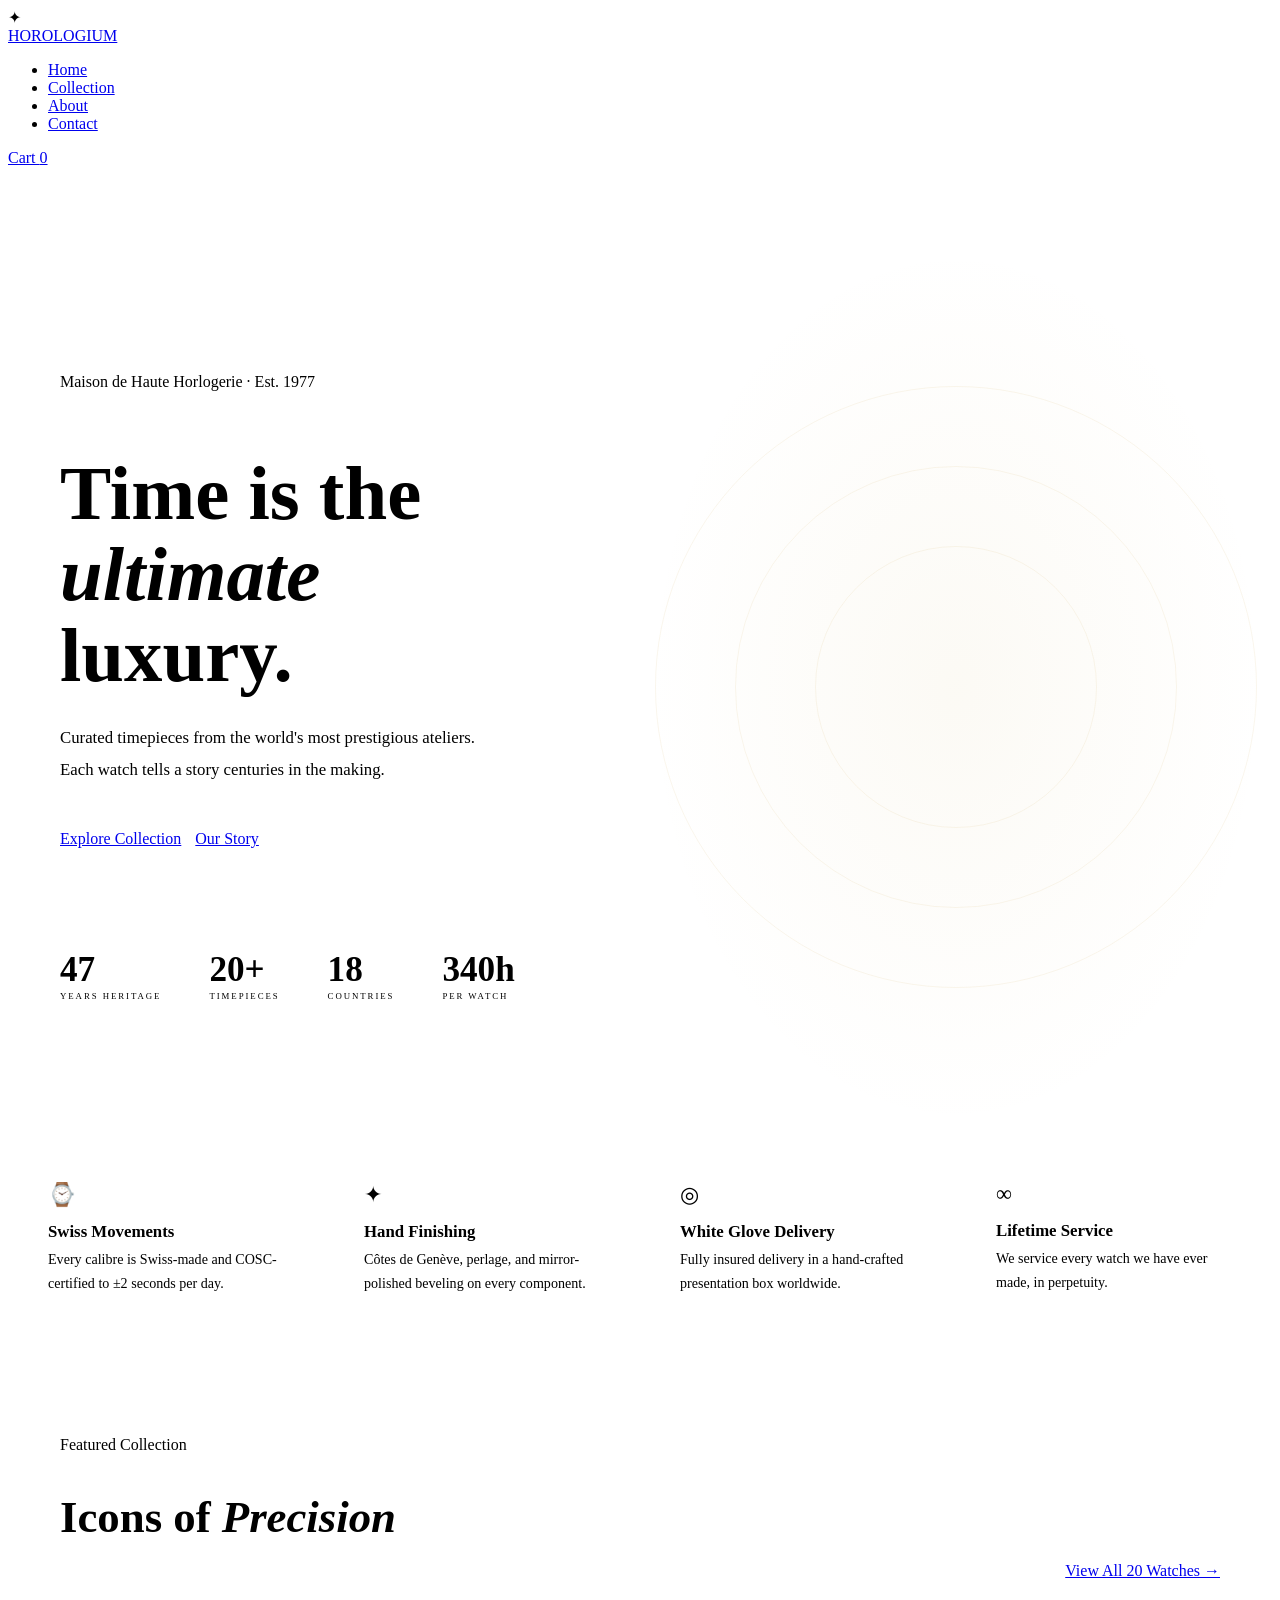
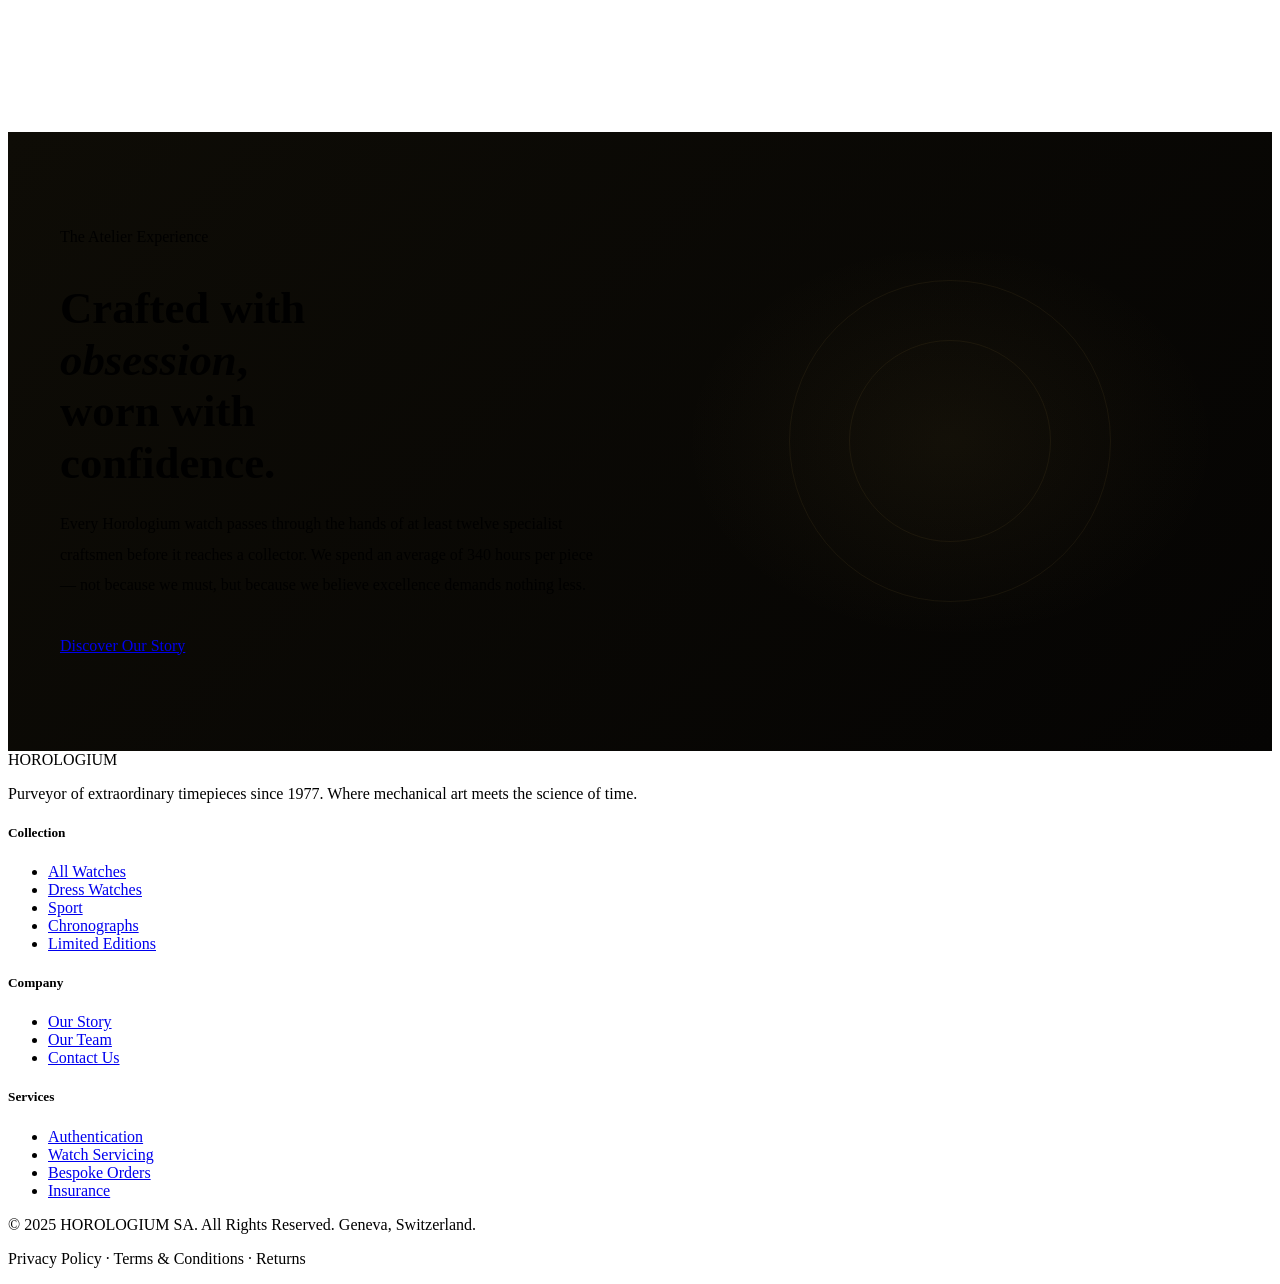
==== index.html @ d7bd70a5 "Add initial HTML structure for homepage" ====
<!DOCTYPE html>
<html lang="en">
<head>
  <meta charset="UTF-8"/>
  <meta name="viewport" content="width=device-width, initial-scale=1.0"/>
  <title>HOROLOGIUM — Fine Timepieces</title>
  <link rel="stylesheet" href="style.css"/>
  <!-- GTM (replace GTM-XXXXXXX with your container ID) -->
  <script>(function(w,d,s,l,i){w[l]=w[l]||[];w[l].push({'gtm.start':new Date().getTime(),event:'gtm.js'});var f=d.getElementsByTagName(s)[0],j=d.createElement(s),dl=l!='dataLayer'?'&l='+l:'';j.async=true;j.src='https://www.googletagmanager.com/gtm.js?id='+i+dl;f.parentNode.insertBefore(j,f);})(window,document,'script','dataLayer','GTM-XXXXXXX');</script>
  <style>
    /* ---- HOMEPAGE SPECIFIC ---- */
    .hero {
      min-height: 100vh;
      display: grid;
      grid-template-columns: 1fr 1fr;
      align-items: center;
      position: relative;
      overflow: hidden;
      padding: 70px 0 0;
    }
    .hero-left {
      padding: 80px 52px 80px;
      position: relative; z-index: 2;
    }
    .hero-eyebrow { margin-bottom: 22px; }
    .hero-title {
      font-family: var(--font-display);
      font-size: clamp(3.2rem, 6vw, 5.2rem);
      font-weight: 700;
      color: var(--cream);
      line-height: 1.05;
      margin-bottom: 26px;
    }
    .hero-title em { font-style: italic; color: var(--gold); }
    .hero-subtitle {
      font-size: 1.05rem;
      font-weight: 300;
      color: var(--muted);
      max-width: 420px;
      line-height: 1.9;
      margin-bottom: 44px;
    }
    .hero-actions { display: flex; gap: 14px; flex-wrap: wrap; }
    .hero-stats {
      display: flex; gap: 48px;
      margin-top: 64px;
      padding-top: 40px;
      border-top: 1px solid var(--border);
    }
    .stat-num {
      font-family: var(--font-display);
      font-size: 2.2rem;
      font-weight: 700;
      color: var(--gold);
      line-height: 1;
    }
    .stat-label {
      font-family: var(--font-ui);
      font-size: 0.55rem;
      letter-spacing: 0.22em;
      text-transform: uppercase;
      color: var(--muted);
      margin-top: 4px;
    }

    .hero-right {
      position: relative;
      height: 100vh;
      display: flex; align-items: center; justify-content: center;
      background: radial-gradient(ellipse 70% 70% at 50% 50%, rgba(201,168,76,0.06) 0%, transparent 70%);
      overflow: hidden;
    }
    .hero-ring {
      position: absolute;
      border-radius: 50%;
      border: 1px solid rgba(201,168,76,0.1);
    }
    .ring1 { width: 600px; height: 600px; top: 50%; left: 50%; transform: translate(-50%,-50%); animation: spinRing 40s linear infinite; }
    .ring2 { width: 440px; height: 440px; top: 50%; left: 50%; transform: translate(-50%,-50%); animation: spinRing 28s linear infinite reverse; }
    .ring3 { width: 280px; height: 280px; top: 50%; left: 50%; transform: translate(-50%,-50%); animation: spinRing 18s linear infinite; }
    @keyframes spinRing { from { transform: translate(-50%,-50%) rotate(0deg); } to { transform: translate(-50%,-50%) rotate(360deg); } }

    .hero-watch-wrap {
      position: relative; z-index: 2;
      animation: heroFloat 7s ease-in-out infinite;
    }
    @keyframes heroFloat {
      0%,100% { transform: translateY(0) rotate(-2deg); }
      50% { transform: translateY(-18px) rotate(1deg); }
    }

    /* Feature strip */
    .feature-strip {
      display: grid;
      grid-template-columns: repeat(4, 1fr);
      border-top: 1px solid var(--border);
      border-bottom: 1px solid var(--border);
    }
    .feature-item {
      padding: 44px 40px;
      border-right: 1px solid var(--border);
      position: relative;
      transition: background var(--transition);
    }
    .feature-item:last-child { border-right: none; }
    .feature-item:hover { background: var(--surface); }
    .feature-icon { font-size: 1.4rem; margin-bottom: 14px; }
    .feature-title {
      font-family: var(--font-display);
      font-size: 1.05rem;
      font-weight: 600;
      color: var(--cream);
      margin-bottom: 6px;
    }
    .feature-desc { font-size: 0.88rem; color: var(--muted); font-weight: 300; line-height: 1.7; }

    /* Featured watches */
    .featured-section { padding: 96px 52px; }
    .featured-header {
      display: flex; align-items: flex-end; justify-content: space-between;
      margin-bottom: 56px;
    }

    /* Full-width banner */
    .banner {
      padding: 96px 52px;
      background: linear-gradient(135deg, #0e0c06 0%, #050403 100%);
      border-top: 1px solid var(--border);
      border-bottom: 1px solid var(--border);
      display: grid;
      grid-template-columns: 1fr 1fr;
      gap: 80px;
      align-items: center;
    }
    .banner-text {}
    .banner-title {
      font-family: var(--font-display);
      font-size: clamp(2rem, 3.5vw, 3rem);
      font-weight: 600;
      color: var(--cream);
      line-height: 1.15;
      margin-bottom: 20px;
    }
    .banner-title em { font-style: italic; color: var(--gold); }
    .banner-body { font-size: 1rem; color: var(--muted); font-weight: 300; line-height: 1.9; margin-bottom: 36px; }
    .banner-visual {
      position: relative;
      height: 400px;
      border: 1px solid var(--border);
      display: flex; align-items: center; justify-content: center;
      background: radial-gradient(ellipse at center, rgba(201,168,76,0.06) 0%, transparent 70%);
      overflow: hidden;
    }
    .banner-visual::before, .banner-visual::after {
      content: '';
      position: absolute;
      border: 1px solid rgba(201,168,76,0.08);
      border-radius: 50%;
    }
    .banner-visual::before { width: 320px; height: 320px; top: 50%; left: 50%; transform: translate(-50%,-50%); }
    .banner-visual::after  { width: 200px; height: 200px; top: 50%; left: 50%; transform: translate(-50%,-50%); }

    @media (max-width: 1024px) {
      .hero { grid-template-columns: 1fr; }
      .hero-right { display: none; }
      .hero-left { padding: 100px 32px 60px; }
      .feature-strip { grid-template-columns: 1fr 1fr; }
      .banner { grid-template-columns: 1fr; }
      .featured-section { padding: 64px 32px; }
    }
    @media (max-width: 768px) {
      .feature-strip { grid-template-columns: 1fr; }
      .featured-header { flex-direction: column; align-items: flex-start; gap: 20px; }
      .hero-stats { gap: 28px; }
    }
  </style>
</head>
<body>
<!-- GTM noscript -->
<noscript><iframe src="https://www.googletagmanager.com/ns.html?id=GTM-XXXXXXX" height="0" width="0" style="display:none;visibility:hidden"></iframe></noscript>

<!-- TOAST -->
<div id="toast-global"><span class="toast-icon">✦</span><span class="toast-msg"></span></div>

<!-- NAV -->
<nav class="nav">
  <a href="index.html" class="nav-logo">HOROLOGIUM</a>
  <ul class="nav-links">
    <li><a href="index.html" class="active">Home</a></li>
    <li><a href="watches.html">Collection</a></li>
    <li><a href="aboutus.html">About</a></li>
    <li><a href="contactus.html">Contact</a></li>
  </ul>
  <div class="nav-right">
    <a href="cart.html" class="nav-cart-btn btn">
      Cart <span class="cart-count">0</span>
    </a>
  </div>
</nav>

<!-- HERO -->
<section class="hero">
  <div class="hero-left">
    <div class="eyebrow hero-eyebrow">Maison de Haute Horlogerie · Est. 1977</div>
    <h1 class="hero-title">Time is the<br/><em>ultimate</em><br/>luxury.</h1>
    <p class="hero-subtitle">Curated timepieces from the world's most prestigious ateliers. Each watch tells a story centuries in the making.</p>
    <div class="hero-actions">
      <a href="watches.html" class="btn btn-gold">Explore Collection</a>
      <a href="aboutus.html" class="btn btn-outline">Our Story</a>
    </div>
    <div class="hero-stats">
      <div>
        <div class="stat-num">47</div>
        <div class="stat-label">Years Heritage</div>
      </div>
      <div>
        <div class="stat-num">20+</div>
        <div class="stat-label">Timepieces</div>
      </div>
      <div>
        <div class="stat-num">18</div>
        <div class="stat-label">Countries</div>
      </div>
      <div>
        <div class="stat-num">340h</div>
        <div class="stat-label">Per Watch</div>
      </div>
    </div>
  </div>
  <div class="hero-right">
    <div class="hero-ring ring1"></div>
    <div class="hero-ring ring2"></div>
    <div class="hero-ring ring3"></div>
    <div class="hero-watch-wrap" id="heroWatch"></div>
  </div>
</section>

<!-- MARQUEE -->
<div class="marquee-strip">
  <div class="marquee-inner" id="marqueeInner"></div>
</div>

<!-- FEATURE STRIP -->
<div class="feature-strip">
  <div class="feature-item">
    <div class="feature-icon">⌚</div>
    <div class="feature-title">Swiss Movements</div>
    <div class="feature-desc">Every calibre is Swiss-made and COSC-certified to ±2 seconds per day.</div>
  </div>
  <div class="feature-item">
    <div class="feature-icon">✦</div>
    <div class="feature-title">Hand Finishing</div>
    <div class="feature-desc">Côtes de Genève, perlage, and mirror-polished beveling on every component.</div>
  </div>
  <div class="feature-item">
    <div class="feature-icon">◎</div>
    <div class="feature-title">White Glove Delivery</div>
    <div class="feature-desc">Fully insured delivery in a hand-crafted presentation box worldwide.</div>
  </div>
  <div class="feature-item">
    <div class="feature-icon">∞</div>
    <div class="feature-title">Lifetime Service</div>
    <div class="feature-desc">We service every watch we have ever made, in perpetuity.</div>
  </div>
</div>

<!-- FEATURED WATCHES -->
<section class="featured-section">
  <div class="featured-header">
    <div>
      <div class="eyebrow" style="margin-bottom:12px;">Featured Collection</div>
      <h2 class="display-title" style="font-size:clamp(2rem,3.5vw,2.8rem);">Icons of <em>Precision</em></h2>
    </div>
    <a href="watches.html" class="btn btn-outline">View All 20 Watches →</a>
  </div>
  <div class="watches-grid" id="featuredGrid"></div>
</section>

<!-- MARQUEE 2 (reversed) -->
<div class="marquee-strip">
  <div class="marquee-inner" id="marqueeInner2" style="animation-direction:reverse;animation-duration:22s;"></div>
</div>

<!-- BANNER -->
<section class="banner">
  <div class="banner-text">
    <div class="eyebrow" style="margin-bottom:18px;">The Atelier Experience</div>
    <h2 class="banner-title">Crafted with<br/><em>obsession</em>,<br/>worn with<br/>confidence.</h2>
    <p class="banner-body">Every Horologium watch passes through the hands of at least twelve specialist craftsmen before it reaches a collector. We spend an average of 340 hours per piece — not because we must, but because we believe excellence demands nothing less.</p>
    <a href="aboutus.html" class="btn btn-gold">Discover Our Story</a>
  </div>
  <div class="banner-visual" id="bannerWatch"></div>
</section>

<!-- FOOTER -->
<footer class="footer">
  <div class="footer-grid">
    <div>
      <div class="footer-logo">HOROLOGIUM</div>
      <p class="footer-tagline">Purveyor of extraordinary timepieces since 1977. Where mechanical art meets the science of time.</p>
    </div>
    <div class="footer-col">
      <h5>Collection</h5>
      <ul>
        <li><a href="watches.html">All Watches</a></li>
        <li><a href="watches.html?cat=dress">Dress Watches</a></li>
        <li><a href="watches.html?cat=sport">Sport</a></li>
        <li><a href="watches.html?cat=chronograph">Chronographs</a></li>
        <li><a href="watches.html?cat=limited">Limited Editions</a></li>
      </ul>
    </div>
    <div class="footer-col">
      <h5>Company</h5>
      <ul>
        <li><a href="aboutus.html">Our Story</a></li>
        <li><a href="aboutus.html#team">Our Team</a></li>
        <li><a href="contactus.html">Contact Us</a></li>
      </ul>
    </div>
    <div class="footer-col">
      <h5>Services</h5>
      <ul>
        <li><a href="#">Authentication</a></li>
        <li><a href="#">Watch Servicing</a></li>
        <li><a href="#">Bespoke Orders</a></li>
        <li><a href="#">Insurance</a></li>
      </ul>
    </div>
  </div>
  <div class="footer-bottom">
    <p>© 2025 HOROLOGIUM SA. All Rights Reserved. Geneva, Switzerland.</p>
    <p>Privacy Policy · Terms &amp; Conditions · Returns</p>
  </div>
</footer>

<script src="watches-data.js"></script>
<script>
  /* ---- HERO WATCH ---- */
  document.getElementById('heroWatch').innerHTML = generateWatchSVG(WATCHES[3], 340);

  /* ---- BANNER WATCH ---- */
  document.getElementById('bannerWatch').innerHTML = generateWatchSVG(WATCHES[0], 260);

  /* ---- MARQUEE ---- */
  var MARQUEE_ITEMS = ['Swiss Movement','Sapphire Crystal','COSC Certified','Handcrafted Dials',
    '18k Gold Cases','Limited Editions','White Glove Delivery','Lifetime Service',
    'Geneva Hallmark','Water Resistance','In-House Calibres','Bespoke Straps'];
  function buildMarquee(id) {
    var doubled = MARQUEE_ITEMS.concat(MARQUEE_ITEMS);
    document.getElementById(id).innerHTML = doubled.map(function(t){
      return '<div class="marquee-item"><span>◆</span>'+t+'</div>';
    }).join('');
  }
  buildMarquee('marqueeInner');
  buildMarquee('marqueeInner2');

  /* ---- FEATURED GRID (first 4) ---- */
  function buildCard(w) {
    return '<div class="watch-card">'+
      '<div class="watch-card-img" style="background:radial-gradient(ellipse at center,'+w.bg+' 0%,#040302 100%);">'+
        generateWatchSVG(w, 155)+
        (w.badge ? '<div class="watch-badge badge-'+w.badge+'">'+w.badge.toUpperCase()+'</div>' : '')+
      '</div>'+
      '<div class="watch-card-body">'+
        '<div class="watch-card-brand">'+w.brand+'</div>'+
        '<div class="watch-card-name">'+w.name+'</div>'+
        '<div class="watch-card-ref">Ref. '+w.ref+'</div>'+
        '<div class="watch-card-desc">'+w.desc+'</div>'+
        '<div class="watch-card-footer">'+
          '<div class="watch-price-block">'+
            '<div class="watch-price-label">Price</div>'+
            '<div class="watch-price">'+fmtPrice(w.price)+'</div>'+
          '</div>'+
          '<button class="btn-add-cart" data-watch-id="'+w.id+'" onclick="addToCart(\''+w.id+'\')">Add to Cart</button>'+
        '</div>'+
      '</div>'+
    '</div>';
  }

  document.getElementById('featuredGrid').innerHTML = WATCHES.slice(0,4).map(buildCard).join('');
  refreshAddBtns();

  /* ---- PAGE VIEW ---- */
  trackPageView('Home', '/index.html');
</script>
</body>
</html>
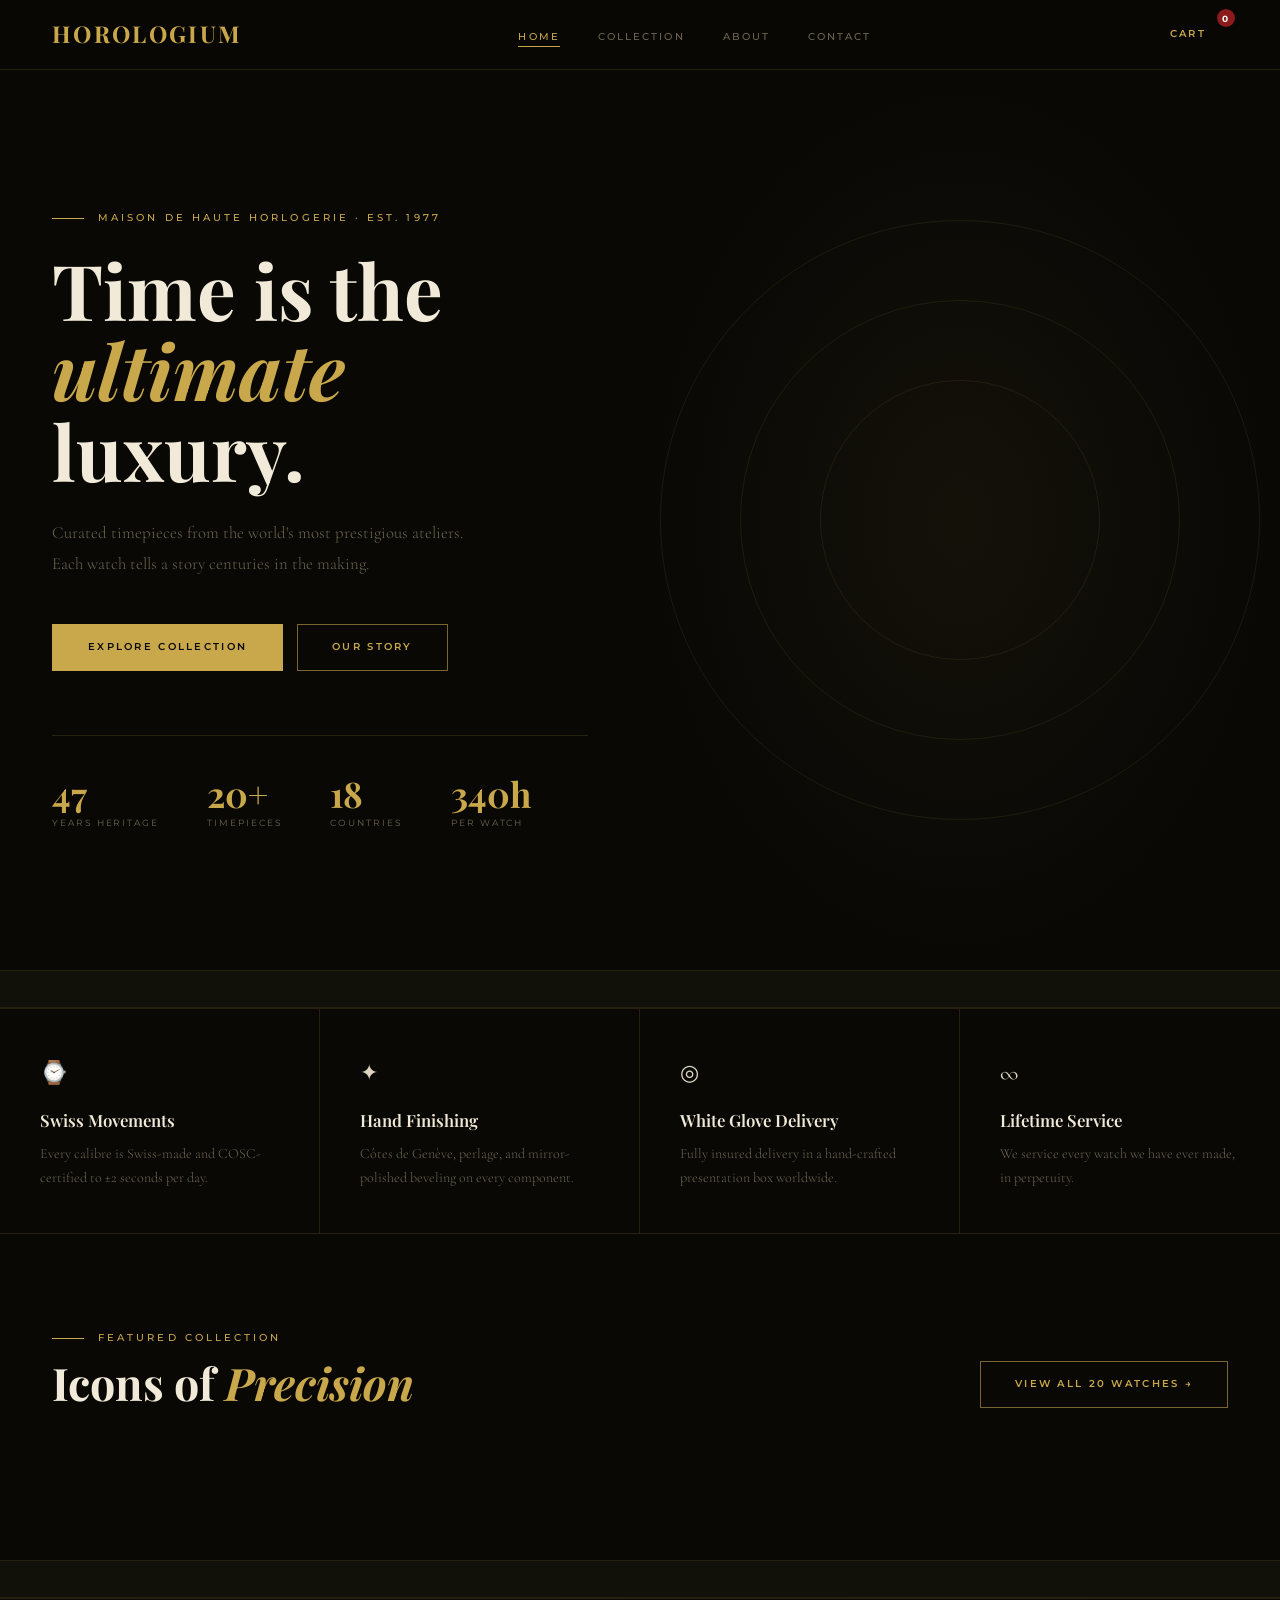
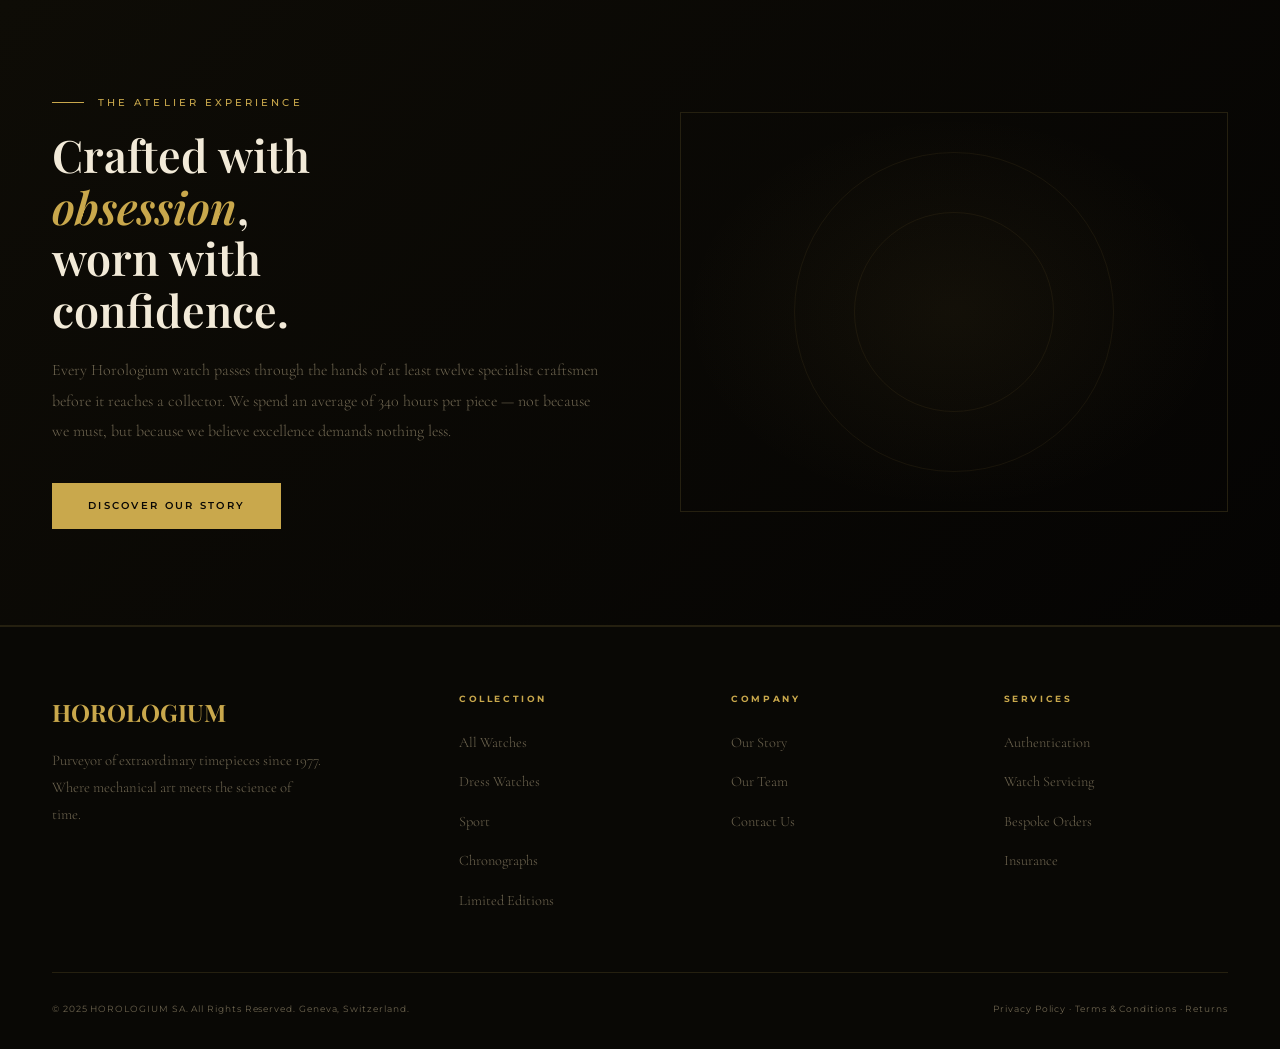
==== commit 7eed7635: "Integrate Google Tag Manager and Analytics scripts Added Google Tag Manager and Google Analytics scr" ====
--- a/index.html
+++ b/index.html
@@ -1,6 +1,22 @@
 <!DOCTYPE html>
 <html lang="en">
 <head>
+  <!-- Google tag (gtag.js) -->
+<script async src="https://www.googletagmanager.com/gtag/js?id=G-4HZL4SSSK9"></script>
+<script>
+  window.dataLayer = window.dataLayer || [];
+  function gtag(){dataLayer.push(arguments);}
+  gtag('js', new Date());
+
+  gtag('config', 'G-4HZL4SSSK9');
+</script>
+<!-- Google Tag Manager -->
+<script>(function(w,d,s,l,i){w[l]=w[l]||[];w[l].push({'gtm.start':
+new Date().getTime(),event:'gtm.js'});var f=d.getElementsByTagName(s)[0],
+j=d.createElement(s),dl=l!='dataLayer'?'&l='+l:'';j.async=true;j.src=
+'https://www.googletagmanager.com/gtm.js?id='+i+dl;f.parentNode.insertBefore(j,f);
+})(window,document,'script','dataLayer','GTM-5T9J9LD3');</script>
+<!-- End Google Tag Manager -->
   <meta charset="UTF-8"/>
   <meta name="viewport" content="width=device-width, initial-scale=1.0"/>
   <title>HOROLOGIUM — Fine Timepieces</title>
@@ -176,6 +192,10 @@
   </style>
 </head>
 <body>
+  <!-- Google Tag Manager (noscript) -->
+<noscript><iframe src="https://www.googletagmanager.com/ns.html?id=GTM-5T9J9LD3"
+height="0" width="0" style="display:none;visibility:hidden"></iframe></noscript>
+<!-- End Google Tag Manager (noscript) -->
 <!-- GTM noscript -->
 <noscript><iframe src="https://www.googletagmanager.com/ns.html?id=GTM-XXXXXXX" height="0" width="0" style="display:none;visibility:hidden"></iframe></noscript>
 
--- a/style.css
+++ b/style.css
@@ -0,0 +1,585 @@
+/* ============================================================
+   HOROLOGIUM — Shared Stylesheet
+   ============================================================ */
+
+@import url('https://fonts.googleapis.com/css2?family=Playfair+Display:ital,wght@0,400;0,600;0,700;1,400;1,600&family=Cormorant+Garamond:ital,wght@0,300;0,400;0,500;1,300;1,400&family=Montserrat:wght@300;400;500;600;700&display=swap');
+
+/* ---- VARIABLES ---- */
+:root {
+  --bg:          #090805;
+  --surface:     #111009;
+  --card:        #16140d;
+  --card-hover:  #1c1a11;
+  --gold:        #c9a84c;
+  --gold-light:  #e8c96a;
+  --gold-dim:    #7a6530;
+  --gold-glow:   rgba(201,168,76,0.12);
+  --cream:       #f2ead8;
+  --text:        #ddd5c0;
+  --muted:       #6e6550;
+  --border:      #252010;
+  --border-gold: #3a2e10;
+  --accent:      #8b1a1a;
+  --white:       #ffffff;
+
+  --font-display: 'Playfair Display', Georgia, serif;
+  --font-body:    'Cormorant Garamond', Georgia, serif;
+  --font-ui:      'Montserrat', sans-serif;
+
+  --radius:       2px;
+  --transition:   0.28s cubic-bezier(0.4,0,0.2,1);
+}
+
+/* ---- RESET ---- */
+*, *::before, *::after { box-sizing: border-box; margin: 0; padding: 0; }
+html { scroll-behavior: smooth; font-size: 16px; }
+body {
+  background: var(--bg);
+  color: var(--text);
+  font-family: var(--font-body);
+  font-size: 1.05rem;
+  line-height: 1.75;
+  overflow-x: hidden;
+  -webkit-font-smoothing: antialiased;
+}
+img { display: block; max-width: 100%; }
+a { text-decoration: none; color: inherit; }
+button { cursor: pointer; }
+input, select, textarea { font-family: inherit; }
+
+::-webkit-scrollbar { width: 5px; }
+::-webkit-scrollbar-track { background: var(--bg); }
+::-webkit-scrollbar-thumb { background: var(--gold-dim); border-radius: 10px; }
+
+/* ============================================================
+   NAVIGATION
+   ============================================================ */
+.nav {
+  position: fixed; top: 0; left: 0; right: 0; z-index: 1000;
+  height: 70px;
+  display: flex; align-items: center; justify-content: space-between;
+  padding: 0 52px;
+  background: rgba(9,8,5,0.94);
+  backdrop-filter: blur(14px);
+  border-bottom: 1px solid var(--border);
+}
+
+.nav-logo {
+  font-family: var(--font-display);
+  font-size: 1.45rem;
+  font-weight: 700;
+  color: var(--gold);
+  letter-spacing: 0.1em;
+  transition: color var(--transition);
+}
+.nav-logo:hover { color: var(--gold-light); }
+
+.nav-links {
+  display: flex; align-items: center; gap: 38px;
+  list-style: none;
+}
+.nav-links a {
+  font-family: var(--font-ui);
+  font-size: 0.65rem;
+  font-weight: 500;
+  letter-spacing: 0.2em;
+  text-transform: uppercase;
+  color: var(--muted);
+  transition: color var(--transition);
+  position: relative;
+  padding-bottom: 2px;
+}
+.nav-links a::after {
+  content: '';
+  position: absolute; bottom: -2px; left: 0; right: 0;
+  height: 1px; background: var(--gold);
+  transform: scaleX(0); transform-origin: left;
+  transition: transform var(--transition);
+}
+.nav-links a:hover, .nav-links a.active { color: var(--gold); }
+.nav-links a:hover::after, .nav-links a.active::after { transform: scaleX(1); }
+
+.nav-right { display: flex; align-items: center; gap: 16px; }
+
+.nav-cart-btn {
+  position: relative;
+  display: flex; align-items: center; gap: 8px;
+  padding: 9px 22px;
+  background: transparent;
+  border: 1px solid var(--gold-dim);
+  color: var(--gold);
+  font-family: var(--font-ui);
+  font-size: 0.62rem;
+  font-weight: 600;
+  letter-spacing: 0.18em;
+  text-transform: uppercase;
+  transition: all var(--transition);
+}
+.nav-cart-btn:hover { background: var(--gold); color: var(--bg); border-color: var(--gold); }
+
+.cart-count {
+  position: absolute; top: -7px; right: -7px;
+  width: 18px; height: 18px;
+  background: var(--accent);
+  color: #fff;
+  border-radius: 50%;
+  font-size: 0.55rem;
+  font-weight: 700;
+  display: flex; align-items: center; justify-content: center;
+  font-family: var(--font-ui);
+}
+
+/* ============================================================
+   BUTTONS
+   ============================================================ */
+.btn {
+  display: inline-flex; align-items: center; justify-content: center;
+  gap: 10px;
+  font-family: var(--font-ui);
+  font-size: 0.65rem;
+  font-weight: 600;
+  letter-spacing: 0.22em;
+  text-transform: uppercase;
+  border: none;
+  transition: all var(--transition);
+  white-space: nowrap;
+}
+
+.btn-gold {
+  padding: 14px 36px;
+  background: var(--gold);
+  color: var(--bg);
+}
+.btn-gold:hover { background: var(--gold-light); transform: translateY(-2px); box-shadow: 0 8px 24px rgba(201,168,76,0.25); }
+
+.btn-outline {
+  padding: 13px 34px;
+  background: transparent;
+  color: var(--gold);
+  border: 1px solid var(--gold-dim);
+}
+.btn-outline:hover { background: var(--gold-glow); border-color: var(--gold); }
+
+.btn-dark {
+  padding: 12px 28px;
+  background: var(--card);
+  color: var(--text);
+  border: 1px solid var(--border);
+}
+.btn-dark:hover { border-color: var(--gold-dim); color: var(--gold); }
+
+.btn-sm {
+  padding: 9px 18px;
+  font-size: 0.58rem;
+  letter-spacing: 0.16em;
+}
+
+.btn-full { width: 100%; }
+
+/* Add to Cart specific */
+.btn-add-cart {
+  padding: 10px 20px;
+  background: transparent;
+  color: var(--gold);
+  border: 1px solid var(--gold-dim);
+  font-family: var(--font-ui);
+  font-size: 0.6rem;
+  font-weight: 600;
+  letter-spacing: 0.15em;
+  text-transform: uppercase;
+  transition: all var(--transition);
+  cursor: pointer;
+}
+.btn-add-cart:hover { background: var(--gold); color: var(--bg); }
+.btn-add-cart.in-cart { background: var(--gold-dim); color: var(--bg); opacity: 0.75; pointer-events: none; }
+
+/* ============================================================
+   TYPOGRAPHY HELPERS
+   ============================================================ */
+.eyebrow {
+  font-family: var(--font-ui);
+  font-size: 0.6rem;
+  font-weight: 500;
+  letter-spacing: 0.32em;
+  text-transform: uppercase;
+  color: var(--gold);
+  display: flex; align-items: center; gap: 14px;
+}
+.eyebrow::before {
+  content: '';
+  display: inline-block;
+  width: 32px; height: 1px;
+  background: var(--gold);
+  flex-shrink: 0;
+}
+
+.display-title {
+  font-family: var(--font-display);
+  color: var(--cream);
+  line-height: 1.08;
+}
+.display-title em { font-style: italic; color: var(--gold); }
+
+.body-text {
+  font-size: 1rem;
+  font-weight: 300;
+  color: var(--muted);
+  line-height: 1.9;
+}
+
+/* ============================================================
+   LAYOUT
+   ============================================================ */
+.pt-nav { padding-top: 70px; }
+
+.container {
+  max-width: 1320px;
+  margin: 0 auto;
+  padding: 0 48px;
+}
+
+.section { padding: 96px 0; }
+
+.section-header {
+  margin-bottom: 64px;
+}
+.section-header .eyebrow { margin-bottom: 14px; }
+.section-header .display-title { font-size: clamp(2rem,3.5vw,2.8rem); }
+
+.divider {
+  height: 1px;
+  background: var(--border);
+  margin: 0;
+}
+
+/* ============================================================
+   WATCH CARD
+   ============================================================ */
+.watches-grid {
+  display: grid;
+  grid-template-columns: repeat(auto-fill, minmax(290px, 1fr));
+  gap: 2px;
+}
+
+.watch-card {
+  background: var(--card);
+  border: 1px solid var(--border);
+  overflow: hidden;
+  position: relative;
+  transition: border-color var(--transition), transform var(--transition), box-shadow var(--transition);
+}
+.watch-card:hover {
+  border-color: var(--border-gold);
+  transform: translateY(-5px);
+  box-shadow: 0 24px 60px rgba(0,0,0,0.55);
+}
+
+.watch-card-img {
+  height: 270px;
+  display: flex; align-items: center; justify-content: center;
+  position: relative;
+  overflow: hidden;
+}
+.watch-card-img svg {
+  transition: transform 0.55s cubic-bezier(0.34,1.56,0.64,1);
+}
+.watch-card:hover .watch-card-img svg { transform: scale(1.09) rotate(4deg); }
+
+.watch-badge {
+  position: absolute; top: 14px; left: 14px;
+  padding: 4px 10px;
+  font-family: var(--font-ui);
+  font-size: 0.52rem;
+  font-weight: 700;
+  letter-spacing: 0.15em;
+  text-transform: uppercase;
+}
+.badge-new   { background: var(--gold); color: var(--bg); }
+.badge-ltd   { background: var(--accent); color: #fff; }
+.badge-rare  { background: #1a2a1a; color: #6fcf97; border: 1px solid #2a4a2a; }
+.badge-sale  { background: #2a1a1a; color: #f06060; border: 1px solid #4a1a1a; }
+
+.watch-card-body { padding: 22px 24px 26px; }
+
+.watch-card-brand {
+  font-family: var(--font-ui);
+  font-size: 0.55rem;
+  font-weight: 600;
+  letter-spacing: 0.22em;
+  text-transform: uppercase;
+  color: var(--gold);
+  margin-bottom: 6px;
+}
+.watch-card-name {
+  font-family: var(--font-display);
+  font-size: 1.2rem;
+  font-weight: 600;
+  color: var(--cream);
+  line-height: 1.25;
+  margin-bottom: 6px;
+}
+.watch-card-ref {
+  font-family: var(--font-ui);
+  font-size: 0.58rem;
+  color: var(--muted);
+  letter-spacing: 0.08em;
+  margin-bottom: 10px;
+}
+.watch-card-desc {
+  font-size: 0.88rem;
+  color: var(--muted);
+  font-weight: 300;
+  line-height: 1.65;
+  margin-bottom: 18px;
+}
+
+.watch-card-footer {
+  display: flex; align-items: center; justify-content: space-between;
+  padding-top: 18px;
+  border-top: 1px solid var(--border);
+  gap: 12px;
+}
+.watch-price-block {}
+.watch-price-label {
+  font-family: var(--font-ui);
+  font-size: 0.52rem;
+  color: var(--muted);
+  letter-spacing: 0.1em;
+  text-transform: uppercase;
+  margin-bottom: 2px;
+}
+.watch-price {
+  font-family: var(--font-display);
+  font-size: 1.4rem;
+  font-weight: 600;
+  color: var(--gold);
+  line-height: 1;
+}
+
+/* ============================================================
+   FORMS (GTM-Friendly — no AJAX, native submit)
+   ============================================================ */
+.form-group { margin-bottom: 22px; }
+
+.form-label {
+  display: block;
+  font-family: var(--font-ui);
+  font-size: 0.58rem;
+  font-weight: 600;
+  letter-spacing: 0.22em;
+  text-transform: uppercase;
+  color: var(--gold);
+  margin-bottom: 8px;
+}
+
+.form-input,
+.form-select,
+.form-textarea {
+  width: 100%;
+  background: var(--surface);
+  border: 1px solid var(--border);
+  color: var(--text);
+  padding: 13px 16px;
+  font-family: var(--font-body);
+  font-size: 1rem;
+  outline: none;
+  border-radius: var(--radius);
+  transition: border-color var(--transition), background var(--transition);
+  appearance: none;
+  -webkit-appearance: none;
+}
+.form-input:focus,
+.form-select:focus,
+.form-textarea:focus {
+  border-color: var(--gold-dim);
+  background: var(--card);
+}
+.form-input::placeholder,
+.form-textarea::placeholder { color: var(--muted); opacity: 0.6; }
+
+.form-textarea { min-height: 130px; resize: vertical; }
+
+.form-select-wrap { position: relative; }
+.form-select-wrap::after {
+  content: '▾';
+  position: absolute; right: 16px; top: 50%; transform: translateY(-50%);
+  color: var(--gold);
+  pointer-events: none;
+  font-size: 0.8rem;
+}
+
+.form-row-2 {
+  display: grid;
+  grid-template-columns: 1fr 1fr;
+  gap: 16px;
+}
+.form-row-3 {
+  display: grid;
+  grid-template-columns: 1fr 1fr 1fr;
+  gap: 16px;
+}
+
+.form-error {
+  color: #f06060;
+  font-family: var(--font-ui);
+  font-size: 0.58rem;
+  letter-spacing: 0.1em;
+  margin-top: 5px;
+  display: none;
+}
+.form-error.show { display: block; }
+
+.form-check {
+  display: flex; align-items: flex-start; gap: 10px;
+  margin-bottom: 20px;
+  cursor: pointer;
+}
+.form-check input[type="checkbox"] { width: 16px; height: 16px; margin-top: 3px; accent-color: var(--gold); flex-shrink: 0; }
+.form-check-label { font-size: 0.85rem; color: var(--muted); line-height: 1.6; font-family: var(--font-ui); font-size: 0.6rem; letter-spacing: 0.05em; }
+
+/* ============================================================
+   PAGE HERO STRIP
+   ============================================================ */
+.page-hero {
+  padding: 80px 52px 64px;
+  background: linear-gradient(170deg, rgba(201,168,76,0.04) 0%, transparent 60%);
+  border-bottom: 1px solid var(--border);
+  position: relative;
+  overflow: hidden;
+}
+.page-hero::before {
+  content: '';
+  position: absolute; right: -80px; top: -80px;
+  width: 480px; height: 480px;
+  border-radius: 50%;
+  background: radial-gradient(circle, rgba(201,168,76,0.04) 0%, transparent 70%);
+}
+.page-hero .eyebrow { margin-bottom: 18px; }
+.page-hero .display-title { font-size: clamp(2.8rem,5.5vw,4.5rem); }
+
+/* ============================================================
+   MARQUEE
+   ============================================================ */
+.marquee-strip {
+  border-top: 1px solid var(--border);
+  border-bottom: 1px solid var(--border);
+  padding: 18px 0;
+  overflow: hidden;
+  background: var(--surface);
+}
+.marquee-inner {
+  display: flex; gap: 0;
+  width: max-content;
+  animation: marqueeRun 28s linear infinite;
+}
+.marquee-item {
+  display: flex; align-items: center; gap: 0;
+  padding: 0 40px;
+  font-family: var(--font-ui);
+  font-size: 0.58rem;
+  font-weight: 500;
+  letter-spacing: 0.28em;
+  text-transform: uppercase;
+  color: var(--muted);
+  white-space: nowrap;
+  border-right: 1px solid var(--border);
+}
+.marquee-item span { color: var(--gold); margin-right: 10px; font-size: 0.5rem; }
+@keyframes marqueeRun { from { transform: translateX(0); } to { transform: translateX(-50%); } }
+
+/* ============================================================
+   TOAST
+   ============================================================ */
+#toast-global {
+  position: fixed; bottom: 28px; right: 28px; z-index: 9999;
+  min-width: 260px;
+  background: var(--card);
+  border: 1px solid var(--gold-dim);
+  padding: 14px 22px;
+  display: flex; align-items: center; gap: 10px;
+  font-family: var(--font-ui);
+  font-size: 0.65rem;
+  font-weight: 500;
+  letter-spacing: 0.1em;
+  color: var(--gold);
+  transform: translateY(90px);
+  opacity: 0;
+  transition: all 0.4s cubic-bezier(0.34, 1.56, 0.64, 1);
+  pointer-events: none;
+}
+#toast-global.visible { transform: translateY(0); opacity: 1; }
+#toast-global .toast-icon { font-size: 0.75rem; }
+
+/* ============================================================
+   FOOTER
+   ============================================================ */
+.footer {
+  border-top: 1px solid var(--border);
+  padding: 64px 52px 32px;
+}
+.footer-grid {
+  display: grid;
+  grid-template-columns: 1.6fr 1fr 1fr 1fr;
+  gap: 48px;
+  margin-bottom: 48px;
+}
+.footer-logo {
+  font-family: var(--font-display);
+  font-size: 1.5rem;
+  font-weight: 700;
+  color: var(--gold);
+  margin-bottom: 14px;
+}
+.footer-tagline { font-size: 0.92rem; color: var(--muted); font-weight: 300; line-height: 1.85; max-width: 270px; }
+.footer-col h5 {
+  font-family: var(--font-ui);
+  font-size: 0.58rem;
+  font-weight: 700;
+  letter-spacing: 0.28em;
+  text-transform: uppercase;
+  color: var(--gold);
+  margin-bottom: 20px;
+}
+.footer-col ul { list-style: none; }
+.footer-col ul li { margin-bottom: 10px; }
+.footer-col ul li a {
+  font-size: 0.9rem;
+  color: var(--muted);
+  font-weight: 300;
+  transition: color var(--transition);
+}
+.footer-col ul li a:hover { color: var(--gold); }
+.footer-bottom {
+  padding-top: 28px;
+  border-top: 1px solid var(--border);
+  display: flex; justify-content: space-between; align-items: center;
+  flex-wrap: wrap; gap: 12px;
+}
+.footer-bottom p {
+  font-family: var(--font-ui);
+  font-size: 0.58rem;
+  letter-spacing: 0.1em;
+  color: var(--muted);
+}
+
+/* ============================================================
+   RESPONSIVE
+   ============================================================ */
+@media (max-width: 1024px) {
+  .container { padding: 0 32px; }
+  .nav { padding: 0 32px; }
+  .footer { padding: 48px 32px 24px; }
+  .footer-grid { grid-template-columns: 1fr 1fr; gap: 36px; }
+  .page-hero { padding: 60px 32px 48px; }
+}
+
+@media (max-width: 768px) {
+  .nav-links { display: none; }
+  .container { padding: 0 20px; }
+  .nav { padding: 0 20px; }
+  .section { padding: 64px 0; }
+  .footer { padding: 40px 20px 20px; }
+  .footer-grid { grid-template-columns: 1fr; gap: 28px; }
+  .form-row-2, .form-row-3 { grid-template-columns: 1fr; }
+  .page-hero { padding: 48px 20px 36px; }
+}
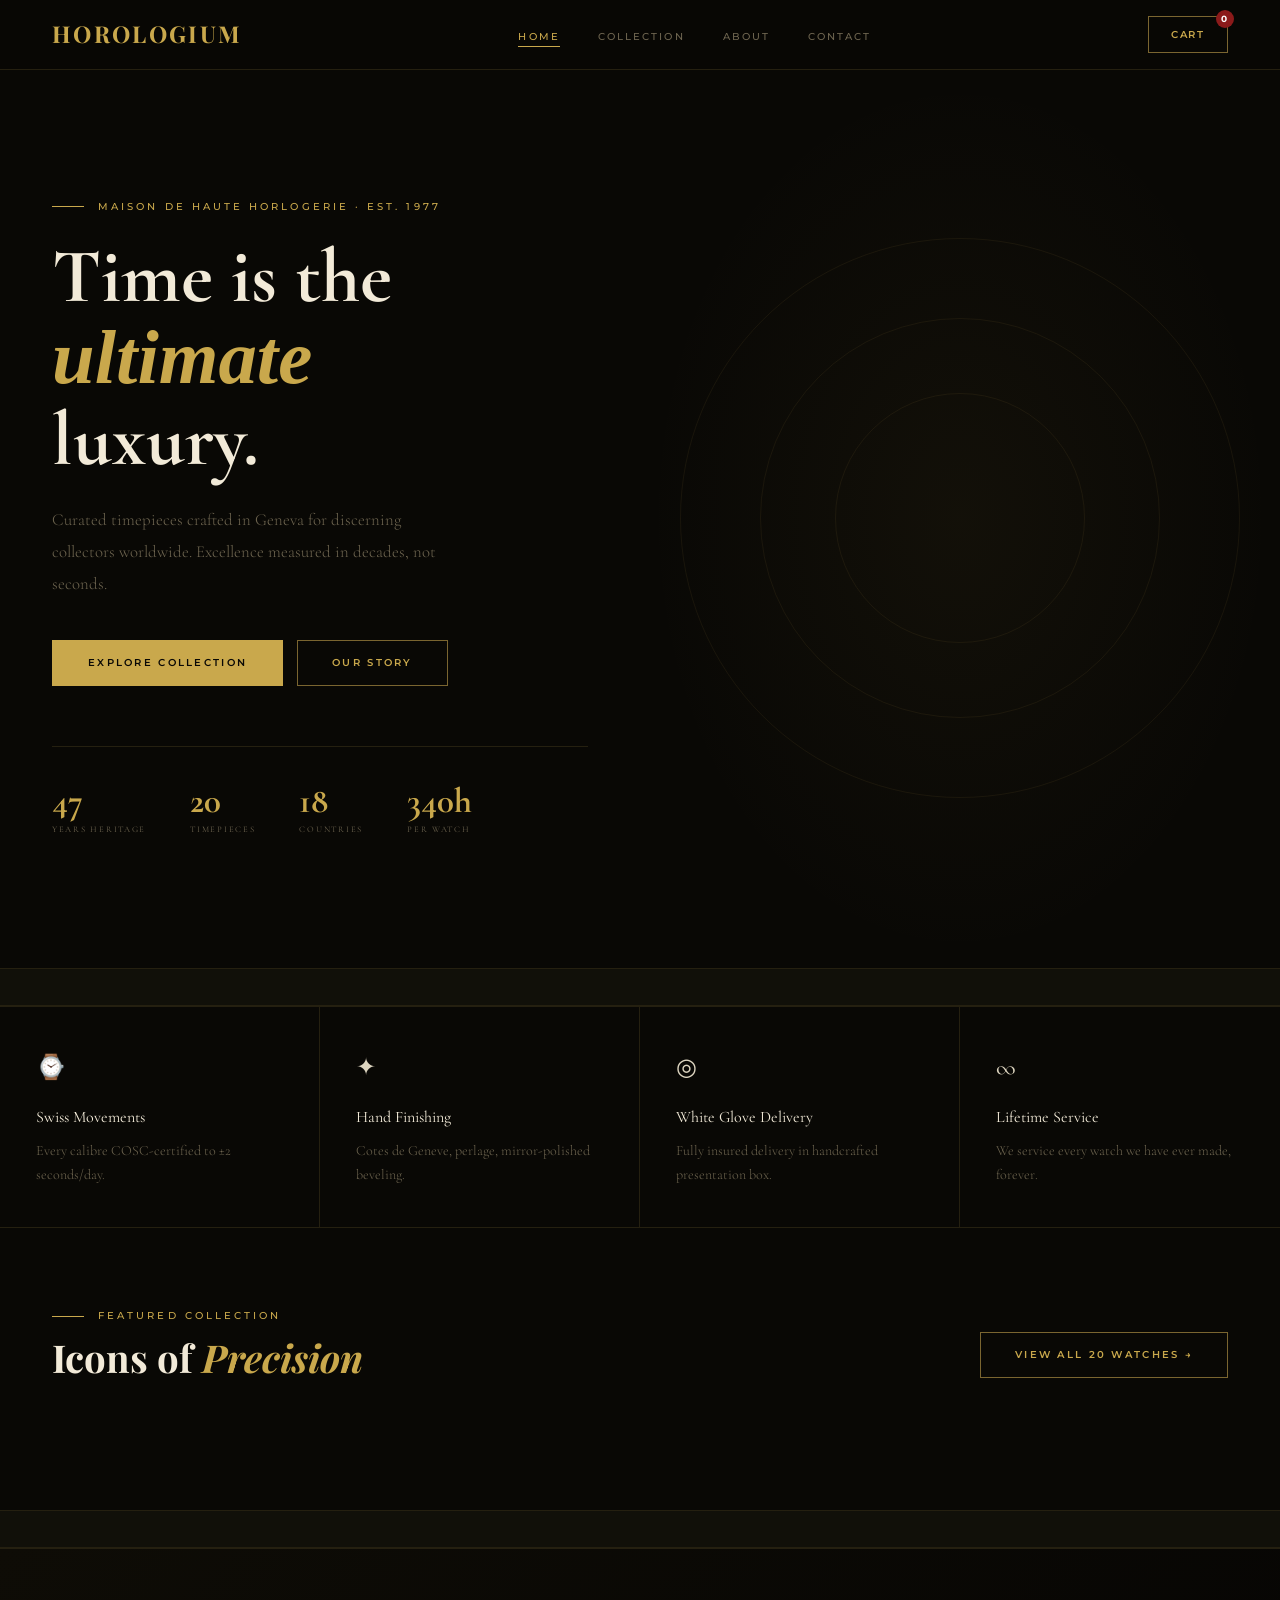
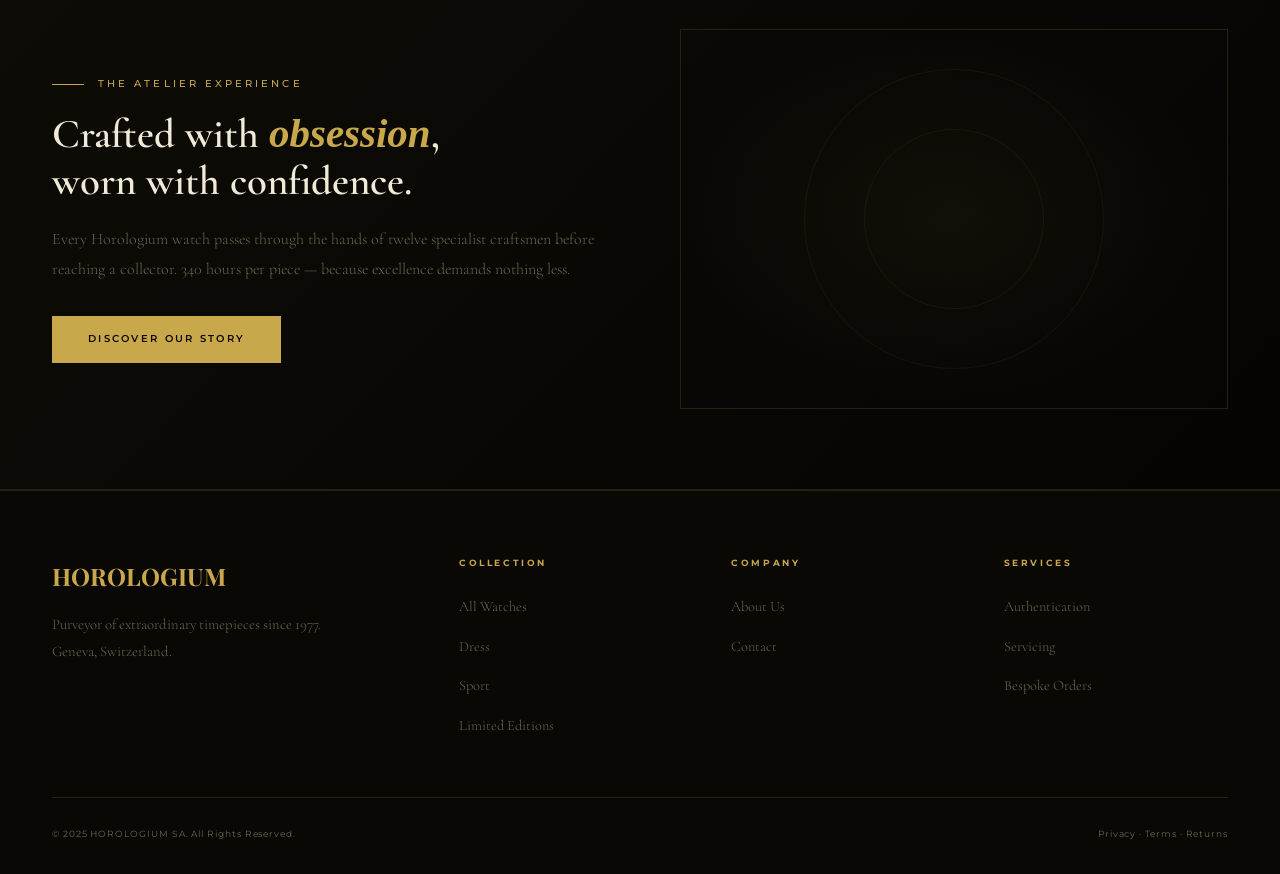
==== commit 1e26ae2b: "Refactor index.html for improved layout and styles Updated HTML structure and styles for better pres" ====
--- a/index.html
+++ b/index.html
@@ -17,190 +17,63 @@
 'https://www.googletagmanager.com/gtm.js?id='+i+dl;f.parentNode.insertBefore(j,f);
 })(window,document,'script','dataLayer','GTM-5T9J9LD3');</script>
 <!-- End Google Tag Manager -->
-  <meta charset="UTF-8"/>
-  <meta name="viewport" content="width=device-width, initial-scale=1.0"/>
-  <title>HOROLOGIUM — Fine Timepieces</title>
-  <link rel="stylesheet" href="style.css"/>
-  <!-- GTM (replace GTM-XXXXXXX with your container ID) -->
-  <script>(function(w,d,s,l,i){w[l]=w[l]||[];w[l].push({'gtm.start':new Date().getTime(),event:'gtm.js'});var f=d.getElementsByTagName(s)[0],j=d.createElement(s),dl=l!='dataLayer'?'&l='+l:'';j.async=true;j.src='https://www.googletagmanager.com/gtm.js?id='+i+dl;f.parentNode.insertBefore(j,f);})(window,document,'script','dataLayer','GTM-XXXXXXX');</script>
-  <style>
-    /* ---- HOMEPAGE SPECIFIC ---- */
-    .hero {
-      min-height: 100vh;
-      display: grid;
-      grid-template-columns: 1fr 1fr;
-      align-items: center;
-      position: relative;
-      overflow: hidden;
-      padding: 70px 0 0;
-    }
-    .hero-left {
-      padding: 80px 52px 80px;
-      position: relative; z-index: 2;
-    }
-    .hero-eyebrow { margin-bottom: 22px; }
-    .hero-title {
-      font-family: var(--font-display);
-      font-size: clamp(3.2rem, 6vw, 5.2rem);
-      font-weight: 700;
-      color: var(--cream);
-      line-height: 1.05;
-      margin-bottom: 26px;
-    }
-    .hero-title em { font-style: italic; color: var(--gold); }
-    .hero-subtitle {
-      font-size: 1.05rem;
-      font-weight: 300;
-      color: var(--muted);
-      max-width: 420px;
-      line-height: 1.9;
-      margin-bottom: 44px;
-    }
-    .hero-actions { display: flex; gap: 14px; flex-wrap: wrap; }
-    .hero-stats {
-      display: flex; gap: 48px;
-      margin-top: 64px;
-      padding-top: 40px;
-      border-top: 1px solid var(--border);
-    }
-    .stat-num {
-      font-family: var(--font-display);
-      font-size: 2.2rem;
-      font-weight: 700;
-      color: var(--gold);
-      line-height: 1;
-    }
-    .stat-label {
-      font-family: var(--font-ui);
-      font-size: 0.55rem;
-      letter-spacing: 0.22em;
-      text-transform: uppercase;
-      color: var(--muted);
-      margin-top: 4px;
-    }
-
-    .hero-right {
-      position: relative;
-      height: 100vh;
-      display: flex; align-items: center; justify-content: center;
-      background: radial-gradient(ellipse 70% 70% at 50% 50%, rgba(201,168,76,0.06) 0%, transparent 70%);
-      overflow: hidden;
-    }
-    .hero-ring {
-      position: absolute;
-      border-radius: 50%;
-      border: 1px solid rgba(201,168,76,0.1);
-    }
-    .ring1 { width: 600px; height: 600px; top: 50%; left: 50%; transform: translate(-50%,-50%); animation: spinRing 40s linear infinite; }
-    .ring2 { width: 440px; height: 440px; top: 50%; left: 50%; transform: translate(-50%,-50%); animation: spinRing 28s linear infinite reverse; }
-    .ring3 { width: 280px; height: 280px; top: 50%; left: 50%; transform: translate(-50%,-50%); animation: spinRing 18s linear infinite; }
-    @keyframes spinRing { from { transform: translate(-50%,-50%) rotate(0deg); } to { transform: translate(-50%,-50%) rotate(360deg); } }
-
-    .hero-watch-wrap {
-      position: relative; z-index: 2;
-      animation: heroFloat 7s ease-in-out infinite;
-    }
-    @keyframes heroFloat {
-      0%,100% { transform: translateY(0) rotate(-2deg); }
-      50% { transform: translateY(-18px) rotate(1deg); }
-    }
-
-    /* Feature strip */
-    .feature-strip {
-      display: grid;
-      grid-template-columns: repeat(4, 1fr);
-      border-top: 1px solid var(--border);
-      border-bottom: 1px solid var(--border);
-    }
-    .feature-item {
-      padding: 44px 40px;
-      border-right: 1px solid var(--border);
-      position: relative;
-      transition: background var(--transition);
-    }
-    .feature-item:last-child { border-right: none; }
-    .feature-item:hover { background: var(--surface); }
-    .feature-icon { font-size: 1.4rem; margin-bottom: 14px; }
-    .feature-title {
-      font-family: var(--font-display);
-      font-size: 1.05rem;
-      font-weight: 600;
-      color: var(--cream);
-      margin-bottom: 6px;
-    }
-    .feature-desc { font-size: 0.88rem; color: var(--muted); font-weight: 300; line-height: 1.7; }
-
-    /* Featured watches */
-    .featured-section { padding: 96px 52px; }
-    .featured-header {
-      display: flex; align-items: flex-end; justify-content: space-between;
-      margin-bottom: 56px;
-    }
-
-    /* Full-width banner */
-    .banner {
-      padding: 96px 52px;
-      background: linear-gradient(135deg, #0e0c06 0%, #050403 100%);
-      border-top: 1px solid var(--border);
-      border-bottom: 1px solid var(--border);
-      display: grid;
-      grid-template-columns: 1fr 1fr;
-      gap: 80px;
-      align-items: center;
-    }
-    .banner-text {}
-    .banner-title {
-      font-family: var(--font-display);
-      font-size: clamp(2rem, 3.5vw, 3rem);
-      font-weight: 600;
-      color: var(--cream);
-      line-height: 1.15;
-      margin-bottom: 20px;
-    }
-    .banner-title em { font-style: italic; color: var(--gold); }
-    .banner-body { font-size: 1rem; color: var(--muted); font-weight: 300; line-height: 1.9; margin-bottom: 36px; }
-    .banner-visual {
-      position: relative;
-      height: 400px;
-      border: 1px solid var(--border);
-      display: flex; align-items: center; justify-content: center;
-      background: radial-gradient(ellipse at center, rgba(201,168,76,0.06) 0%, transparent 70%);
-      overflow: hidden;
-    }
-    .banner-visual::before, .banner-visual::after {
-      content: '';
-      position: absolute;
-      border: 1px solid rgba(201,168,76,0.08);
-      border-radius: 50%;
-    }
-    .banner-visual::before { width: 320px; height: 320px; top: 50%; left: 50%; transform: translate(-50%,-50%); }
-    .banner-visual::after  { width: 200px; height: 200px; top: 50%; left: 50%; transform: translate(-50%,-50%); }
-
-    @media (max-width: 1024px) {
-      .hero { grid-template-columns: 1fr; }
-      .hero-right { display: none; }
-      .hero-left { padding: 100px 32px 60px; }
-      .feature-strip { grid-template-columns: 1fr 1fr; }
-      .banner { grid-template-columns: 1fr; }
-      .featured-section { padding: 64px 32px; }
-    }
-    @media (max-width: 768px) {
-      .feature-strip { grid-template-columns: 1fr; }
-      .featured-header { flex-direction: column; align-items: flex-start; gap: 20px; }
-      .hero-stats { gap: 28px; }
-    }
-  </style>
+<meta charset="UTF-8"/>
+<meta name="viewport" content="width=device-width, initial-scale=1.0"/>
+<title>HOROLOGIUM — Fine Timepieces</title>
+<link rel="stylesheet" href="style.css"/>
+<!-- GTM: Replace GTM-XXXXXXX with your container ID -->
+<script>(function(w,d,s,l,i){w[l]=w[l]||[];w[l].push({'gtm.start':new Date().getTime(),event:'gtm.js'});var f=d.getElementsByTagName(s)[0],j=d.createElement(s),dl=l!='dataLayer'?'&l='+l:'';j.async=true;j.src='https://www.googletagmanager.com/gtm.js?id='+i+dl;f.parentNode.insertBefore(j,f);})(window,document,'script','dataLayer','GTM-XXXXXXX');</script>
+<style>
+.hero{min-height:100vh;display:grid;grid-template-columns:1fr 1fr;align-items:center;position:relative;overflow:hidden;padding-top:68px}
+.hero-left{padding:80px 52px}
+.hero-eyebrow{margin-bottom:22px}
+.hero-title{font-family:var(--fd);font-size:clamp(3rem,6vw,5rem);font-weight:700;color:var(--cream);line-height:1.05;margin-bottom:24px}
+.hero-title em{font-style:italic;color:var(--gold)}
+.hero-sub{font-size:1.05rem;font-weight:300;color:var(--muted);max-width:400px;line-height:1.9;margin-bottom:40px}
+.hero-actions{display:flex;gap:14px;flex-wrap:wrap}
+.hero-stats{display:flex;gap:44px;margin-top:60px;padding-top:36px;border-top:1px solid var(--border)}
+.stat-n{font-family:var(--fd);font-size:2.2rem;font-weight:700;color:var(--gold);line-height:1}
+.stat-l{font-family:var(--fu);font-size:.54rem;letter-spacing:.2em;text-transform:uppercase;color:var(--muted);margin-top:4px}
+.hero-right{position:relative;height:100vh;display:flex;align-items:center;justify-content:center;background:radial-gradient(ellipse 70% 70% at 50% 50%,rgba(201,168,76,.05) 0%,transparent 70%);overflow:hidden}
+.ring{position:absolute;border-radius:50%;border:1px solid rgba(201,168,76,.08)}
+.r1{width:560px;height:560px;top:50%;left:50%;transform:translate(-50%,-50%);animation:spin 44s linear infinite}
+.r2{width:400px;height:400px;top:50%;left:50%;transform:translate(-50%,-50%);animation:spin 30s linear infinite reverse}
+.r3{width:250px;height:250px;top:50%;left:50%;transform:translate(-50%,-50%);animation:spin 18s linear infinite}
+@keyframes spin{to{transform:translate(-50%,-50%) rotate(360deg)}}
+.hero-svg-wrap{position:relative;z-index:2;animation:floatw 7s ease-in-out infinite}
+@keyframes floatw{0%,100%{transform:translateY(0) rotate(-2deg)}50%{transform:translateY(-18px) rotate(2deg)}}
+
+.feat-section{padding:80px 52px}
+.feat-header{display:flex;align-items:flex-end;justify-content:space-between;margin-bottom:52px;flex-wrap:wrap;gap:20px}
+
+.feature-strip{display:grid;grid-template-columns:repeat(4,1fr);border-top:1px solid var(--border);border-bottom:1px solid var(--border)}
+.feature-item{padding:40px 36px;border-right:1px solid var(--border);transition:background .25s}
+.feature-item:last-child{border-right:none}
+.feature-item:hover{background:var(--surface)}
+.fi-icon{font-size:1.5rem;margin-bottom:14px}
+.fi-title{font-family:var(--fd);font-size:1rem;color:var(--cream);margin-bottom:8px}
+.fi-desc{font-size:.88rem;color:var(--muted);font-weight:300;line-height:1.7}
+
+.banner{padding:80px 52px;background:linear-gradient(135deg,#0e0c06 0%,#050403 100%);border-top:1px solid var(--border);border-bottom:1px solid var(--border);display:grid;grid-template-columns:1fr 1fr;gap:80px;align-items:center}
+.banner-title{font-family:var(--fd);font-size:clamp(1.8rem,3.2vw,2.8rem);font-weight:600;color:var(--cream);line-height:1.15;margin-bottom:18px}
+.banner-title em{font-style:italic;color:var(--gold)}
+.banner-body{font-size:1rem;color:var(--muted);font-weight:300;line-height:1.9;margin-bottom:32px}
+.banner-visual{height:380px;border:1px solid var(--border);display:flex;align-items:center;justify-content:center;background:radial-gradient(ellipse at center,rgba(201,168,76,.05) 0%,transparent 70%);position:relative;overflow:hidden}
+.banner-visual::before,.banner-visual::after{content:'';position:absolute;border:1px solid rgba(201,168,76,.07);border-radius:50%}
+.banner-visual::before{width:300px;height:300px;top:50%;left:50%;transform:translate(-50%,-50%)}
+.banner-visual::after{width:180px;height:180px;top:50%;left:50%;transform:translate(-50%,-50%)}
+
+@media(max-width:1024px){.hero{grid-template-columns:1fr}.hero-right{display:none}.hero-left{padding:100px 28px 60px}.feature-strip{grid-template-columns:1fr 1fr}.banner{grid-template-columns:1fr}.feat-section{padding:60px 28px}}
+@media(max-width:768px){.feature-strip{grid-template-columns:1fr}.hero-stats{gap:28px}}
+</style>
 </head>
 <body>
   <!-- Google Tag Manager (noscript) -->
 <noscript><iframe src="https://www.googletagmanager.com/ns.html?id=GTM-5T9J9LD3"
 height="0" width="0" style="display:none;visibility:hidden"></iframe></noscript>
 <!-- End Google Tag Manager (noscript) -->
-<!-- GTM noscript -->
 <noscript><iframe src="https://www.googletagmanager.com/ns.html?id=GTM-XXXXXXX" height="0" width="0" style="display:none;visibility:hidden"></iframe></noscript>
-
-<!-- TOAST -->
-<div id="toast-global"><span class="toast-icon">✦</span><span class="toast-msg"></span></div>
+<div id="toast-global"><span>✦</span><span class="toast-msg"></span></div>
 
 <!-- NAV -->
 <nav class="nav">
@@ -212,9 +85,7 @@
     <li><a href="contactus.html">Contact</a></li>
   </ul>
   <div class="nav-right">
-    <a href="cart.html" class="nav-cart-btn btn">
-      Cart <span class="cart-count">0</span>
-    </a>
+    <a href="cart.html" class="nav-cart-btn">Cart <span class="cart-count">0</span></a>
   </div>
 </nav>
 
@@ -223,90 +94,56 @@
   <div class="hero-left">
     <div class="eyebrow hero-eyebrow">Maison de Haute Horlogerie · Est. 1977</div>
     <h1 class="hero-title">Time is the<br/><em>ultimate</em><br/>luxury.</h1>
-    <p class="hero-subtitle">Curated timepieces from the world's most prestigious ateliers. Each watch tells a story centuries in the making.</p>
+    <p class="hero-sub">Curated timepieces crafted in Geneva for discerning collectors worldwide. Excellence measured in decades, not seconds.</p>
     <div class="hero-actions">
       <a href="watches.html" class="btn btn-gold">Explore Collection</a>
       <a href="aboutus.html" class="btn btn-outline">Our Story</a>
     </div>
     <div class="hero-stats">
-      <div>
-        <div class="stat-num">47</div>
-        <div class="stat-label">Years Heritage</div>
-      </div>
-      <div>
-        <div class="stat-num">20+</div>
-        <div class="stat-label">Timepieces</div>
-      </div>
-      <div>
-        <div class="stat-num">18</div>
-        <div class="stat-label">Countries</div>
-      </div>
-      <div>
-        <div class="stat-num">340h</div>
-        <div class="stat-label">Per Watch</div>
-      </div>
+      <div><div class="stat-n">47</div><div class="stat-l">Years Heritage</div></div>
+      <div><div class="stat-n">20</div><div class="stat-l">Timepieces</div></div>
+      <div><div class="stat-n">18</div><div class="stat-l">Countries</div></div>
+      <div><div class="stat-n">340h</div><div class="stat-l">Per Watch</div></div>
     </div>
   </div>
   <div class="hero-right">
-    <div class="hero-ring ring1"></div>
-    <div class="hero-ring ring2"></div>
-    <div class="hero-ring ring3"></div>
-    <div class="hero-watch-wrap" id="heroWatch"></div>
+    <div class="ring r1"></div><div class="ring r2"></div><div class="ring r3"></div>
+    <div class="hero-svg-wrap" id="heroWatch"></div>
   </div>
 </section>
 
 <!-- MARQUEE -->
-<div class="marquee-strip">
-  <div class="marquee-inner" id="marqueeInner"></div>
+<div class="marquee-strip"><div class="marquee-inner" id="mq1"></div></div>
+
+<!-- FEATURES -->
+<div class="feature-strip">
+  <div class="feature-item"><div class="fi-icon">⌚</div><div class="fi-title">Swiss Movements</div><div class="fi-desc">Every calibre COSC-certified to ±2 seconds/day.</div></div>
+  <div class="feature-item"><div class="fi-icon">✦</div><div class="fi-title">Hand Finishing</div><div class="fi-desc">Cotes de Geneve, perlage, mirror-polished beveling.</div></div>
+  <div class="feature-item"><div class="fi-icon">◎</div><div class="fi-title">White Glove Delivery</div><div class="fi-desc">Fully insured delivery in handcrafted presentation box.</div></div>
+  <div class="feature-item"><div class="fi-icon">∞</div><div class="fi-title">Lifetime Service</div><div class="fi-desc">We service every watch we have ever made, forever.</div></div>
 </div>
 
-<!-- FEATURE STRIP -->
-<div class="feature-strip">
-  <div class="feature-item">
-    <div class="feature-icon">⌚</div>
-    <div class="feature-title">Swiss Movements</div>
-    <div class="feature-desc">Every calibre is Swiss-made and COSC-certified to ±2 seconds per day.</div>
-  </div>
-  <div class="feature-item">
-    <div class="feature-icon">✦</div>
-    <div class="feature-title">Hand Finishing</div>
-    <div class="feature-desc">Côtes de Genève, perlage, and mirror-polished beveling on every component.</div>
-  </div>
-  <div class="feature-item">
-    <div class="feature-icon">◎</div>
-    <div class="feature-title">White Glove Delivery</div>
-    <div class="feature-desc">Fully insured delivery in a hand-crafted presentation box worldwide.</div>
-  </div>
-  <div class="feature-item">
-    <div class="feature-icon">∞</div>
-    <div class="feature-title">Lifetime Service</div>
-    <div class="feature-desc">We service every watch we have ever made, in perpetuity.</div>
-  </div>
-</div>
-
 <!-- FEATURED WATCHES -->
-<section class="featured-section">
-  <div class="featured-header">
+<section class="feat-section">
+  <div class="feat-header">
     <div>
       <div class="eyebrow" style="margin-bottom:12px;">Featured Collection</div>
-      <h2 class="display-title" style="font-size:clamp(2rem,3.5vw,2.8rem);">Icons of <em>Precision</em></h2>
+      <h2 class="display-title" style="font-size:clamp(1.8rem,3vw,2.6rem);">Icons of <em>Precision</em></h2>
     </div>
     <a href="watches.html" class="btn btn-outline">View All 20 Watches →</a>
   </div>
-  <div class="watches-grid" id="featuredGrid"></div>
+  <div class="watches-grid" id="featGrid"></div>
 </section>
 
-<!-- MARQUEE 2 (reversed) -->
-<div class="marquee-strip">
-  <div class="marquee-inner" id="marqueeInner2" style="animation-direction:reverse;animation-duration:22s;"></div>
-</div>
+<!-- MARQUEE 2 -->
+<div class="marquee-strip"><div class="marquee-inner" id="mq2" style="animation-direction:reverse;animation-duration:22s"></div></div>
 
 <!-- BANNER -->
 <section class="banner">
-  <div class="banner-text">
+  <div>
     <div class="eyebrow" style="margin-bottom:18px;">The Atelier Experience</div>
-    <h2 class="banner-title">Crafted with<br/><em>obsession</em>,<br/>worn with<br/>confidence.</h2>
-    <p class="banner-body">Every Horologium watch passes through the hands of at least twelve specialist craftsmen before it reaches a collector. We spend an average of 340 hours per piece — not because we must, but because we believe excellence demands nothing less.</p>
+    <h2 class="banner-title">Crafted with <em>obsession</em>,<br/>worn with confidence.</h2>
+    <p class="banner-body">Every Horologium watch passes through the hands of twelve specialist craftsmen before reaching a collector. 340 hours per piece — because excellence demands nothing less.</p>
     <a href="aboutus.html" class="btn btn-gold">Discover Our Story</a>
   </div>
   <div class="banner-visual" id="bannerWatch"></div>
@@ -315,93 +152,57 @@
 <!-- FOOTER -->
 <footer class="footer">
   <div class="footer-grid">
-    <div>
-      <div class="footer-logo">HOROLOGIUM</div>
-      <p class="footer-tagline">Purveyor of extraordinary timepieces since 1977. Where mechanical art meets the science of time.</p>
-    </div>
-    <div class="footer-col">
-      <h5>Collection</h5>
-      <ul>
-        <li><a href="watches.html">All Watches</a></li>
-        <li><a href="watches.html?cat=dress">Dress Watches</a></li>
-        <li><a href="watches.html?cat=sport">Sport</a></li>
-        <li><a href="watches.html?cat=chronograph">Chronographs</a></li>
-        <li><a href="watches.html?cat=limited">Limited Editions</a></li>
-      </ul>
-    </div>
-    <div class="footer-col">
-      <h5>Company</h5>
-      <ul>
-        <li><a href="aboutus.html">Our Story</a></li>
-        <li><a href="aboutus.html#team">Our Team</a></li>
-        <li><a href="contactus.html">Contact Us</a></li>
-      </ul>
-    </div>
-    <div class="footer-col">
-      <h5>Services</h5>
-      <ul>
-        <li><a href="#">Authentication</a></li>
-        <li><a href="#">Watch Servicing</a></li>
-        <li><a href="#">Bespoke Orders</a></li>
-        <li><a href="#">Insurance</a></li>
-      </ul>
-    </div>
-  </div>
-  <div class="footer-bottom">
-    <p>© 2025 HOROLOGIUM SA. All Rights Reserved. Geneva, Switzerland.</p>
-    <p>Privacy Policy · Terms &amp; Conditions · Returns</p>
-  </div>
+    <div><div class="footer-logo">HOROLOGIUM</div><p class="footer-tagline">Purveyor of extraordinary timepieces since 1977. Geneva, Switzerland.</p></div>
+    <div class="footer-col"><h5>Collection</h5><ul><li><a href="watches.html">All Watches</a></li><li><a href="watches.html?cat=dress">Dress</a></li><li><a href="watches.html?cat=sport">Sport</a></li><li><a href="watches.html?cat=limited">Limited Editions</a></li></ul></div>
+    <div class="footer-col"><h5>Company</h5><ul><li><a href="aboutus.html">About Us</a></li><li><a href="contactus.html">Contact</a></li></ul></div>
+    <div class="footer-col"><h5>Services</h5><ul><li><a href="#">Authentication</a></li><li><a href="#">Servicing</a></li><li><a href="#">Bespoke Orders</a></li></ul></div>
+  </div>
+  <div class="footer-bottom"><p>© 2025 HOROLOGIUM SA. All Rights Reserved.</p><p>Privacy · Terms · Returns</p></div>
 </footer>
 
 <script src="watches-data.js"></script>
 <script>
-  /* ---- HERO WATCH ---- */
-  document.getElementById('heroWatch').innerHTML = generateWatchSVG(WATCHES[3], 340);
-
-  /* ---- BANNER WATCH ---- */
-  document.getElementById('bannerWatch').innerHTML = generateWatchSVG(WATCHES[0], 260);
-
-  /* ---- MARQUEE ---- */
-  var MARQUEE_ITEMS = ['Swiss Movement','Sapphire Crystal','COSC Certified','Handcrafted Dials',
-    '18k Gold Cases','Limited Editions','White Glove Delivery','Lifetime Service',
-    'Geneva Hallmark','Water Resistance','In-House Calibres','Bespoke Straps'];
-  function buildMarquee(id) {
-    var doubled = MARQUEE_ITEMS.concat(MARQUEE_ITEMS);
-    document.getElementById(id).innerHTML = doubled.map(function(t){
-      return '<div class="marquee-item"><span>◆</span>'+t+'</div>';
-    }).join('');
-  }
-  buildMarquee('marqueeInner');
-  buildMarquee('marqueeInner2');
-
-  /* ---- FEATURED GRID (first 4) ---- */
-  function buildCard(w) {
-    return '<div class="watch-card">'+
-      '<div class="watch-card-img" style="background:radial-gradient(ellipse at center,'+w.bg+' 0%,#040302 100%);">'+
-        generateWatchSVG(w, 155)+
-        (w.badge ? '<div class="watch-badge badge-'+w.badge+'">'+w.badge.toUpperCase()+'</div>' : '')+
+// Hero watch
+document.getElementById('heroWatch').innerHTML = generateWatchSVG(WATCHES[3], 300);
+// Banner watch
+document.getElementById('bannerWatch').innerHTML = generateWatchSVG(WATCHES[0], 240);
+
+// Marquee
+var MQ = ['Swiss Movement','Sapphire Crystal','COSC Certified','Hand Finishing','18k Gold Cases','Limited Editions','White Glove Delivery','Lifetime Service','Geneva Hallmark','Water Resistance'];
+function buildMQ(id, rev) {
+  var items = MQ.concat(MQ);
+  document.getElementById(id).innerHTML = items.map(function(t){
+    return '<div class="marquee-item"><span>◆</span>'+t+'</div>';
+  }).join('');
+}
+buildMQ('mq1'); buildMQ('mq2');
+
+// Featured cards (first 4 watches)
+function buildCard(w) {
+  var inCart = getCart().find(function(c){ return c.id === w.id; });
+  return '<div class="watch-card">'+
+    '<div class="watch-card-img" style="background:radial-gradient(ellipse at center,'+w.bg+' 0%,#030201 100%);">'+
+      generateWatchSVG(w, 140)+
+      (w.badge ? '<div class="watch-badge badge-'+w.badge+'">'+w.badge.toUpperCase()+'</div>' : '')+
+    '</div>'+
+    '<div class="watch-card-body">'+
+      '<div class="watch-card-brand">'+w.brand+'</div>'+
+      '<div class="watch-card-name">'+w.name+'</div>'+
+      '<div class="watch-card-ref">Ref. '+w.ref+'</div>'+
+      '<div class="watch-card-desc">'+w.info+'</div>'+
+      '<div class="watch-card-footer">'+
+        '<div><div class="price-label">Price (incl. GST)</div><div class="price-val">'+fmtINR(w.price)+'</div></div>'+
+        '<button class="btn-add-cart'+(inCart?' in-cart':'')+'" data-watch-id="'+w.id+'" onclick="addToCart(\''+w.id+'\')">'+
+          (inCart ? 'In Cart \u2713' : 'Add to Cart')+
+        '</button>'+
       '</div>'+
-      '<div class="watch-card-body">'+
-        '<div class="watch-card-brand">'+w.brand+'</div>'+
-        '<div class="watch-card-name">'+w.name+'</div>'+
-        '<div class="watch-card-ref">Ref. '+w.ref+'</div>'+
-        '<div class="watch-card-desc">'+w.desc+'</div>'+
-        '<div class="watch-card-footer">'+
-          '<div class="watch-price-block">'+
-            '<div class="watch-price-label">Price</div>'+
-            '<div class="watch-price">'+fmtPrice(w.price)+'</div>'+
-          '</div>'+
-          '<button class="btn-add-cart" data-watch-id="'+w.id+'" onclick="addToCart(\''+w.id+'\')">Add to Cart</button>'+
-        '</div>'+
-      '</div>'+
-    '</div>';
-  }
-
-  document.getElementById('featuredGrid').innerHTML = WATCHES.slice(0,4).map(buildCard).join('');
-  refreshAddBtns();
-
-  /* ---- PAGE VIEW ---- */
-  trackPageView('Home', '/index.html');
+    '</div>'+
+  '</div>';
+}
+
+document.getElementById('featGrid').innerHTML = WATCHES.slice(0,4).map(buildCard).join('');
+
+trackPageView('Home','/index.html');
 </script>
 </body>
 </html>
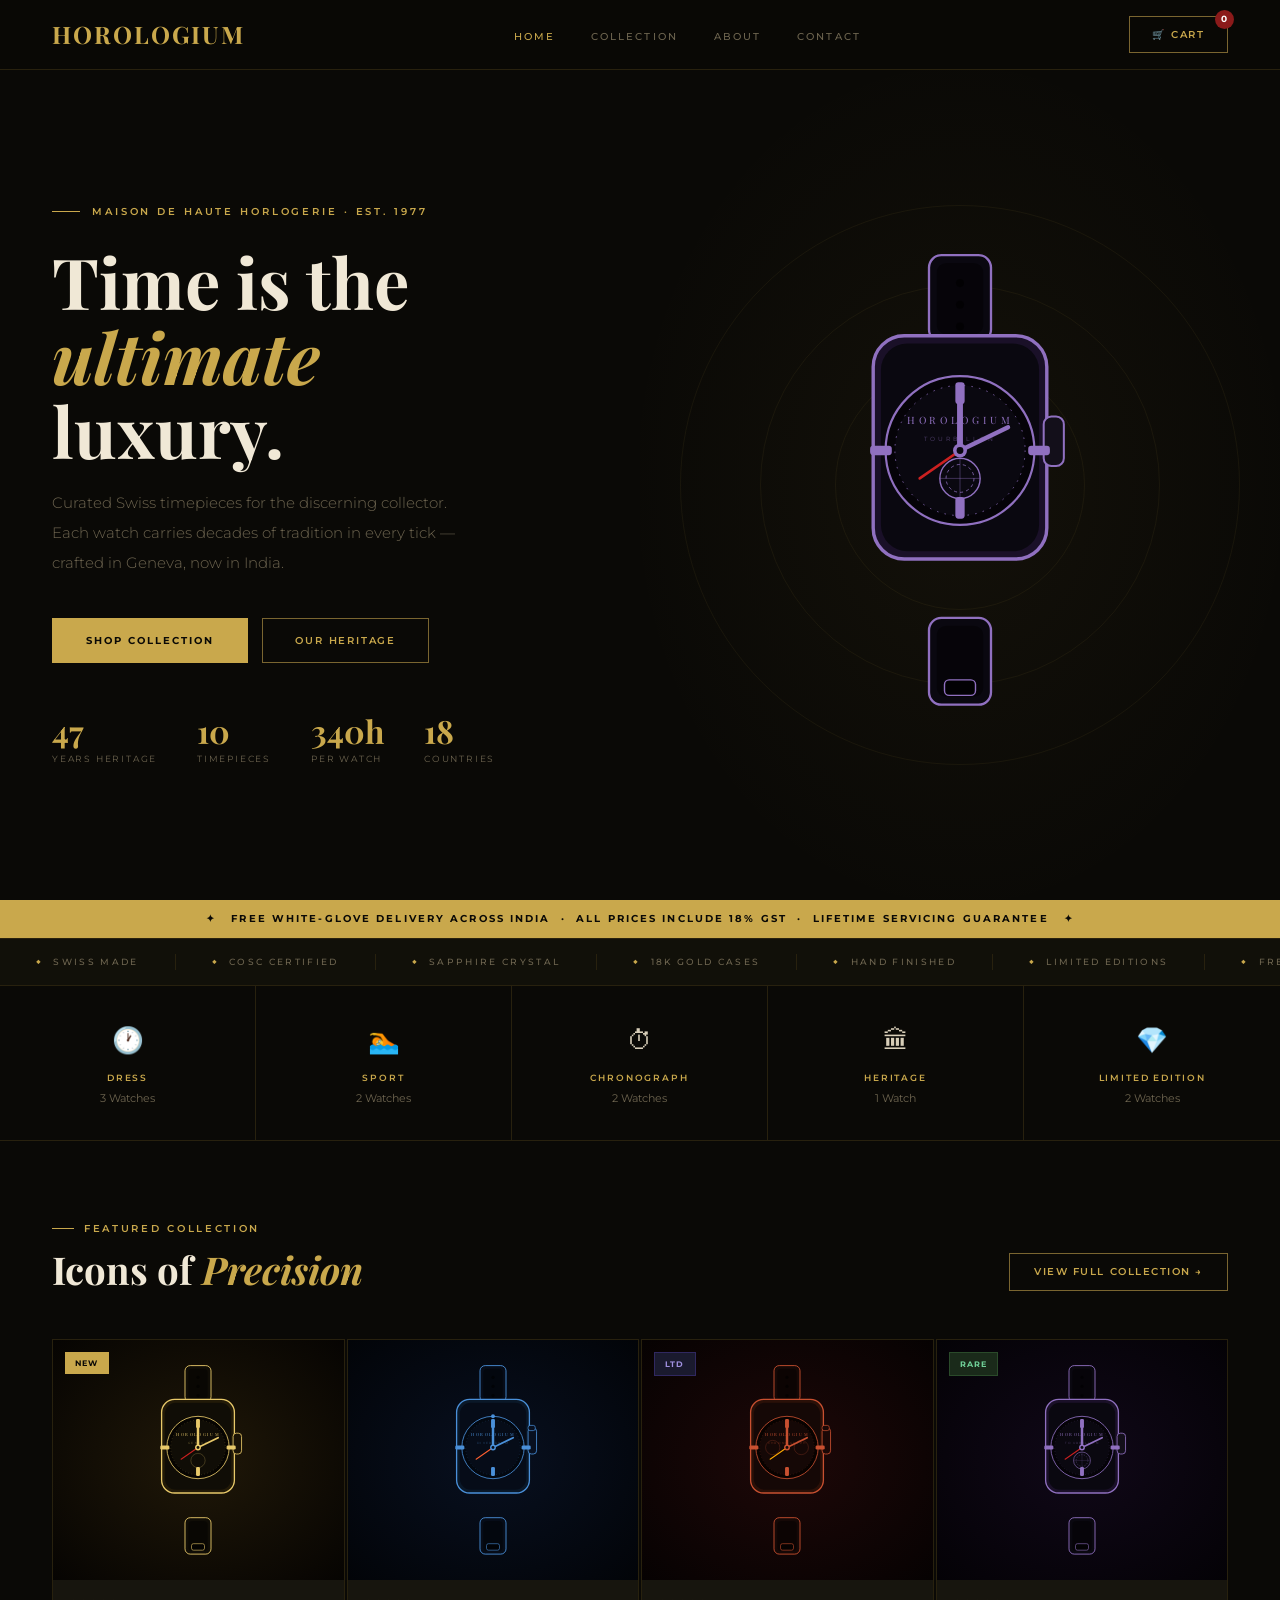
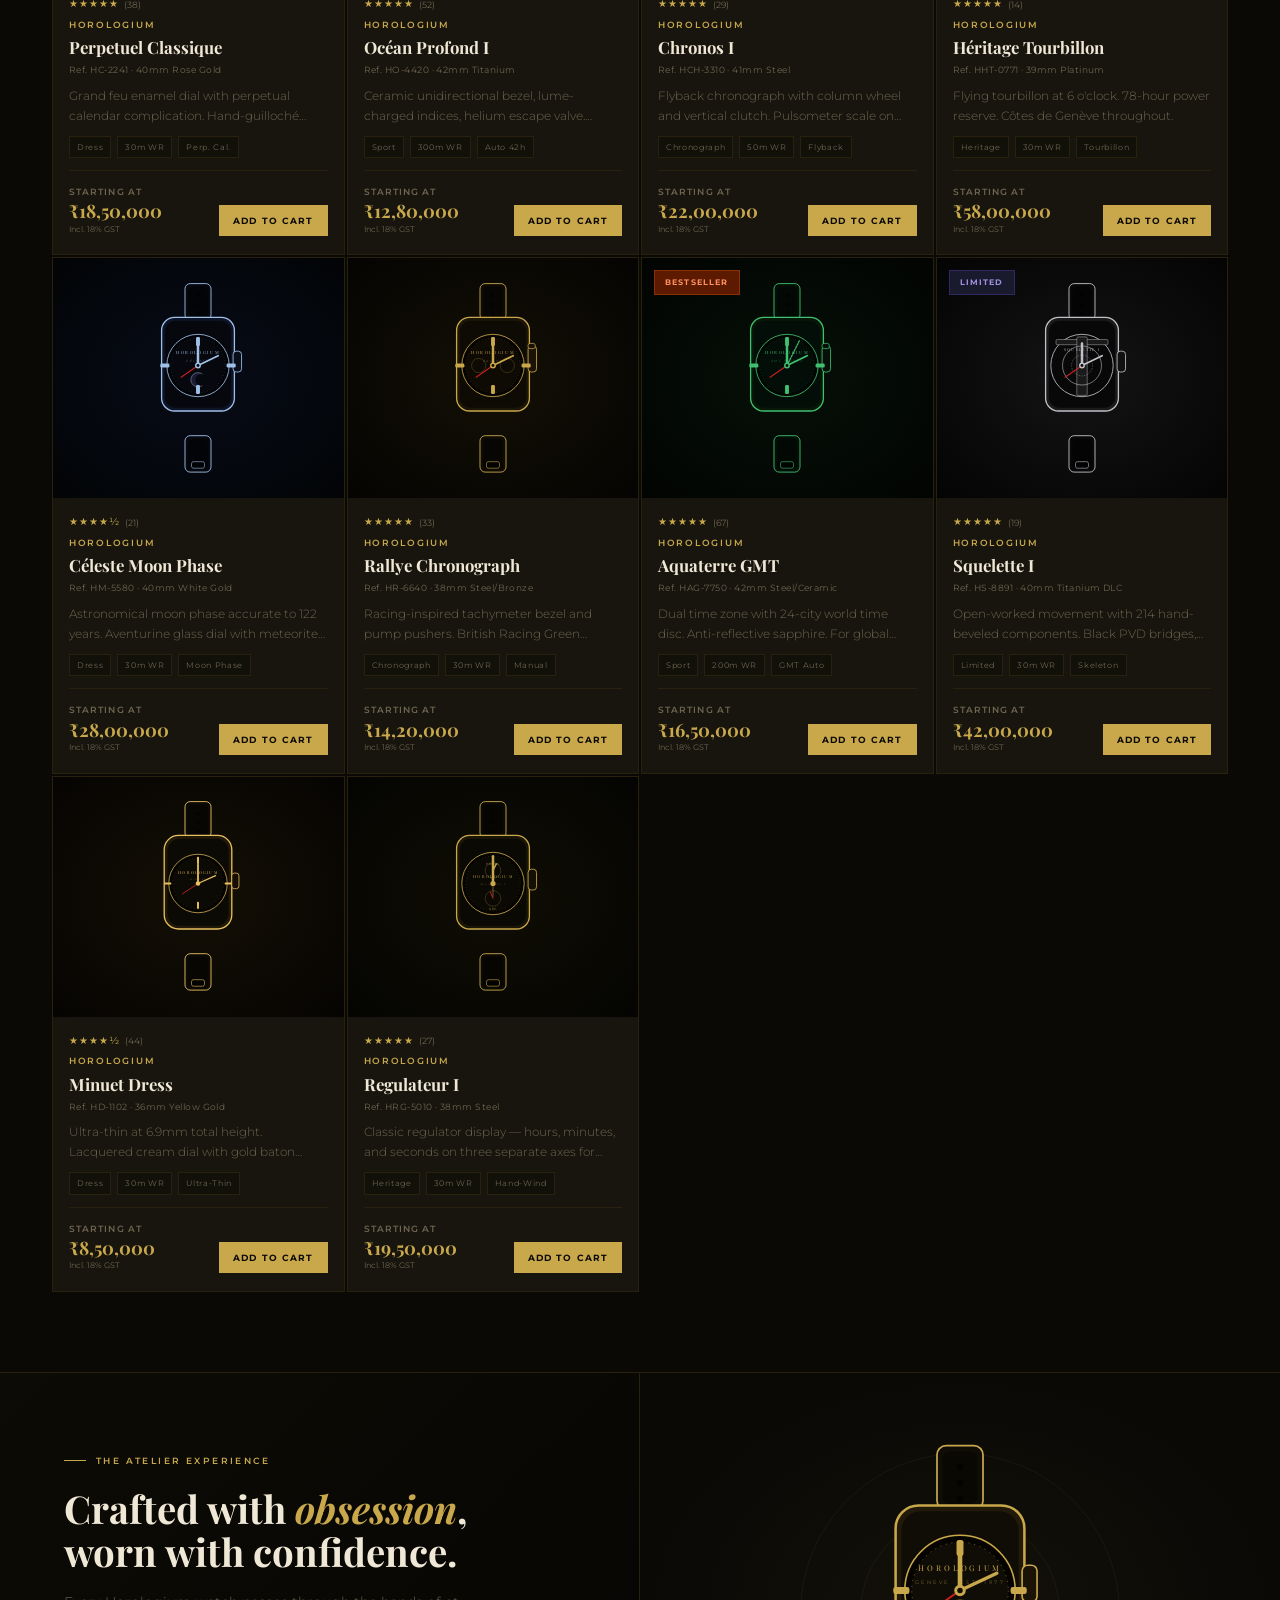
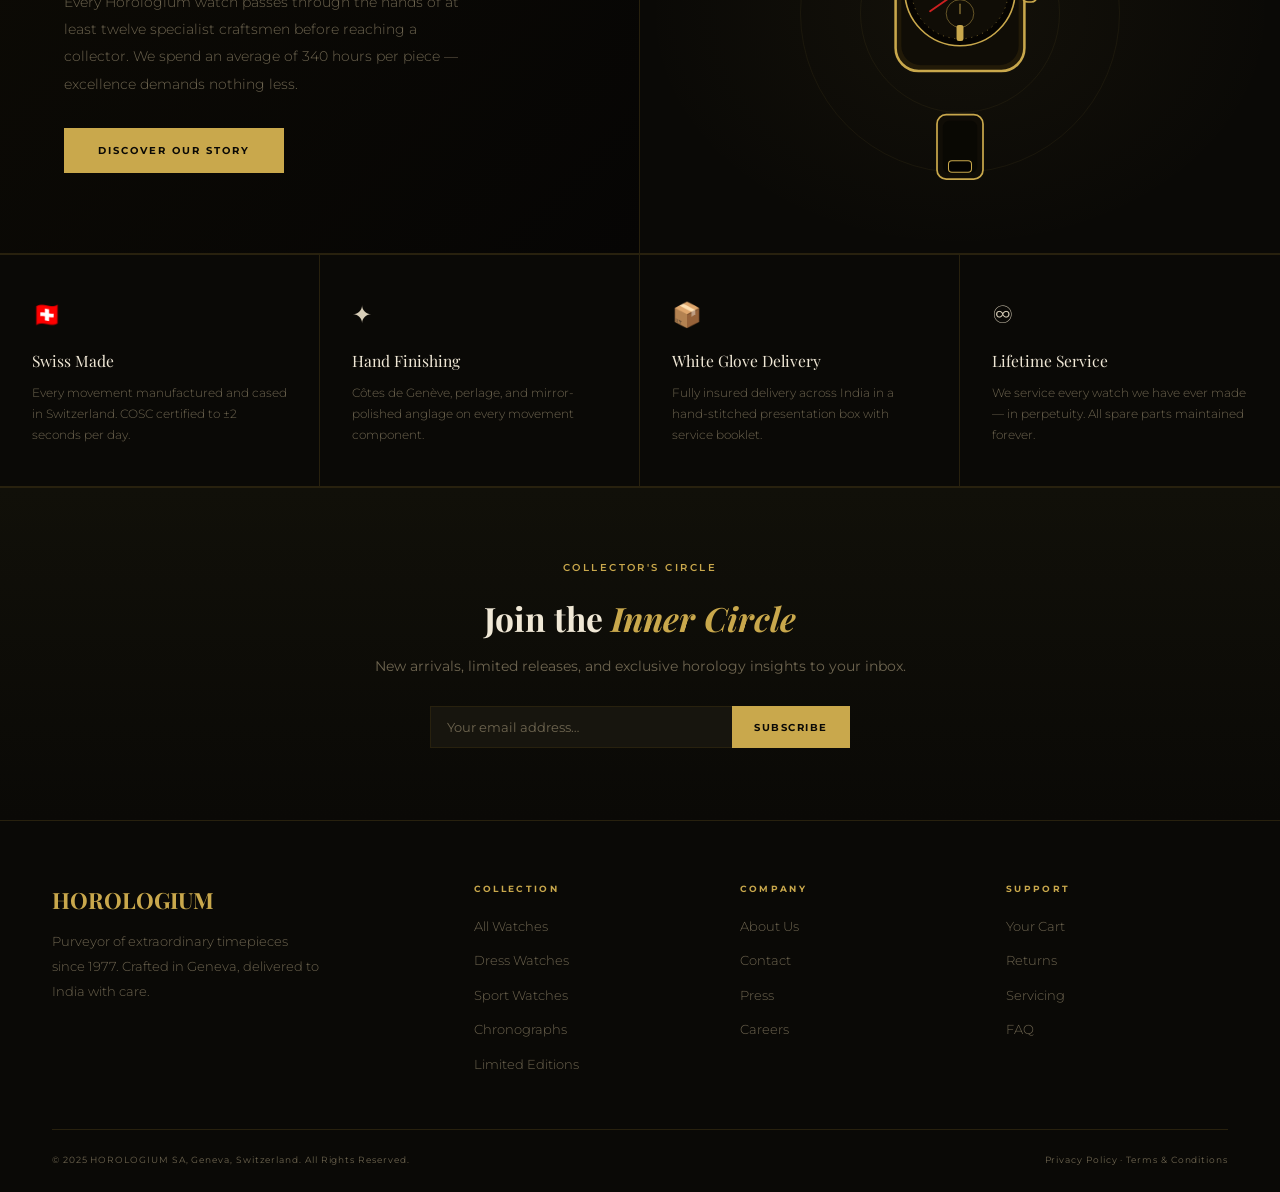
==== commit 251b013e: "Update print statement from 'Hello' to 'Goodbye'" ====
--- a/index.html
+++ b/index.html
@@ -18,53 +18,304 @@
 })(window,document,'script','dataLayer','GTM-5T9J9LD3');</script>
 <!-- End Google Tag Manager -->
 <meta charset="UTF-8"/>
-<meta name="viewport" content="width=device-width, initial-scale=1.0"/>
+<meta name="viewport" content="width=device-width,initial-scale=1"/>
 <title>HOROLOGIUM — Fine Timepieces</title>
-<link rel="stylesheet" href="style.css"/>
-<!-- GTM: Replace GTM-XXXXXXX with your container ID -->
-<script>(function(w,d,s,l,i){w[l]=w[l]||[];w[l].push({'gtm.start':new Date().getTime(),event:'gtm.js'});var f=d.getElementsByTagName(s)[0],j=d.createElement(s),dl=l!='dataLayer'?'&l='+l:'';j.async=true;j.src='https://www.googletagmanager.com/gtm.js?id='+i+dl;f.parentNode.insertBefore(j,f);})(window,document,'script','dataLayer','GTM-XXXXXXX');</script>
+<link href="https://fonts.googleapis.com/css2?family=Playfair+Display:ital,wght@0,600;0,700;1,600&family=Montserrat:wght@300;400;500;600&display=swap" rel="stylesheet"/>
 <style>
-.hero{min-height:100vh;display:grid;grid-template-columns:1fr 1fr;align-items:center;position:relative;overflow:hidden;padding-top:68px}
-.hero-left{padding:80px 52px}
-.hero-eyebrow{margin-bottom:22px}
-.hero-title{font-family:var(--fd);font-size:clamp(3rem,6vw,5rem);font-weight:700;color:var(--cream);line-height:1.05;margin-bottom:24px}
-.hero-title em{font-style:italic;color:var(--gold)}
-.hero-sub{font-size:1.05rem;font-weight:300;color:var(--muted);max-width:400px;line-height:1.9;margin-bottom:40px}
-.hero-actions{display:flex;gap:14px;flex-wrap:wrap}
-.hero-stats{display:flex;gap:44px;margin-top:60px;padding-top:36px;border-top:1px solid var(--border)}
-.stat-n{font-family:var(--fd);font-size:2.2rem;font-weight:700;color:var(--gold);line-height:1}
-.stat-l{font-family:var(--fu);font-size:.54rem;letter-spacing:.2em;text-transform:uppercase;color:var(--muted);margin-top:4px}
-.hero-right{position:relative;height:100vh;display:flex;align-items:center;justify-content:center;background:radial-gradient(ellipse 70% 70% at 50% 50%,rgba(201,168,76,.05) 0%,transparent 70%);overflow:hidden}
-.ring{position:absolute;border-radius:50%;border:1px solid rgba(201,168,76,.08)}
-.r1{width:560px;height:560px;top:50%;left:50%;transform:translate(-50%,-50%);animation:spin 44s linear infinite}
-.r2{width:400px;height:400px;top:50%;left:50%;transform:translate(-50%,-50%);animation:spin 30s linear infinite reverse}
-.r3{width:250px;height:250px;top:50%;left:50%;transform:translate(-50%,-50%);animation:spin 18s linear infinite}
-@keyframes spin{to{transform:translate(-50%,-50%) rotate(360deg)}}
-.hero-svg-wrap{position:relative;z-index:2;animation:floatw 7s ease-in-out infinite}
-@keyframes floatw{0%,100%{transform:translateY(0) rotate(-2deg)}50%{transform:translateY(-18px) rotate(2deg)}}
-
-.feat-section{padding:80px 52px}
-.feat-header{display:flex;align-items:flex-end;justify-content:space-between;margin-bottom:52px;flex-wrap:wrap;gap:20px}
-
-.feature-strip{display:grid;grid-template-columns:repeat(4,1fr);border-top:1px solid var(--border);border-bottom:1px solid var(--border)}
-.feature-item{padding:40px 36px;border-right:1px solid var(--border);transition:background .25s}
-.feature-item:last-child{border-right:none}
-.feature-item:hover{background:var(--surface)}
-.fi-icon{font-size:1.5rem;margin-bottom:14px}
-.fi-title{font-family:var(--fd);font-size:1rem;color:var(--cream);margin-bottom:8px}
-.fi-desc{font-size:.88rem;color:var(--muted);font-weight:300;line-height:1.7}
-
-.banner{padding:80px 52px;background:linear-gradient(135deg,#0e0c06 0%,#050403 100%);border-top:1px solid var(--border);border-bottom:1px solid var(--border);display:grid;grid-template-columns:1fr 1fr;gap:80px;align-items:center}
-.banner-title{font-family:var(--fd);font-size:clamp(1.8rem,3.2vw,2.8rem);font-weight:600;color:var(--cream);line-height:1.15;margin-bottom:18px}
-.banner-title em{font-style:italic;color:var(--gold)}
-.banner-body{font-size:1rem;color:var(--muted);font-weight:300;line-height:1.9;margin-bottom:32px}
-.banner-visual{height:380px;border:1px solid var(--border);display:flex;align-items:center;justify-content:center;background:radial-gradient(ellipse at center,rgba(201,168,76,.05) 0%,transparent 70%);position:relative;overflow:hidden}
-.banner-visual::before,.banner-visual::after{content:'';position:absolute;border:1px solid rgba(201,168,76,.07);border-radius:50%}
-.banner-visual::before{width:300px;height:300px;top:50%;left:50%;transform:translate(-50%,-50%)}
-.banner-visual::after{width:180px;height:180px;top:50%;left:50%;transform:translate(-50%,-50%)}
-
-@media(max-width:1024px){.hero{grid-template-columns:1fr}.hero-right{display:none}.hero-left{padding:100px 28px 60px}.feature-strip{grid-template-columns:1fr 1fr}.banner{grid-template-columns:1fr}.feat-section{padding:60px 28px}}
-@media(max-width:768px){.feature-strip{grid-template-columns:1fr}.hero-stats{gap:28px}}
+/* ── RESET ── */
+*,*::before,*::after{box-sizing:border-box;margin:0;padding:0}
+html{scroll-behavior:smooth}
+body{background:#0a0906;color:#d8ceb8;font-family:'Montserrat',sans-serif;font-size:15px;line-height:1.7;overflow-x:hidden}
+a{text-decoration:none;color:inherit}
+button{cursor:pointer;font-family:'Montserrat',sans-serif}
+img{display:block;max-width:100%}
+::-webkit-scrollbar{width:5px}
+::-webkit-scrollbar-track{background:#0a0906}
+::-webkit-scrollbar-thumb{background:#7a6530;border-radius:3px}
+
+/* ── NAV ── */
+nav{
+  position:fixed;top:0;left:0;right:0;z-index:999;
+  height:70px;display:flex;align-items:center;justify-content:space-between;
+  padding:0 52px;
+  background:rgba(10,9,6,0.95);
+  backdrop-filter:blur(14px);
+  border-bottom:1px solid #28210e;
+}
+.logo{
+  font-family:'Playfair Display',serif;
+  font-size:1.5rem;font-weight:700;
+  color:#c9a84c;letter-spacing:0.08em;
+}
+.nav-links{display:flex;gap:36px;list-style:none}
+.nav-links a{
+  font-size:0.65rem;font-weight:500;
+  letter-spacing:0.2em;text-transform:uppercase;
+  color:#6e6550;transition:color 0.2s;
+}
+.nav-links a:hover,.nav-links a.active{color:#c9a84c}
+.cart-pill{
+  position:relative;
+  display:inline-flex;align-items:center;gap:8px;
+  padding:9px 22px;
+  border:1px solid #7a6530;color:#c9a84c;background:transparent;
+  font-size:0.62rem;font-weight:600;letter-spacing:0.18em;text-transform:uppercase;
+  transition:all 0.22s;
+}
+.cart-pill:hover{background:#c9a84c;color:#0a0906}
+.cart-pill a{color:inherit;display:flex;align-items:center;gap:8px}
+#badge{
+  position:absolute;top:-7px;right:-7px;
+  width:19px;height:19px;border-radius:50%;
+  background:#8b1a1a;color:#fff;
+  font-size:0.55rem;font-weight:700;
+  display:flex;align-items:center;justify-content:center;
+}
+
+/* ── HERO ── */
+.hero{
+  min-height:100vh;padding-top:70px;
+  display:grid;grid-template-columns:1fr 1fr;
+  position:relative;overflow:hidden;
+}
+.hero-left{
+  display:flex;flex-direction:column;justify-content:center;
+  padding:80px 56px 80px 52px;
+}
+.hero-tag{
+  display:inline-flex;align-items:center;gap:12px;
+  font-size:0.6rem;font-weight:600;letter-spacing:0.3em;text-transform:uppercase;
+  color:#c9a84c;margin-bottom:24px;
+}
+.hero-tag::before{content:'';width:28px;height:1px;background:#c9a84c}
+.hero-h1{
+  font-family:'Playfair Display',serif;
+  font-size:clamp(2.6rem,5.5vw,4.8rem);
+  font-weight:700;color:#f0e8d6;
+  line-height:1.06;margin-bottom:20px;
+}
+.hero-h1 em{font-style:italic;color:#c9a84c}
+.hero-p{
+  font-size:0.96rem;font-weight:300;color:#6e6550;
+  max-width:420px;line-height:1.95;margin-bottom:40px;
+}
+.hero-btns{display:flex;gap:14px;flex-wrap:wrap;margin-bottom:52px}
+.btn-gold{
+  padding:14px 34px;background:#c9a84c;color:#0a0906;
+  border:none;font-size:0.63rem;font-weight:700;
+  letter-spacing:0.2em;text-transform:uppercase;
+  transition:all 0.22s;display:inline-block;
+}
+.btn-gold:hover{background:#e8c96a;transform:translateY(-2px)}
+.btn-ghost{
+  padding:13px 32px;background:transparent;
+  color:#c9a84c;border:1px solid #7a6530;
+  font-size:0.63rem;font-weight:600;
+  letter-spacing:0.18em;text-transform:uppercase;
+  transition:all 0.22s;display:inline-block;
+}
+.btn-ghost:hover{background:rgba(201,168,76,0.09);border-color:#c9a84c}
+.hero-stats{display:flex;gap:40px}
+.stat-n{font-family:'Playfair Display',serif;font-size:2rem;font-weight:700;color:#c9a84c;line-height:1}
+.stat-l{font-size:0.56rem;letter-spacing:0.2em;text-transform:uppercase;color:#6e6550;margin-top:4px}
+
+.hero-right{
+  position:relative;display:flex;align-items:center;justify-content:center;overflow:hidden;
+  background:radial-gradient(ellipse 75% 75% at 50% 50%,rgba(201,168,76,0.05) 0%,transparent 70%);
+}
+.ring{position:absolute;border-radius:50%;border:1px solid rgba(201,168,76,0.07)}
+.r1{width:560px;height:560px;animation:rspin 48s linear infinite}
+.r2{width:400px;height:400px;animation:rspin 32s linear infinite reverse}
+.r3{width:250px;height:250px;animation:rspin 20s linear infinite}
+@keyframes rspin{to{transform:rotate(360deg)}}
+.hero-watch{position:relative;z-index:2;animation:wfloat 7s ease-in-out infinite}
+@keyframes wfloat{0%,100%{transform:translateY(0) rotate(-2deg)}50%{transform:translateY(-18px) rotate(2deg)}}
+
+/* ── ANNOUNCE BAR ── */
+.announce{
+  background:#c9a84c;color:#0a0906;
+  text-align:center;padding:11px 20px;
+  font-size:0.6rem;font-weight:700;letter-spacing:0.22em;text-transform:uppercase;
+}
+
+/* ── MARQUEE ── */
+.marquee{border-top:1px solid #28210e;border-bottom:1px solid #28210e;padding:15px 0;overflow:hidden;background:#111009}
+.marquee-track{display:flex;width:max-content;animation:mscroll 28s linear infinite}
+.mitem{display:flex;align-items:center;gap:10px;padding:0 36px;border-right:1px solid #28210e;font-size:0.56rem;font-weight:500;letter-spacing:0.26em;text-transform:uppercase;color:#6e6550;white-space:nowrap}
+.mitem span{color:#c9a84c;font-size:0.48rem}
+@keyframes mscroll{from{transform:translateX(0)}to{transform:translateX(-50%)}}
+
+/* ── CATEGORY ROW ── */
+.cats{display:grid;grid-template-columns:repeat(5,1fr);border-bottom:1px solid #28210e}
+.cat-tile{
+  padding:32px 20px;border-right:1px solid #28210e;text-align:center;
+  transition:background 0.22s;cursor:pointer;display:block;
+}
+.cat-tile:last-child{border-right:none}
+.cat-tile:hover{background:#17150e}
+.cat-ico{font-size:1.6rem;margin-bottom:9px}
+.cat-n{font-size:0.58rem;font-weight:600;letter-spacing:0.2em;text-transform:uppercase;color:#c9a84c;margin-bottom:3px}
+.cat-c{font-size:0.7rem;color:#6e6550}
+
+/* ── SECTION ── */
+.section{padding:80px 52px}
+.sec-top{display:flex;align-items:flex-end;justify-content:space-between;margin-bottom:48px;flex-wrap:wrap;gap:14px}
+.sec-eyebrow{display:flex;align-items:center;gap:10px;font-size:0.6rem;font-weight:600;letter-spacing:0.28em;text-transform:uppercase;color:#c9a84c;margin-bottom:10px}
+.sec-eyebrow::before{content:'';width:22px;height:1px;background:#c9a84c}
+.sec-h2{font-family:'Playfair Display',serif;font-size:clamp(1.7rem,3vw,2.4rem);font-weight:700;color:#f0e8d6;line-height:1.15}
+.sec-h2 em{font-style:italic;color:#c9a84c}
+.see-all{padding:10px 24px;background:transparent;border:1px solid #7a6530;color:#c9a84c;font-size:0.6rem;font-weight:600;letter-spacing:0.16em;text-transform:uppercase;transition:all 0.22s;display:inline-block;white-space:nowrap}
+.see-all:hover{background:#c9a84c;color:#0a0906}
+
+/* ── PRODUCT GRID ── */
+.grid{display:grid;grid-template-columns:repeat(5,1fr);gap:2px}
+
+/* ── PRODUCT CARD ── */
+.card{
+  background:#17150e;border:1px solid #28210e;
+  display:flex;flex-direction:column;
+  position:relative;
+  transition:border-color 0.28s,transform 0.28s,box-shadow 0.28s;
+}
+.card:hover{border-color:#3d3010;transform:translateY(-6px);box-shadow:0 20px 52px rgba(0,0,0,0.65);z-index:2}
+
+/* badge */
+.badge{position:absolute;top:12px;left:12px;z-index:1;padding:4px 10px;font-size:0.52rem;font-weight:700;letter-spacing:0.14em;text-transform:uppercase}
+.b-new{background:#c9a84c;color:#0a0906}
+.b-ltd{background:#1a1a2e;color:#a090e0;border:1px solid #302860}
+.b-rare{background:#1a2a1a;color:#6fcf97;border:1px solid #2a4a2a}
+.b-hot{background:#5c1a00;color:#ff9060;border:1px solid #8b3000}
+
+/* wish */
+.wish{position:absolute;top:12px;right:12px;width:28px;height:28px;border-radius:50%;background:rgba(10,9,6,0.7);border:1px solid #28210e;display:flex;align-items:center;justify-content:center;font-size:0.72rem;color:#6e6550;transition:all 0.2s;cursor:pointer}
+.wish:hover{border-color:#c9a84c;color:#c9a84c}
+
+/* watch image area */
+.card-img{
+  height:240px;display:flex;align-items:center;justify-content:center;
+  position:relative;overflow:hidden;cursor:pointer;
+}
+.card-img svg{transition:transform 0.5s cubic-bezier(0.34,1.56,0.64,1)}
+.card:hover .card-img svg{transform:scale(1.1) rotate(5deg)}
+
+/* rating */
+.rating{display:flex;align-items:center;gap:5px;margin-bottom:5px}
+.stars{color:#c9a84c;font-size:0.6rem;letter-spacing:1px}
+.rcount{font-size:0.58rem;color:#6e6550}
+
+/* body */
+.card-body{padding:16px 16px 18px;display:flex;flex-direction:column;flex:1}
+.c-brand{font-size:0.54rem;font-weight:600;letter-spacing:0.2em;text-transform:uppercase;color:#c9a84c;margin-bottom:5px}
+.c-name{font-family:'Playfair Display',serif;font-size:1.05rem;font-weight:700;color:#f0e8d6;line-height:1.25;margin-bottom:4px}
+.c-ref{font-size:0.58rem;color:#6e6550;letter-spacing:0.05em;margin-bottom:8px}
+.c-desc{font-size:0.76rem;color:#6e6550;font-weight:300;line-height:1.65;margin-bottom:10px;flex:1;display:-webkit-box;-webkit-line-clamp:2;-webkit-box-orient:vertical;overflow:hidden}
+.c-tags{display:flex;gap:6px;flex-wrap:wrap;margin-bottom:12px}
+.c-tag{background:#111009;border:1px solid #28210e;padding:3px 7px;font-size:0.52rem;letter-spacing:0.08em;color:#6e6550}
+
+/* footer */
+.card-footer{border-top:1px solid #28210e;padding-top:13px;display:flex;align-items:flex-end;justify-content:space-between;gap:8px}
+.price-lbl{font-size:0.56rem;font-weight:600;letter-spacing:0.12em;text-transform:uppercase;color:#6e6550;margin-bottom:3px}
+.price{font-family:'Playfair Display',serif;font-size:1.15rem;font-weight:700;color:#c9a84c;line-height:1}
+.gst{font-size:0.5rem;color:#6e6550;margin-top:2px}
+
+/* ADD TO CART BUTTON */
+.atc{
+  padding:10px 14px;background:#c9a84c;color:#0a0906;
+  border:none;
+  font-size:0.58rem;font-weight:700;
+  letter-spacing:0.12em;text-transform:uppercase;
+  transition:all 0.22s;white-space:nowrap;flex-shrink:0;
+}
+.atc:hover{background:#e8c96a;transform:translateY(-1px)}
+.atc:active{transform:scale(0.97)}
+.atc.done{background:#3d3010;color:#c9a84c;pointer-events:none}
+
+/* ── EDITORIAL ── */
+.editorial{
+  display:grid;grid-template-columns:1fr 1fr;
+  border-top:1px solid #28210e;border-bottom:1px solid #28210e;
+}
+.ed-l{padding:80px 64px;background:linear-gradient(135deg,#0d0b05 0%,#060504 100%);display:flex;flex-direction:column;justify-content:center;border-right:1px solid #28210e}
+.ed-tag{font-size:0.58rem;font-weight:600;letter-spacing:0.26em;text-transform:uppercase;color:#c9a84c;margin-bottom:18px;display:flex;align-items:center;gap:10px}
+.ed-tag::before{content:'';width:22px;height:1px;background:#c9a84c}
+.ed-h2{font-family:'Playfair Display',serif;font-size:clamp(1.7rem,3vw,2.7rem);font-weight:700;color:#f0e8d6;line-height:1.12;margin-bottom:16px}
+.ed-h2 em{font-style:italic;color:#c9a84c}
+.ed-p{font-size:0.88rem;color:#6e6550;font-weight:300;line-height:1.95;margin-bottom:30px;max-width:400px}
+.ed-r{display:flex;align-items:center;justify-content:center;min-height:400px;background:radial-gradient(ellipse at center,rgba(201,168,76,0.05) 0%,transparent 70%);position:relative;overflow:hidden}
+.ed-r::before,.ed-r::after{content:'';position:absolute;border-radius:50%;border:1px solid rgba(201,168,76,0.07)}
+.ed-r::before{width:320px;height:320px}
+.ed-r::after{width:200px;height:200px}
+
+/* ── WHY STRIP ── */
+.why{display:grid;grid-template-columns:repeat(4,1fr);border-top:1px solid #28210e;border-bottom:1px solid #28210e}
+.why-item{padding:40px 32px;border-right:1px solid #28210e;transition:background 0.22s}
+.why-item:last-child{border-right:none}
+.why-item:hover{background:#111009}
+.why-ico{font-size:1.5rem;margin-bottom:12px}
+.why-t{font-family:'Playfair Display',serif;font-size:0.98rem;color:#f0e8d6;margin-bottom:7px}
+.why-d{font-size:0.78rem;color:#6e6550;font-weight:300;line-height:1.7}
+
+/* ── NEWSLETTER ── */
+.newsletter{padding:72px 52px;text-align:center;background:linear-gradient(180deg,#111009 0%,#0a0906 100%);border-top:1px solid #28210e}
+.nl-tag{font-size:0.6rem;font-weight:600;letter-spacing:0.26em;text-transform:uppercase;color:#c9a84c;margin-bottom:14px}
+.nl-h2{font-family:'Playfair Display',serif;font-size:clamp(1.5rem,2.8vw,2.1rem);color:#f0e8d6;margin-bottom:8px}
+.nl-h2 em{font-style:italic;color:#c9a84c}
+.nl-p{font-size:0.86rem;color:#6e6550;margin-bottom:28px}
+.nl-form{display:flex;max-width:420px;margin:0 auto}
+.nl-form input{flex:1;background:#17150e;border:1px solid #28210e;border-right:none;color:#f0e8d6;padding:12px 16px;font-size:0.82rem;outline:none;font-family:'Montserrat',sans-serif}
+.nl-form input::placeholder{color:#6e6550}
+.nl-form button{padding:12px 22px;background:#c9a84c;color:#0a0906;font-size:0.6rem;font-weight:700;letter-spacing:0.16em;text-transform:uppercase;border:none;cursor:pointer;transition:background 0.2s}
+.nl-form button:hover{background:#e8c96a}
+
+/* ── TOAST ── */
+#toast{
+  position:fixed;bottom:26px;right:26px;z-index:9999;
+  background:#17150e;border:1px solid #c9a84c;
+  padding:13px 20px;display:flex;align-items:center;gap:9px;
+  font-size:0.64rem;font-weight:500;letter-spacing:0.1em;color:#c9a84c;
+  transform:translateY(80px);opacity:0;
+  transition:all 0.4s cubic-bezier(0.34,1.56,0.64,1);
+  pointer-events:none;max-width:300px;
+}
+#toast.show{transform:translateY(0);opacity:1}
+
+/* ── FOOTER ── */
+footer{border-top:1px solid #28210e;padding:60px 52px 24px}
+.f-grid{display:grid;grid-template-columns:1.7fr 1fr 1fr 1fr;gap:44px;margin-bottom:44px}
+.f-logo{font-family:'Playfair Display',serif;font-size:1.4rem;font-weight:700;color:#c9a84c;margin-bottom:10px}
+.f-tag{font-size:0.84rem;color:#6e6550;font-weight:300;line-height:1.85;max-width:270px;margin-bottom:20px}
+.f-col h5{font-size:0.56rem;font-weight:700;letter-spacing:0.26em;text-transform:uppercase;color:#c9a84c;margin-bottom:16px}
+.f-col ul{list-style:none}
+.f-col ul li{margin-bottom:9px}
+.f-col ul li a{font-size:0.84rem;color:#6e6550;font-weight:300;transition:color 0.2s}
+.f-col ul li a:hover{color:#c9a84c}
+.f-bottom{padding-top:22px;border-top:1px solid #28210e;display:flex;justify-content:space-between;flex-wrap:wrap;gap:10px}
+.f-bottom p{font-size:0.58rem;letter-spacing:0.1em;color:#6e6550}
+
+/* ── RESPONSIVE ── */
+@media(max-width:1280px){.grid{grid-template-columns:repeat(4,1fr)}}
+@media(max-width:1024px){
+  nav{padding:0 28px}
+  .hero{grid-template-columns:1fr}.hero-right{display:none}.hero-left{padding:100px 28px 60px}
+  .cats{grid-template-columns:repeat(3,1fr)}
+  .grid{grid-template-columns:repeat(3,1fr)}
+  .editorial{grid-template-columns:1fr}.ed-r{display:none}
+  .why{grid-template-columns:1fr 1fr}
+  .section{padding:60px 28px}
+  .f-grid{grid-template-columns:1fr 1fr;gap:32px}
+  footer{padding:44px 28px 20px}
+}
+@media(max-width:768px){
+  nav{padding:0 18px}.nav-links{display:none}
+  .grid{grid-template-columns:repeat(2,1fr)}
+  .cats{grid-template-columns:repeat(2,1fr)}
+  .why{grid-template-columns:1fr}
+  .f-grid{grid-template-columns:1fr}
+  .section{padding:44px 18px}
+  footer{padding:36px 18px 16px}
+  .hero-stats{gap:22px}
+}
+@media(max-width:480px){.grid{grid-template-columns:1fr}}
 </style>
 </head>
 <body>
@@ -72,137 +323,835 @@
 <noscript><iframe src="https://www.googletagmanager.com/ns.html?id=GTM-5T9J9LD3"
 height="0" width="0" style="display:none;visibility:hidden"></iframe></noscript>
 <!-- End Google Tag Manager (noscript) -->
-<noscript><iframe src="https://www.googletagmanager.com/ns.html?id=GTM-XXXXXXX" height="0" width="0" style="display:none;visibility:hidden"></iframe></noscript>
-<div id="toast-global"><span>✦</span><span class="toast-msg"></span></div>
+
+<!-- TOAST -->
+<div id="toast"><span>✦</span><span id="tmsg"></span></div>
 
 <!-- NAV -->
-<nav class="nav">
-  <a href="index.html" class="nav-logo">HOROLOGIUM</a>
+<nav>
+  <a href="index.html" class="logo">HOROLOGIUM</a>
   <ul class="nav-links">
     <li><a href="index.html" class="active">Home</a></li>
     <li><a href="watches.html">Collection</a></li>
     <li><a href="aboutus.html">About</a></li>
     <li><a href="contactus.html">Contact</a></li>
   </ul>
-  <div class="nav-right">
-    <a href="cart.html" class="nav-cart-btn">Cart <span class="cart-count">0</span></a>
+  <div class="cart-pill">
+    <a href="cart.html">🛒 Cart</a>
+    <span id="badge">0</span>
   </div>
 </nav>
 
 <!-- HERO -->
 <section class="hero">
   <div class="hero-left">
-    <div class="eyebrow hero-eyebrow">Maison de Haute Horlogerie · Est. 1977</div>
-    <h1 class="hero-title">Time is the<br/><em>ultimate</em><br/>luxury.</h1>
-    <p class="hero-sub">Curated timepieces crafted in Geneva for discerning collectors worldwide. Excellence measured in decades, not seconds.</p>
-    <div class="hero-actions">
-      <a href="watches.html" class="btn btn-gold">Explore Collection</a>
-      <a href="aboutus.html" class="btn btn-outline">Our Story</a>
+    <div class="hero-tag">Maison de Haute Horlogerie · Est. 1977</div>
+    <h1 class="hero-h1">Time is the<br/><em>ultimate</em><br/>luxury.</h1>
+    <p class="hero-p">Curated Swiss timepieces for the discerning collector. Each watch carries decades of tradition in every tick — crafted in Geneva, now in India.</p>
+    <div class="hero-btns">
+      <a href="watches.html" class="btn-gold">Shop Collection</a>
+      <a href="aboutus.html" class="btn-ghost">Our Heritage</a>
     </div>
     <div class="hero-stats">
       <div><div class="stat-n">47</div><div class="stat-l">Years Heritage</div></div>
-      <div><div class="stat-n">20</div><div class="stat-l">Timepieces</div></div>
+      <div><div class="stat-n">10</div><div class="stat-l">Timepieces</div></div>
+      <div><div class="stat-n">340h</div><div class="stat-l">Per Watch</div></div>
       <div><div class="stat-n">18</div><div class="stat-l">Countries</div></div>
-      <div><div class="stat-n">340h</div><div class="stat-l">Per Watch</div></div>
     </div>
   </div>
   <div class="hero-right">
     <div class="ring r1"></div><div class="ring r2"></div><div class="ring r3"></div>
-    <div class="hero-svg-wrap" id="heroWatch"></div>
+    <div class="hero-watch">
+      <!-- Hero watch — Heritage Tourbillon, purple accent -->
+      <svg viewBox="0 0 200 300" xmlns="http://www.w3.org/2000/svg" width="310" height="465">
+        <rect x="80" y="4" width="40" height="56" rx="8" fill="#0a0810" stroke="#9070c0" stroke-width="1.5"/>
+        <rect x="85" y="9" width="30" height="46" rx="6" fill="rgba(0,0,0,0.45)"/>
+        <circle cx="100" cy="22" r="2.6" fill="rgba(0,0,0,0.6)"/>
+        <circle cx="100" cy="36" r="2.6" fill="rgba(0,0,0,0.6)"/>
+        <circle cx="100" cy="50" r="2.6" fill="rgba(0,0,0,0.6)"/>
+        <rect x="44" y="56" width="112" height="144" rx="20" fill="#1a1028" stroke="#9070c0" stroke-width="2.2"/>
+        <rect x="49" y="61" width="102" height="134" rx="17" fill="#0a0810"/>
+        <rect x="154" y="108" width="13" height="32" rx="5" fill="#130f1a" stroke="#9070c0" stroke-width="1.3"/>
+        <circle cx="100" cy="130" r="48" fill="#050308" stroke="#9070c0" stroke-width="1.4"/>
+        <circle cx="100" cy="130" r="42" fill="#0a0810" stroke="#9070c0" stroke-width="0.5" stroke-dasharray="1 4"/>
+        <rect x="97" y="86" width="6" height="14" rx="2" fill="#9070c0"/>
+        <rect x="97" y="160" width="6" height="14" rx="2" fill="#9070c0"/>
+        <rect x="144" y="127" width="14" height="6" rx="2" fill="#9070c0"/>
+        <rect x="42" y="127" width="14" height="6" rx="2" fill="#9070c0"/>
+        <text x="100" y="113" text-anchor="middle" fill="#9070c0" font-size="6.5" font-family="Playfair Display,serif" letter-spacing="2.5">HOROLOGIUM</text>
+        <text x="100" y="124" text-anchor="middle" fill="#9070c0" font-size="4" font-family="Montserrat,sans-serif" letter-spacing="2" opacity="0.55">TOURBILLON</text>
+        <circle cx="100" cy="148" r="13" fill="none" stroke="#9070c0" stroke-width="0.9"/>
+        <circle cx="100" cy="148" r="9" fill="none" stroke="#9070c0" stroke-width="0.5" stroke-dasharray="2 2"/>
+        <line x1="100" y1="135" x2="100" y2="161" stroke="#9070c0" stroke-width="0.5" opacity="0.5"/>
+        <line x1="87" y1="148" x2="113" y2="148" stroke="#9070c0" stroke-width="0.5" opacity="0.5"/>
+        <line x1="100" y1="130" x2="100" y2="96" stroke="#9070c0" stroke-width="3.8" stroke-linecap="round"/>
+        <line x1="100" y1="130" x2="131" y2="115" stroke="#9070c0" stroke-width="2.8" stroke-linecap="round"/>
+        <line x1="100" y1="130" x2="74" y2="148" stroke="#cc2020" stroke-width="1.7" stroke-linecap="round"/>
+        <circle cx="100" cy="130" r="4.5" fill="#9070c0"/>
+        <circle cx="100" cy="130" r="2.2" fill="#0a0810"/>
+        <rect x="80" y="238" width="40" height="56" rx="8" fill="#0a0810" stroke="#9070c0" stroke-width="1.5"/>
+        <rect x="85" y="243" width="30" height="46" rx="6" fill="rgba(0,0,0,0.45)"/>
+        <rect x="90" y="278" width="20" height="10" rx="3" fill="rgba(0,0,0,0.55)" stroke="#9070c0" stroke-width="0.9"/>
+      </svg>
+    </div>
   </div>
 </section>
 
+<!-- ANNOUNCE BAR -->
+<div class="announce">✦ &nbsp; Free White-Glove Delivery Across India &nbsp;·&nbsp; All Prices Include 18% GST &nbsp;·&nbsp; Lifetime Servicing Guarantee &nbsp; ✦</div>
+
 <!-- MARQUEE -->
-<div class="marquee-strip"><div class="marquee-inner" id="mq1"></div></div>
-
-<!-- FEATURES -->
-<div class="feature-strip">
-  <div class="feature-item"><div class="fi-icon">⌚</div><div class="fi-title">Swiss Movements</div><div class="fi-desc">Every calibre COSC-certified to ±2 seconds/day.</div></div>
-  <div class="feature-item"><div class="fi-icon">✦</div><div class="fi-title">Hand Finishing</div><div class="fi-desc">Cotes de Geneve, perlage, mirror-polished beveling.</div></div>
-  <div class="feature-item"><div class="fi-icon">◎</div><div class="fi-title">White Glove Delivery</div><div class="fi-desc">Fully insured delivery in handcrafted presentation box.</div></div>
-  <div class="feature-item"><div class="fi-icon">∞</div><div class="fi-title">Lifetime Service</div><div class="fi-desc">We service every watch we have ever made, forever.</div></div>
+<div class="marquee">
+  <div class="marquee-track">
+    <div class="mitem"><span>◆</span>Swiss Made</div>
+    <div class="mitem"><span>◆</span>COSC Certified</div>
+    <div class="mitem"><span>◆</span>Sapphire Crystal</div>
+    <div class="mitem"><span>◆</span>18k Gold Cases</div>
+    <div class="mitem"><span>◆</span>Hand Finished</div>
+    <div class="mitem"><span>◆</span>Limited Editions</div>
+    <div class="mitem"><span>◆</span>Free Delivery India</div>
+    <div class="mitem"><span>◆</span>Lifetime Service</div>
+    <div class="mitem"><span>◆</span>Geneva Hallmark</div>
+    <div class="mitem"><span>◆</span>18% GST Included</div>
+    <div class="mitem"><span>◆</span>Swiss Made</div>
+    <div class="mitem"><span>◆</span>COSC Certified</div>
+    <div class="mitem"><span>◆</span>Sapphire Crystal</div>
+    <div class="mitem"><span>◆</span>18k Gold Cases</div>
+    <div class="mitem"><span>◆</span>Hand Finished</div>
+    <div class="mitem"><span>◆</span>Limited Editions</div>
+    <div class="mitem"><span>◆</span>Free Delivery India</div>
+    <div class="mitem"><span>◆</span>Lifetime Service</div>
+    <div class="mitem"><span>◆</span>Geneva Hallmark</div>
+    <div class="mitem"><span>◆</span>18% GST Included</div>
+  </div>
 </div>
 
-<!-- FEATURED WATCHES -->
-<section class="feat-section">
-  <div class="feat-header">
+<!-- CATEGORIES -->
+<div class="cats">
+  <a href="watches.html?cat=dress" class="cat-tile"><div class="cat-ico">🕐</div><div class="cat-n">Dress</div><div class="cat-c">3 Watches</div></a>
+  <a href="watches.html?cat=sport" class="cat-tile"><div class="cat-ico">🏊</div><div class="cat-n">Sport</div><div class="cat-c">2 Watches</div></a>
+  <a href="watches.html?cat=chronograph" class="cat-tile"><div class="cat-ico">⏱</div><div class="cat-n">Chronograph</div><div class="cat-c">2 Watches</div></a>
+  <a href="watches.html?cat=heritage" class="cat-tile"><div class="cat-ico">🏛</div><div class="cat-n">Heritage</div><div class="cat-c">1 Watch</div></a>
+  <a href="watches.html?cat=limited" class="cat-tile"><div class="cat-ico">💎</div><div class="cat-n">Limited Edition</div><div class="cat-c">2 Watches</div></a>
+</div>
+
+<!-- ═══════════════════════════════════════════════
+     FEATURED WATCHES — 10 HARDCODED CARDS
+════════════════════════════════════════════════ -->
+<section class="section">
+  <div class="sec-top">
     <div>
-      <div class="eyebrow" style="margin-bottom:12px;">Featured Collection</div>
-      <h2 class="display-title" style="font-size:clamp(1.8rem,3vw,2.6rem);">Icons of <em>Precision</em></h2>
-    </div>
-    <a href="watches.html" class="btn btn-outline">View All 20 Watches →</a>
-  </div>
-  <div class="watches-grid" id="featGrid"></div>
+      <div class="sec-eyebrow">Featured Collection</div>
+      <h2 class="sec-h2">Icons of <em>Precision</em></h2>
+    </div>
+    <a href="watches.html" class="see-all">View Full Collection →</a>
+  </div>
+
+  <div class="grid">
+
+    <!-- ═══ WATCH 1 — Perpetuel Classique ═══ -->
+    <div class="card">
+      <div class="badge b-new">New</div>
+      <button class="wish">♡</button>
+      <div class="card-img" style="background:radial-gradient(ellipse at center,#201808 0%,#060402 100%)">
+        <svg viewBox="0 0 200 300" xmlns="http://www.w3.org/2000/svg" width="130" height="195">
+          <rect x="80" y="4" width="40" height="56" rx="8" fill="#100d06" stroke="#e8c96a" stroke-width="1.4"/>
+          <rect x="85" y="9" width="30" height="46" rx="6" fill="rgba(0,0,0,0.4)"/>
+          <circle cx="100" cy="22" r="2.5" fill="rgba(0,0,0,0.55)"/>
+          <circle cx="100" cy="36" r="2.5" fill="rgba(0,0,0,0.55)"/>
+          <circle cx="100" cy="50" r="2.5" fill="rgba(0,0,0,0.55)"/>
+          <rect x="44" y="56" width="112" height="144" rx="20" fill="#221a08" stroke="#e8c96a" stroke-width="2"/>
+          <rect x="49" y="61" width="102" height="134" rx="17" fill="#100d06"/>
+          <rect x="154" y="108" width="13" height="32" rx="5" fill="#1a1306" stroke="#e8c96a" stroke-width="1.3"/>
+          <circle cx="100" cy="130" r="48" fill="#060401" stroke="#e8c96a" stroke-width="1.3"/>
+          <circle cx="100" cy="130" r="42" fill="#100d06" stroke="#e8c96a" stroke-width="0.4" stroke-dasharray="1 4"/>
+          <rect x="97" y="86" width="6" height="14" rx="2" fill="#e8c96a"/>
+          <rect x="97" y="160" width="6" height="14" rx="2" fill="#e8c96a"/>
+          <rect x="144" y="127" width="14" height="6" rx="2" fill="#e8c96a"/>
+          <rect x="42" y="127" width="14" height="6" rx="2" fill="#e8c96a"/>
+          <text x="100" y="113" text-anchor="middle" fill="#e8c96a" font-size="6.5" font-family="Playfair Display,serif" letter-spacing="2.5">HOROLOGIUM</text>
+          <text x="100" y="124" text-anchor="middle" fill="#e8c96a" font-size="4" font-family="Montserrat,sans-serif" letter-spacing="2" opacity="0.5">GENEVE</text>
+          <circle cx="100" cy="150" r="11" fill="none" stroke="#e8c96a" stroke-width="0.7" opacity="0.5"/>
+          <line x1="100" y1="130" x2="100" y2="96" stroke="#e8c96a" stroke-width="3.8" stroke-linecap="round"/>
+          <line x1="100" y1="130" x2="131" y2="115" stroke="#e8c96a" stroke-width="2.8" stroke-linecap="round"/>
+          <line x1="100" y1="130" x2="74" y2="148" stroke="#cc2020" stroke-width="1.6" stroke-linecap="round"/>
+          <circle cx="100" cy="130" r="4.5" fill="#e8c96a"/>
+          <circle cx="100" cy="130" r="2.2" fill="#100d06"/>
+          <rect x="80" y="238" width="40" height="56" rx="8" fill="#100d06" stroke="#e8c96a" stroke-width="1.4"/>
+          <rect x="85" y="243" width="30" height="46" rx="6" fill="rgba(0,0,0,0.4)"/>
+          <rect x="90" y="278" width="20" height="10" rx="3" fill="rgba(0,0,0,0.5)" stroke="#e8c96a" stroke-width="0.9"/>
+        </svg>
+      </div>
+      <div class="card-body">
+        <div class="rating"><span class="stars">★★★★★</span><span class="rcount">(38)</span></div>
+        <div class="c-brand">Horologium</div>
+        <div class="c-name">Perpetuel Classique</div>
+        <div class="c-ref">Ref. HC-2241 · 40mm Rose Gold</div>
+        <div class="c-desc">Grand feu enamel dial with perpetual calendar complication. Hand-guilloché seconds.</div>
+        <div class="c-tags"><span class="c-tag">Dress</span><span class="c-tag">30m WR</span><span class="c-tag">Perp. Cal.</span></div>
+        <div class="card-footer">
+          <div>
+            <div class="price-lbl">Starting at</div>
+            <div class="price">₹18,50,000</div>
+            <div class="gst">Incl. 18% GST</div>
+          </div>
+          <button class="atc" onclick="addToCart('W001','Perpetuel Classique','1850000',this)">Add to Cart</button>
+        </div>
+      </div>
+    </div>
+
+    <!-- ═══ WATCH 2 — Ocean Profond I ═══ -->
+    <div class="card">
+      <button class="wish">♡</button>
+      <div class="card-img" style="background:radial-gradient(ellipse at center,#081020 0%,#020408 100%)">
+        <svg viewBox="0 0 200 300" xmlns="http://www.w3.org/2000/svg" width="130" height="195">
+          <rect x="80" y="4" width="40" height="56" rx="8" fill="#060c18" stroke="#4a90d9" stroke-width="1.4"/>
+          <rect x="85" y="9" width="30" height="46" rx="6" fill="rgba(0,0,0,0.4)"/>
+          <circle cx="100" cy="22" r="2.5" fill="rgba(0,0,0,0.55)"/>
+          <circle cx="100" cy="36" r="2.5" fill="rgba(0,0,0,0.55)"/>
+          <circle cx="100" cy="50" r="2.5" fill="rgba(0,0,0,0.55)"/>
+          <rect x="44" y="56" width="112" height="144" rx="20" fill="#0a1828" stroke="#4a90d9" stroke-width="2"/>
+          <rect x="49" y="61" width="102" height="134" rx="17" fill="#060c18"/>
+          <rect x="154" y="100" width="13" height="40" rx="5" fill="#081020" stroke="#4a90d9" stroke-width="1.3"/>
+          <rect x="154" y="96" width="11" height="8" rx="3" fill="#081020" stroke="#4a90d9" stroke-width="1.1"/>
+          <circle cx="100" cy="130" r="48" fill="#030810" stroke="#4a90d9" stroke-width="1.3"/>
+          <circle cx="100" cy="130" r="42" fill="#060c18" stroke="#4a90d9" stroke-width="0.4" stroke-dasharray="1 4"/>
+          <circle cx="100" cy="82" r="3" fill="#4a90d9"/>
+          <rect x="97" y="86" width="6" height="14" rx="2" fill="#4a90d9"/>
+          <rect x="97" y="160" width="6" height="14" rx="2" fill="#4a90d9"/>
+          <rect x="144" y="127" width="14" height="6" rx="2" fill="#4a90d9"/>
+          <rect x="42" y="127" width="14" height="6" rx="2" fill="#4a90d9"/>
+          <text x="100" y="113" text-anchor="middle" fill="#4a90d9" font-size="6.5" font-family="Playfair Display,serif" letter-spacing="2.5">HOROLOGIUM</text>
+          <text x="100" y="124" text-anchor="middle" fill="#4a90d9" font-size="4" font-family="Montserrat,sans-serif" letter-spacing="2" opacity="0.55">DIVER 300M</text>
+          <line x1="100" y1="130" x2="100" y2="96" stroke="#4a90d9" stroke-width="3.8" stroke-linecap="round"/>
+          <line x1="100" y1="130" x2="131" y2="115" stroke="#4a90d9" stroke-width="2.8" stroke-linecap="round"/>
+          <line x1="100" y1="130" x2="74" y2="148" stroke="#ff6030" stroke-width="1.6" stroke-linecap="round"/>
+          <circle cx="100" cy="130" r="4.5" fill="#4a90d9"/>
+          <circle cx="100" cy="130" r="2.2" fill="#060c18"/>
+          <rect x="80" y="238" width="40" height="56" rx="8" fill="#060c18" stroke="#4a90d9" stroke-width="1.4"/>
+          <rect x="85" y="243" width="30" height="46" rx="6" fill="rgba(0,0,0,0.4)"/>
+          <rect x="90" y="278" width="20" height="10" rx="3" fill="rgba(0,0,0,0.5)" stroke="#4a90d9" stroke-width="0.9"/>
+        </svg>
+      </div>
+      <div class="card-body">
+        <div class="rating"><span class="stars">★★★★★</span><span class="rcount">(52)</span></div>
+        <div class="c-brand">Horologium</div>
+        <div class="c-name">Océan Profond I</div>
+        <div class="c-ref">Ref. HO-4420 · 42mm Titanium</div>
+        <div class="c-desc">Ceramic unidirectional bezel, lume-charged indices, helium escape valve. 300m water resistance.</div>
+        <div class="c-tags"><span class="c-tag">Sport</span><span class="c-tag">300m WR</span><span class="c-tag">Auto 42h</span></div>
+        <div class="card-footer">
+          <div>
+            <div class="price-lbl">Starting at</div>
+            <div class="price">₹12,80,000</div>
+            <div class="gst">Incl. 18% GST</div>
+          </div>
+          <button class="atc" onclick="addToCart('W002','Océan Profond I','1280000',this)">Add to Cart</button>
+        </div>
+      </div>
+    </div>
+
+    <!-- ═══ WATCH 3 — Chronos I ═══ -->
+    <div class="card">
+      <div class="badge b-ltd">LTD</div>
+      <button class="wish">♡</button>
+      <div class="card-img" style="background:radial-gradient(ellipse at center,#1e0808 0%,#060202 100%)">
+        <svg viewBox="0 0 200 300" xmlns="http://www.w3.org/2000/svg" width="130" height="195">
+          <rect x="80" y="4" width="40" height="56" rx="8" fill="#150806" stroke="#c85030" stroke-width="1.4"/>
+          <rect x="85" y="9" width="30" height="46" rx="6" fill="rgba(0,0,0,0.4)"/>
+          <circle cx="100" cy="22" r="2.5" fill="rgba(0,0,0,0.55)"/>
+          <circle cx="100" cy="36" r="2.5" fill="rgba(0,0,0,0.55)"/>
+          <circle cx="100" cy="50" r="2.5" fill="rgba(0,0,0,0.55)"/>
+          <rect x="44" y="56" width="112" height="144" rx="20" fill="#2a1008" stroke="#c85030" stroke-width="2"/>
+          <rect x="49" y="61" width="102" height="134" rx="17" fill="#150806"/>
+          <rect x="154" y="100" width="13" height="40" rx="5" fill="#1a0806" stroke="#c85030" stroke-width="1.3"/>
+          <rect x="154" y="96" width="11" height="8" rx="3" fill="#1a0806" stroke="#c85030" stroke-width="1.1"/>
+          <circle cx="100" cy="130" r="48" fill="#080200" stroke="#c85030" stroke-width="1.3"/>
+          <circle cx="100" cy="130" r="42" fill="#150806" stroke="#c85030" stroke-width="0.4" stroke-dasharray="1 4"/>
+          <circle cx="78" cy="130" r="11" fill="none" stroke="#c85030" stroke-width="0.7" opacity="0.5"/>
+          <circle cx="122" cy="130" r="11" fill="none" stroke="#c85030" stroke-width="0.7" opacity="0.5"/>
+          <rect x="97" y="86" width="6" height="14" rx="2" fill="#c85030"/>
+          <rect x="97" y="160" width="6" height="14" rx="2" fill="#c85030"/>
+          <rect x="144" y="127" width="14" height="6" rx="2" fill="#c85030"/>
+          <rect x="42" y="127" width="14" height="6" rx="2" fill="#c85030"/>
+          <text x="100" y="113" text-anchor="middle" fill="#c85030" font-size="6.5" font-family="Playfair Display,serif" letter-spacing="2.5">HOROLOGIUM</text>
+          <text x="100" y="124" text-anchor="middle" fill="#c85030" font-size="4" font-family="Montserrat,sans-serif" letter-spacing="2" opacity="0.55">CHRONOGRAPH</text>
+          <line x1="100" y1="130" x2="100" y2="96" stroke="#c85030" stroke-width="3.8" stroke-linecap="round"/>
+          <line x1="100" y1="130" x2="131" y2="115" stroke="#c85030" stroke-width="2.8" stroke-linecap="round"/>
+          <line x1="100" y1="130" x2="74" y2="148" stroke="#ffaa00" stroke-width="1.6" stroke-linecap="round"/>
+          <circle cx="100" cy="130" r="4.5" fill="#c85030"/>
+          <circle cx="100" cy="130" r="2.2" fill="#150806"/>
+          <rect x="80" y="238" width="40" height="56" rx="8" fill="#150806" stroke="#c85030" stroke-width="1.4"/>
+          <rect x="85" y="243" width="30" height="46" rx="6" fill="rgba(0,0,0,0.4)"/>
+          <rect x="90" y="278" width="20" height="10" rx="3" fill="rgba(0,0,0,0.5)" stroke="#c85030" stroke-width="0.9"/>
+        </svg>
+      </div>
+      <div class="card-body">
+        <div class="rating"><span class="stars">★★★★★</span><span class="rcount">(29)</span></div>
+        <div class="c-brand">Horologium</div>
+        <div class="c-name">Chronos I</div>
+        <div class="c-ref">Ref. HCH-3310 · 41mm Steel</div>
+        <div class="c-desc">Flyback chronograph with column wheel and vertical clutch. Pulsometer scale on bezel.</div>
+        <div class="c-tags"><span class="c-tag">Chronograph</span><span class="c-tag">50m WR</span><span class="c-tag">Flyback</span></div>
+        <div class="card-footer">
+          <div>
+            <div class="price-lbl">Starting at</div>
+            <div class="price">₹22,00,000</div>
+            <div class="gst">Incl. 18% GST</div>
+          </div>
+          <button class="atc" onclick="addToCart('W003','Chronos I','2200000',this)">Add to Cart</button>
+        </div>
+      </div>
+    </div>
+
+    <!-- ═══ WATCH 4 — Héritage Tourbillon ═══ -->
+    <div class="card">
+      <div class="badge b-rare">Rare</div>
+      <button class="wish">♡</button>
+      <div class="card-img" style="background:radial-gradient(ellipse at center,#100818 0%,#040206 100%)">
+        <svg viewBox="0 0 200 300" xmlns="http://www.w3.org/2000/svg" width="130" height="195">
+          <rect x="80" y="4" width="40" height="56" rx="8" fill="#0a0810" stroke="#9070c0" stroke-width="1.4"/>
+          <rect x="85" y="9" width="30" height="46" rx="6" fill="rgba(0,0,0,0.4)"/>
+          <circle cx="100" cy="22" r="2.5" fill="rgba(0,0,0,0.55)"/>
+          <circle cx="100" cy="36" r="2.5" fill="rgba(0,0,0,0.55)"/>
+          <circle cx="100" cy="50" r="2.5" fill="rgba(0,0,0,0.55)"/>
+          <rect x="44" y="56" width="112" height="144" rx="20" fill="#1a1028" stroke="#9070c0" stroke-width="2"/>
+          <rect x="49" y="61" width="102" height="134" rx="17" fill="#0a0810"/>
+          <rect x="154" y="108" width="13" height="32" rx="5" fill="#130f1a" stroke="#9070c0" stroke-width="1.3"/>
+          <circle cx="100" cy="130" r="48" fill="#050308" stroke="#9070c0" stroke-width="1.3"/>
+          <circle cx="100" cy="130" r="42" fill="#0a0810" stroke="#9070c0" stroke-width="0.4" stroke-dasharray="1 4"/>
+          <rect x="97" y="86" width="6" height="14" rx="2" fill="#9070c0"/>
+          <rect x="97" y="160" width="6" height="14" rx="2" fill="#9070c0"/>
+          <rect x="144" y="127" width="14" height="6" rx="2" fill="#9070c0"/>
+          <rect x="42" y="127" width="14" height="6" rx="2" fill="#9070c0"/>
+          <text x="100" y="113" text-anchor="middle" fill="#9070c0" font-size="6.5" font-family="Playfair Display,serif" letter-spacing="2.5">HOROLOGIUM</text>
+          <text x="100" y="124" text-anchor="middle" fill="#9070c0" font-size="4" font-family="Montserrat,sans-serif" letter-spacing="2" opacity="0.55">TOURBILLON</text>
+          <circle cx="100" cy="150" r="13" fill="none" stroke="#9070c0" stroke-width="0.9"/>
+          <circle cx="100" cy="150" r="9" fill="none" stroke="#9070c0" stroke-width="0.5" stroke-dasharray="2 2"/>
+          <line x1="100" y1="137" x2="100" y2="163" stroke="#9070c0" stroke-width="0.5" opacity="0.5"/>
+          <line x1="87" y1="150" x2="113" y2="150" stroke="#9070c0" stroke-width="0.5" opacity="0.5"/>
+          <line x1="100" y1="130" x2="100" y2="96" stroke="#9070c0" stroke-width="3.8" stroke-linecap="round"/>
+          <line x1="100" y1="130" x2="131" y2="115" stroke="#9070c0" stroke-width="2.8" stroke-linecap="round"/>
+          <line x1="100" y1="130" x2="74" y2="148" stroke="#cc2020" stroke-width="1.6" stroke-linecap="round"/>
+          <circle cx="100" cy="130" r="4.5" fill="#9070c0"/>
+          <circle cx="100" cy="130" r="2.2" fill="#0a0810"/>
+          <rect x="80" y="238" width="40" height="56" rx="8" fill="#0a0810" stroke="#9070c0" stroke-width="1.4"/>
+          <rect x="85" y="243" width="30" height="46" rx="6" fill="rgba(0,0,0,0.4)"/>
+          <rect x="90" y="278" width="20" height="10" rx="3" fill="rgba(0,0,0,0.5)" stroke="#9070c0" stroke-width="0.9"/>
+        </svg>
+      </div>
+      <div class="card-body">
+        <div class="rating"><span class="stars">★★★★★</span><span class="rcount">(14)</span></div>
+        <div class="c-brand">Horologium</div>
+        <div class="c-name">Héritage Tourbillon</div>
+        <div class="c-ref">Ref. HHT-0771 · 39mm Platinum</div>
+        <div class="c-desc">Flying tourbillon at 6 o'clock. 78-hour power reserve. Côtes de Genève throughout.</div>
+        <div class="c-tags"><span class="c-tag">Heritage</span><span class="c-tag">30m WR</span><span class="c-tag">Tourbillon</span></div>
+        <div class="card-footer">
+          <div>
+            <div class="price-lbl">Starting at</div>
+            <div class="price">₹58,00,000</div>
+            <div class="gst">Incl. 18% GST</div>
+          </div>
+          <button class="atc" onclick="addToCart('W004','Héritage Tourbillon','5800000',this)">Add to Cart</button>
+        </div>
+      </div>
+    </div>
+
+    <!-- ═══ WATCH 5 — Céleste Moon Phase ═══ -->
+    <div class="card">
+      <button class="wish">♡</button>
+      <div class="card-img" style="background:radial-gradient(ellipse at center,#080c18 0%,#020406 100%)">
+        <svg viewBox="0 0 200 300" xmlns="http://www.w3.org/2000/svg" width="130" height="195">
+          <rect x="80" y="4" width="40" height="56" rx="8" fill="#06080e" stroke="#a0c0e8" stroke-width="1.4"/>
+          <rect x="85" y="9" width="30" height="46" rx="6" fill="rgba(0,0,0,0.4)"/>
+          <circle cx="100" cy="22" r="2.5" fill="rgba(0,0,0,0.55)"/>
+          <circle cx="100" cy="36" r="2.5" fill="rgba(0,0,0,0.55)"/>
+          <circle cx="100" cy="50" r="2.5" fill="rgba(0,0,0,0.55)"/>
+          <rect x="44" y="56" width="112" height="144" rx="20" fill="#0e1428" stroke="#a0c0e8" stroke-width="2"/>
+          <rect x="49" y="61" width="102" height="134" rx="17" fill="#06080e"/>
+          <rect x="154" y="108" width="13" height="32" rx="5" fill="#0a0e18" stroke="#a0c0e8" stroke-width="1.3"/>
+          <circle cx="100" cy="130" r="48" fill="#030408" stroke="#a0c0e8" stroke-width="1.3"/>
+          <circle cx="100" cy="130" r="42" fill="#06080e" stroke="#a0c0e8" stroke-width="0.4" stroke-dasharray="1 4"/>
+          <circle cx="100" cy="152" r="11" fill="#1a1a30" stroke="#a0c0e8" stroke-width="0.7"/>
+          <circle cx="105" cy="152" r="9" fill="#06080e"/>
+          <rect x="97" y="86" width="6" height="14" rx="2" fill="#a0c0e8"/>
+          <rect x="97" y="160" width="6" height="14" rx="2" fill="#a0c0e8"/>
+          <rect x="144" y="127" width="14" height="6" rx="2" fill="#a0c0e8"/>
+          <rect x="42" y="127" width="14" height="6" rx="2" fill="#a0c0e8"/>
+          <text x="100" y="113" text-anchor="middle" fill="#a0c0e8" font-size="6.5" font-family="Playfair Display,serif" letter-spacing="2.5">HOROLOGIUM</text>
+          <text x="100" y="124" text-anchor="middle" fill="#a0c0e8" font-size="4" font-family="Montserrat,sans-serif" letter-spacing="2" opacity="0.55">CÉLESTE</text>
+          <line x1="100" y1="130" x2="100" y2="96" stroke="#a0c0e8" stroke-width="3.8" stroke-linecap="round"/>
+          <line x1="100" y1="130" x2="131" y2="115" stroke="#a0c0e8" stroke-width="2.8" stroke-linecap="round"/>
+          <line x1="100" y1="130" x2="74" y2="148" stroke="#cc2020" stroke-width="1.6" stroke-linecap="round"/>
+          <circle cx="100" cy="130" r="4.5" fill="#a0c0e8"/>
+          <circle cx="100" cy="130" r="2.2" fill="#06080e"/>
+          <rect x="80" y="238" width="40" height="56" rx="8" fill="#06080e" stroke="#a0c0e8" stroke-width="1.4"/>
+          <rect x="85" y="243" width="30" height="46" rx="6" fill="rgba(0,0,0,0.4)"/>
+          <rect x="90" y="278" width="20" height="10" rx="3" fill="rgba(0,0,0,0.5)" stroke="#a0c0e8" stroke-width="0.9"/>
+        </svg>
+      </div>
+      <div class="card-body">
+        <div class="rating"><span class="stars">★★★★½</span><span class="rcount">(21)</span></div>
+        <div class="c-brand">Horologium</div>
+        <div class="c-name">Céleste Moon Phase</div>
+        <div class="c-ref">Ref. HM-5580 · 40mm White Gold</div>
+        <div class="c-desc">Astronomical moon phase accurate to 122 years. Aventurine glass dial with meteorite inlay.</div>
+        <div class="c-tags"><span class="c-tag">Dress</span><span class="c-tag">30m WR</span><span class="c-tag">Moon Phase</span></div>
+        <div class="card-footer">
+          <div>
+            <div class="price-lbl">Starting at</div>
+            <div class="price">₹28,00,000</div>
+            <div class="gst">Incl. 18% GST</div>
+          </div>
+          <button class="atc" onclick="addToCart('W005','Céleste Moon Phase','2800000',this)">Add to Cart</button>
+        </div>
+      </div>
+    </div>
+
+    <!-- ═══ WATCH 6 — Rallye Chronograph ═══ -->
+    <div class="card">
+      <button class="wish">♡</button>
+      <div class="card-img" style="background:radial-gradient(ellipse at center,#141006 0%,#050402 100%)">
+        <svg viewBox="0 0 200 300" xmlns="http://www.w3.org/2000/svg" width="130" height="195">
+          <rect x="80" y="4" width="40" height="56" rx="8" fill="#0e0a04" stroke="#c9a84c" stroke-width="1.4"/>
+          <rect x="85" y="9" width="30" height="46" rx="6" fill="rgba(0,0,0,0.4)"/>
+          <circle cx="100" cy="22" r="2.5" fill="rgba(0,0,0,0.55)"/>
+          <circle cx="100" cy="36" r="2.5" fill="rgba(0,0,0,0.55)"/>
+          <circle cx="100" cy="50" r="2.5" fill="rgba(0,0,0,0.55)"/>
+          <rect x="44" y="56" width="112" height="144" rx="20" fill="#1c1608" stroke="#c9a84c" stroke-width="2"/>
+          <rect x="49" y="61" width="102" height="134" rx="17" fill="#0e0a04"/>
+          <rect x="154" y="100" width="13" height="40" rx="5" fill="#1a1306" stroke="#c9a84c" stroke-width="1.3"/>
+          <rect x="154" y="96" width="11" height="8" rx="3" fill="#1a1306" stroke="#c9a84c" stroke-width="1.1"/>
+          <circle cx="100" cy="130" r="48" fill="#060401" stroke="#c9a84c" stroke-width="1.3"/>
+          <circle cx="100" cy="130" r="42" fill="#0e0a04" stroke="#c9a84c" stroke-width="0.4" stroke-dasharray="1 4"/>
+          <circle cx="78" cy="130" r="11" fill="none" stroke="#c9a84c" stroke-width="0.7" opacity="0.5"/>
+          <circle cx="122" cy="130" r="11" fill="none" stroke="#c9a84c" stroke-width="0.7" opacity="0.5"/>
+          <rect x="97" y="86" width="6" height="14" rx="2" fill="#c9a84c"/>
+          <rect x="97" y="160" width="6" height="14" rx="2" fill="#c9a84c"/>
+          <rect x="144" y="127" width="14" height="6" rx="2" fill="#c9a84c"/>
+          <rect x="42" y="127" width="14" height="6" rx="2" fill="#c9a84c"/>
+          <text x="100" y="113" text-anchor="middle" fill="#c9a84c" font-size="6.5" font-family="Playfair Display,serif" letter-spacing="2.5">HOROLOGIUM</text>
+          <text x="100" y="124" text-anchor="middle" fill="#c9a84c" font-size="4" font-family="Montserrat,sans-serif" letter-spacing="2" opacity="0.55">RALLYE</text>
+          <line x1="100" y1="130" x2="100" y2="96" stroke="#c9a84c" stroke-width="3.8" stroke-linecap="round"/>
+          <line x1="100" y1="130" x2="131" y2="115" stroke="#c9a84c" stroke-width="2.8" stroke-linecap="round"/>
+          <line x1="100" y1="130" x2="74" y2="148" stroke="#cc2020" stroke-width="1.6" stroke-linecap="round"/>
+          <circle cx="100" cy="130" r="4.5" fill="#c9a84c"/>
+          <circle cx="100" cy="130" r="2.2" fill="#0e0a04"/>
+          <rect x="80" y="238" width="40" height="56" rx="8" fill="#0e0a04" stroke="#c9a84c" stroke-width="1.4"/>
+          <rect x="85" y="243" width="30" height="46" rx="6" fill="rgba(0,0,0,0.4)"/>
+          <rect x="90" y="278" width="20" height="10" rx="3" fill="rgba(0,0,0,0.5)" stroke="#c9a84c" stroke-width="0.9"/>
+        </svg>
+      </div>
+      <div class="card-body">
+        <div class="rating"><span class="stars">★★★★★</span><span class="rcount">(33)</span></div>
+        <div class="c-brand">Horologium</div>
+        <div class="c-name">Rallye Chronograph</div>
+        <div class="c-ref">Ref. HR-6640 · 38mm Steel/Bronze</div>
+        <div class="c-desc">Racing-inspired tachymeter bezel and pump pushers. British Racing Green Cordura strap.</div>
+        <div class="c-tags"><span class="c-tag">Chronograph</span><span class="c-tag">30m WR</span><span class="c-tag">Manual</span></div>
+        <div class="card-footer">
+          <div>
+            <div class="price-lbl">Starting at</div>
+            <div class="price">₹14,20,000</div>
+            <div class="gst">Incl. 18% GST</div>
+          </div>
+          <button class="atc" onclick="addToCart('W006','Rallye Chronograph','1420000',this)">Add to Cart</button>
+        </div>
+      </div>
+    </div>
+
+    <!-- ═══ WATCH 7 — Aquaterre GMT ═══ -->
+    <div class="card">
+      <div class="badge b-hot">Bestseller</div>
+      <button class="wish">♡</button>
+      <div class="card-img" style="background:radial-gradient(ellipse at center,#061008 0%,#020402 100%)">
+        <svg viewBox="0 0 200 300" xmlns="http://www.w3.org/2000/svg" width="130" height="195">
+          <rect x="80" y="4" width="40" height="56" rx="8" fill="#040e08" stroke="#40c070" stroke-width="1.4"/>
+          <rect x="85" y="9" width="30" height="46" rx="6" fill="rgba(0,0,0,0.4)"/>
+          <circle cx="100" cy="22" r="2.5" fill="rgba(0,0,0,0.55)"/>
+          <circle cx="100" cy="36" r="2.5" fill="rgba(0,0,0,0.55)"/>
+          <circle cx="100" cy="50" r="2.5" fill="rgba(0,0,0,0.55)"/>
+          <rect x="44" y="56" width="112" height="144" rx="20" fill="#081808" stroke="#40c070" stroke-width="2"/>
+          <rect x="49" y="61" width="102" height="134" rx="17" fill="#040e08"/>
+          <rect x="154" y="100" width="13" height="40" rx="5" fill="#061008" stroke="#40c070" stroke-width="1.3"/>
+          <rect x="154" y="96" width="11" height="8" rx="3" fill="#061008" stroke="#40c070" stroke-width="1.1"/>
+          <circle cx="100" cy="130" r="48" fill="#020602" stroke="#40c070" stroke-width="1.3"/>
+          <circle cx="100" cy="130" r="42" fill="#040e08" stroke="#40c070" stroke-width="0.4" stroke-dasharray="1 4"/>
+          <rect x="97" y="86" width="6" height="14" rx="2" fill="#40c070"/>
+          <rect x="97" y="160" width="6" height="14" rx="2" fill="#40c070"/>
+          <rect x="144" y="127" width="14" height="6" rx="2" fill="#40c070"/>
+          <rect x="42" y="127" width="14" height="6" rx="2" fill="#40c070"/>
+          <text x="100" y="113" text-anchor="middle" fill="#40c070" font-size="6.5" font-family="Playfair Display,serif" letter-spacing="2.5">HOROLOGIUM</text>
+          <text x="100" y="124" text-anchor="middle" fill="#40c070" font-size="4" font-family="Montserrat,sans-serif" letter-spacing="2" opacity="0.55">GMT WORLD</text>
+          <line x1="100" y1="130" x2="119" y2="92" stroke="#40c070" stroke-width="1.9" stroke-linecap="round" stroke-dasharray="3 2"/>
+          <line x1="100" y1="130" x2="100" y2="96" stroke="#40c070" stroke-width="3.8" stroke-linecap="round"/>
+          <line x1="100" y1="130" x2="131" y2="115" stroke="#40c070" stroke-width="2.8" stroke-linecap="round"/>
+          <line x1="100" y1="130" x2="74" y2="148" stroke="#cc2020" stroke-width="1.6" stroke-linecap="round"/>
+          <circle cx="100" cy="130" r="4.5" fill="#40c070"/>
+          <circle cx="100" cy="130" r="2.2" fill="#040e08"/>
+          <rect x="80" y="238" width="40" height="56" rx="8" fill="#040e08" stroke="#40c070" stroke-width="1.4"/>
+          <rect x="85" y="243" width="30" height="46" rx="6" fill="rgba(0,0,0,0.4)"/>
+          <rect x="90" y="278" width="20" height="10" rx="3" fill="rgba(0,0,0,0.5)" stroke="#40c070" stroke-width="0.9"/>
+        </svg>
+      </div>
+      <div class="card-body">
+        <div class="rating"><span class="stars">★★★★★</span><span class="rcount">(67)</span></div>
+        <div class="c-brand">Horologium</div>
+        <div class="c-name">Aquaterre GMT</div>
+        <div class="c-ref">Ref. HAG-7750 · 42mm Steel/Ceramic</div>
+        <div class="c-desc">Dual time zone with 24-city world time disc. Anti-reflective sapphire. For global travellers.</div>
+        <div class="c-tags"><span class="c-tag">Sport</span><span class="c-tag">200m WR</span><span class="c-tag">GMT Auto</span></div>
+        <div class="card-footer">
+          <div>
+            <div class="price-lbl">Starting at</div>
+            <div class="price">₹16,50,000</div>
+            <div class="gst">Incl. 18% GST</div>
+          </div>
+          <button class="atc" onclick="addToCart('W007','Aquaterre GMT','1650000',this)">Add to Cart</button>
+        </div>
+      </div>
+    </div>
+
+    <!-- ═══ WATCH 8 — Squelette I ═══ -->
+    <div class="card">
+      <div class="badge b-ltd">Limited</div>
+      <button class="wish">♡</button>
+      <div class="card-img" style="background:radial-gradient(ellipse at center,#141414 0%,#040404 100%)">
+        <svg viewBox="0 0 200 300" xmlns="http://www.w3.org/2000/svg" width="130" height="195">
+          <rect x="80" y="4" width="40" height="56" rx="8" fill="#080808" stroke="#c0c0c8" stroke-width="1.4"/>
+          <rect x="85" y="9" width="30" height="46" rx="6" fill="rgba(0,0,0,0.4)"/>
+          <circle cx="100" cy="22" r="2.5" fill="rgba(0,0,0,0.6)"/>
+          <circle cx="100" cy="36" r="2.5" fill="rgba(0,0,0,0.6)"/>
+          <circle cx="100" cy="50" r="2.5" fill="rgba(0,0,0,0.6)"/>
+          <rect x="44" y="56" width="112" height="144" rx="20" fill="#1a1a1a" stroke="#c0c0c8" stroke-width="2"/>
+          <rect x="49" y="61" width="102" height="134" rx="17" fill="#080808"/>
+          <rect x="154" y="108" width="13" height="32" rx="5" fill="#111111" stroke="#c0c0c8" stroke-width="1.3"/>
+          <circle cx="100" cy="130" r="48" fill="none" stroke="#c0c0c8" stroke-width="1.3"/>
+          <rect x="60" y="90" width="80" height="8" rx="2" fill="#1a1a1a" stroke="#c0c0c8" stroke-width="0.7"/>
+          <rect x="92" y="86" width="16" height="90" rx="2" fill="#1a1a1a" stroke="#c0c0c8" stroke-width="0.7"/>
+          <circle cx="100" cy="130" r="30" fill="none" stroke="#c0c0c8" stroke-width="0.9"/>
+          <circle cx="100" cy="130" r="16" fill="none" stroke="#c0c0c8" stroke-width="0.6" stroke-dasharray="2 2"/>
+          <text x="100" y="108" text-anchor="middle" fill="#c0c0c8" font-size="6" font-family="Playfair Display,serif" letter-spacing="2">SQUELETTE I</text>
+          <line x1="100" y1="130" x2="100" y2="96" stroke="#c0c0c8" stroke-width="3.8" stroke-linecap="round"/>
+          <line x1="100" y1="130" x2="131" y2="115" stroke="#c0c0c8" stroke-width="2.8" stroke-linecap="round"/>
+          <line x1="100" y1="130" x2="74" y2="148" stroke="#cc2020" stroke-width="1.6" stroke-linecap="round"/>
+          <circle cx="100" cy="130" r="4.5" fill="#c0c0c8"/>
+          <circle cx="100" cy="130" r="2.2" fill="#080808"/>
+          <rect x="80" y="238" width="40" height="56" rx="8" fill="#080808" stroke="#c0c0c8" stroke-width="1.4"/>
+          <rect x="85" y="243" width="30" height="46" rx="6" fill="rgba(0,0,0,0.4)"/>
+          <rect x="90" y="278" width="20" height="10" rx="3" fill="rgba(0,0,0,0.5)" stroke="#c0c0c8" stroke-width="0.9"/>
+        </svg>
+      </div>
+      <div class="card-body">
+        <div class="rating"><span class="stars">★★★★★</span><span class="rcount">(19)</span></div>
+        <div class="c-brand">Horologium</div>
+        <div class="c-name">Squelette I</div>
+        <div class="c-ref">Ref. HS-8891 · 40mm Titanium DLC</div>
+        <div class="c-desc">Open-worked movement with 214 hand-beveled components. Black PVD bridges, mirror-polished.</div>
+        <div class="c-tags"><span class="c-tag">Limited</span><span class="c-tag">30m WR</span><span class="c-tag">Skeleton</span></div>
+        <div class="card-footer">
+          <div>
+            <div class="price-lbl">Starting at</div>
+            <div class="price">₹42,00,000</div>
+            <div class="gst">Incl. 18% GST</div>
+          </div>
+          <button class="atc" onclick="addToCart('W008','Squelette I','4200000',this)">Add to Cart</button>
+        </div>
+      </div>
+    </div>
+
+    <!-- ═══ WATCH 9 — Minuet Dress ═══ -->
+    <div class="card">
+      <button class="wish">♡</button>
+      <div class="card-img" style="background:radial-gradient(ellipse at center,#141006 0%,#060402 100%)">
+        <svg viewBox="0 0 200 300" xmlns="http://www.w3.org/2000/svg" width="130" height="195">
+          <rect x="80" y="4" width="40" height="56" rx="8" fill="#0c0a04" stroke="#e8c060" stroke-width="1.4"/>
+          <rect x="85" y="9" width="30" height="46" rx="6" fill="rgba(0,0,0,0.4)"/>
+          <circle cx="100" cy="22" r="2.5" fill="rgba(0,0,0,0.55)"/>
+          <circle cx="100" cy="36" r="2.5" fill="rgba(0,0,0,0.55)"/>
+          <circle cx="100" cy="50" r="2.5" fill="rgba(0,0,0,0.55)"/>
+          <rect x="48" y="56" width="104" height="144" rx="22" fill="#201808" stroke="#e8c060" stroke-width="2"/>
+          <rect x="53" y="61" width="94" height="134" rx="19" fill="#0c0a04"/>
+          <rect x="152" y="114" width="11" height="24" rx="4" fill="#160e02" stroke="#e8c060" stroke-width="1.2"/>
+          <circle cx="100" cy="130" r="45" fill="#060401" stroke="#e8c060" stroke-width="1.1"/>
+          <circle cx="100" cy="130" r="39" fill="#0c0a04" stroke="#e8c060" stroke-width="0.35" stroke-dasharray="1 5"/>
+          <rect x="98.5" y="89" width="3" height="11" rx="1" fill="#e8c060"/>
+          <rect x="98.5" y="158" width="3" height="11" rx="1" fill="#e8c060"/>
+          <rect x="141" y="128.5" width="11" height="3" rx="1" fill="#e8c060"/>
+          <rect x="48" y="128.5" width="11" height="3" rx="1" fill="#e8c060"/>
+          <text x="100" y="115" text-anchor="middle" fill="#e8c060" font-size="6" font-family="Playfair Display,serif" letter-spacing="2">HOROLOGIUM</text>
+          <text x="100" y="125" text-anchor="middle" fill="#e8c060" font-size="3.8" font-family="Montserrat,sans-serif" letter-spacing="2" opacity="0.55">MINUET</text>
+          <line x1="100" y1="130" x2="100" y2="101" stroke="#e8c060" stroke-width="2.8" stroke-linecap="round"/>
+          <line x1="100" y1="130" x2="127" y2="118" stroke="#e8c060" stroke-width="2" stroke-linecap="round"/>
+          <line x1="100" y1="130" x2="76" y2="146" stroke="#cc2020" stroke-width="1.3" stroke-linecap="round"/>
+          <circle cx="100" cy="130" r="3.5" fill="#e8c060"/>
+          <rect x="80" y="238" width="40" height="56" rx="8" fill="#0c0a04" stroke="#e8c060" stroke-width="1.4"/>
+          <rect x="85" y="243" width="30" height="46" rx="6" fill="rgba(0,0,0,0.4)"/>
+          <rect x="90" y="278" width="20" height="10" rx="3" fill="rgba(0,0,0,0.5)" stroke="#e8c060" stroke-width="0.9"/>
+        </svg>
+      </div>
+      <div class="card-body">
+        <div class="rating"><span class="stars">★★★★½</span><span class="rcount">(44)</span></div>
+        <div class="c-brand">Horologium</div>
+        <div class="c-name">Minuet Dress</div>
+        <div class="c-ref">Ref. HD-1102 · 36mm Yellow Gold</div>
+        <div class="c-desc">Ultra-thin at 6.9mm total height. Lacquered cream dial with gold baton hands. Pure restraint.</div>
+        <div class="c-tags"><span class="c-tag">Dress</span><span class="c-tag">30m WR</span><span class="c-tag">Ultra-Thin</span></div>
+        <div class="card-footer">
+          <div>
+            <div class="price-lbl">Starting at</div>
+            <div class="price">₹8,50,000</div>
+            <div class="gst">Incl. 18% GST</div>
+          </div>
+          <button class="atc" onclick="addToCart('W009','Minuet Dress','850000',this)">Add to Cart</button>
+        </div>
+      </div>
+    </div>
+
+    <!-- ═══ WATCH 10 — Regulateur I ═══ -->
+    <div class="card">
+      <button class="wish">♡</button>
+      <div class="card-img" style="background:radial-gradient(ellipse at center,#100e04 0%,#040402 100%)">
+        <svg viewBox="0 0 200 300" xmlns="http://www.w3.org/2000/svg" width="130" height="195">
+          <rect x="80" y="4" width="40" height="56" rx="8" fill="#0a0904" stroke="#c9a84c" stroke-width="1.4"/>
+          <rect x="85" y="9" width="30" height="46" rx="6" fill="rgba(0,0,0,0.4)"/>
+          <circle cx="100" cy="22" r="2.5" fill="rgba(0,0,0,0.55)"/>
+          <circle cx="100" cy="36" r="2.5" fill="rgba(0,0,0,0.55)"/>
+          <circle cx="100" cy="50" r="2.5" fill="rgba(0,0,0,0.55)"/>
+          <rect x="44" y="56" width="112" height="144" rx="20" fill="#1a1606" stroke="#c9a84c" stroke-width="2"/>
+          <rect x="49" y="61" width="102" height="134" rx="17" fill="#0a0904"/>
+          <rect x="154" y="108" width="13" height="32" rx="5" fill="#141006" stroke="#c9a84c" stroke-width="1.3"/>
+          <circle cx="100" cy="130" r="48" fill="#050401" stroke="#c9a84c" stroke-width="1.3"/>
+          <circle cx="100" cy="130" r="42" fill="#0a0904" stroke="#c9a84c" stroke-width="0.4" stroke-dasharray="1 4"/>
+          <circle cx="100" cy="110" r="12" fill="none" stroke="#c9a84c" stroke-width="0.7" opacity="0.5"/>
+          <circle cx="100" cy="153" r="12" fill="none" stroke="#c9a84c" stroke-width="0.7" opacity="0.5"/>
+          <text x="100" y="101" text-anchor="middle" fill="#c9a84c" font-size="4.5" font-family="Montserrat,sans-serif" letter-spacing="1">HOURS</text>
+          <text x="100" y="171" text-anchor="middle" fill="#c9a84c" font-size="4.5" font-family="Montserrat,sans-serif" letter-spacing="1">SEC</text>
+          <text x="100" y="122" text-anchor="middle" fill="#c9a84c" font-size="6" font-family="Playfair Display,serif" letter-spacing="2">HOROLOGIUM</text>
+          <text x="100" y="133" text-anchor="middle" fill="#c9a84c" font-size="3.8" font-family="Montserrat,sans-serif" letter-spacing="2" opacity="0.55">RÉGULATEUR</text>
+          <line x1="100" y1="130" x2="100" y2="88" stroke="#c9a84c" stroke-width="3.8" stroke-linecap="round"/>
+          <line x1="100" y1="130" x2="100" y2="150" stroke="#c9a84c" stroke-width="2.2" stroke-linecap="round" opacity="0.35"/>
+          <line x1="100" y1="110" x2="105" y2="100" stroke="#c9a84c" stroke-width="2.2" stroke-linecap="round"/>
+          <line x1="100" y1="153" x2="96" y2="143" stroke="#cc2020" stroke-width="1.5" stroke-linecap="round"/>
+          <circle cx="100" cy="130" r="4" fill="#c9a84c"/>
+          <rect x="80" y="238" width="40" height="56" rx="8" fill="#0a0904" stroke="#c9a84c" stroke-width="1.4"/>
+          <rect x="85" y="243" width="30" height="46" rx="6" fill="rgba(0,0,0,0.4)"/>
+          <rect x="90" y="278" width="20" height="10" rx="3" fill="rgba(0,0,0,0.5)" stroke="#c9a84c" stroke-width="0.9"/>
+        </svg>
+      </div>
+      <div class="card-body">
+        <div class="rating"><span class="stars">★★★★★</span><span class="rcount">(27)</span></div>
+        <div class="c-brand">Horologium</div>
+        <div class="c-name">Regulateur I</div>
+        <div class="c-ref">Ref. HRG-5010 · 38mm Steel</div>
+        <div class="c-desc">Classic regulator display — hours, minutes, and seconds on three separate axes for precision reading.</div>
+        <div class="c-tags"><span class="c-tag">Heritage</span><span class="c-tag">30m WR</span><span class="c-tag">Hand-Wind</span></div>
+        <div class="card-footer">
+          <div>
+            <div class="price-lbl">Starting at</div>
+            <div class="price">₹19,50,000</div>
+            <div class="gst">Incl. 18% GST</div>
+          </div>
+          <button class="atc" onclick="addToCart('W010','Regulateur I','1950000',this)">Add to Cart</button>
+        </div>
+      </div>
+    </div>
+
+  </div><!-- /grid -->
 </section>
 
-<!-- MARQUEE 2 -->
-<div class="marquee-strip"><div class="marquee-inner" id="mq2" style="animation-direction:reverse;animation-duration:22s"></div></div>
-
-<!-- BANNER -->
-<section class="banner">
-  <div>
-    <div class="eyebrow" style="margin-bottom:18px;">The Atelier Experience</div>
-    <h2 class="banner-title">Crafted with <em>obsession</em>,<br/>worn with confidence.</h2>
-    <p class="banner-body">Every Horologium watch passes through the hands of twelve specialist craftsmen before reaching a collector. 340 hours per piece — because excellence demands nothing less.</p>
-    <a href="aboutus.html" class="btn btn-gold">Discover Our Story</a>
-  </div>
-  <div class="banner-visual" id="bannerWatch"></div>
-</section>
+<!-- EDITORIAL BANNER -->
+<div class="editorial">
+  <div class="ed-l">
+    <div class="ed-tag">The Atelier Experience</div>
+    <h2 class="ed-h2">Crafted with <em>obsession</em>,<br/>worn with confidence.</h2>
+    <p class="ed-p">Every Horologium watch passes through the hands of at least twelve specialist craftsmen before reaching a collector. We spend an average of 340 hours per piece — excellence demands nothing less.</p>
+    <a href="aboutus.html" class="btn-gold" style="align-self:flex-start;display:inline-block">Discover Our Story</a>
+  </div>
+  <div class="ed-r">
+    <svg viewBox="0 0 200 300" xmlns="http://www.w3.org/2000/svg" width="230" height="345" style="position:relative;z-index:2">
+      <rect x="80" y="4" width="40" height="56" rx="8" fill="#100d06" stroke="#c9a84c" stroke-width="1.5"/>
+      <rect x="85" y="9" width="30" height="46" rx="6" fill="rgba(0,0,0,0.42)"/>
+      <circle cx="100" cy="22" r="2.6" fill="rgba(0,0,0,0.6)"/>
+      <circle cx="100" cy="36" r="2.6" fill="rgba(0,0,0,0.6)"/>
+      <circle cx="100" cy="50" r="2.6" fill="rgba(0,0,0,0.6)"/>
+      <rect x="44" y="56" width="112" height="144" rx="20" fill="#221a08" stroke="#c9a84c" stroke-width="2.2"/>
+      <rect x="49" y="61" width="102" height="134" rx="17" fill="#100d06"/>
+      <rect x="154" y="108" width="13" height="32" rx="5" fill="#1a1306" stroke="#c9a84c" stroke-width="1.4"/>
+      <circle cx="100" cy="130" r="48" fill="#060401" stroke="#c9a84c" stroke-width="1.4"/>
+      <circle cx="100" cy="130" r="42" fill="#100d06" stroke="#c9a84c" stroke-width="0.45" stroke-dasharray="1 4"/>
+      <rect x="97" y="86" width="6" height="14" rx="2" fill="#c9a84c"/>
+      <rect x="97" y="160" width="6" height="14" rx="2" fill="#c9a84c"/>
+      <rect x="144" y="127" width="14" height="6" rx="2" fill="#c9a84c"/>
+      <rect x="42" y="127" width="14" height="6" rx="2" fill="#c9a84c"/>
+      <text x="100" y="113" text-anchor="middle" fill="#c9a84c" font-size="6.8" font-family="Playfair Display,serif" letter-spacing="2.5">HOROLOGIUM</text>
+      <text x="100" y="124" text-anchor="middle" fill="#c9a84c" font-size="4" font-family="Montserrat,sans-serif" letter-spacing="2.2" opacity="0.55">GENEVE · EST. 1977</text>
+      <circle cx="100" cy="150" r="12" fill="none" stroke="#c9a84c" stroke-width="0.8" opacity="0.5"/>
+      <line x1="100" y1="150" x2="100" y2="142" stroke="#c9a84c" stroke-width="1.3" stroke-linecap="round" opacity="0.6"/>
+      <line x1="100" y1="130" x2="100" y2="96" stroke="#c9a84c" stroke-width="4" stroke-linecap="round"/>
+      <line x1="100" y1="130" x2="132" y2="115" stroke="#c9a84c" stroke-width="3" stroke-linecap="round"/>
+      <line x1="100" y1="130" x2="74" y2="148" stroke="#cc2020" stroke-width="1.7" stroke-linecap="round"/>
+      <circle cx="100" cy="130" r="5" fill="#c9a84c"/>
+      <circle cx="100" cy="130" r="2.4" fill="#100d06"/>
+      <rect x="80" y="238" width="40" height="56" rx="8" fill="#100d06" stroke="#c9a84c" stroke-width="1.5"/>
+      <rect x="85" y="243" width="30" height="46" rx="6" fill="rgba(0,0,0,0.42)"/>
+      <rect x="90" y="278" width="20" height="10" rx="3" fill="rgba(0,0,0,0.55)" stroke="#c9a84c" stroke-width="0.9"/>
+    </svg>
+  </div>
+</div>
+
+<!-- WHY US -->
+<div class="why">
+  <div class="why-item">
+    <div class="why-ico">🇨🇭</div>
+    <div class="why-t">Swiss Made</div>
+    <div class="why-d">Every movement manufactured and cased in Switzerland. COSC certified to ±2 seconds per day.</div>
+  </div>
+  <div class="why-item">
+    <div class="why-ico">✦</div>
+    <div class="why-t">Hand Finishing</div>
+    <div class="why-d">Côtes de Genève, perlage, and mirror-polished anglage on every movement component.</div>
+  </div>
+  <div class="why-item">
+    <div class="why-ico">📦</div>
+    <div class="why-t">White Glove Delivery</div>
+    <div class="why-d">Fully insured delivery across India in a hand-stitched presentation box with service booklet.</div>
+  </div>
+  <div class="why-item">
+    <div class="why-ico">♾</div>
+    <div class="why-t">Lifetime Service</div>
+    <div class="why-d">We service every watch we have ever made — in perpetuity. All spare parts maintained forever.</div>
+  </div>
+</div>
+
+<!-- NEWSLETTER -->
+<div class="newsletter">
+  <div class="nl-tag">Collector's Circle</div>
+  <h2 class="nl-h2">Join the <em>Inner Circle</em></h2>
+  <p class="nl-p">New arrivals, limited releases, and exclusive horology insights to your inbox.</p>
+  <div class="nl-form">
+    <input type="email" id="nlEmail" placeholder="Your email address…"/>
+    <button onclick="nlSubmit()">Subscribe</button>
+  </div>
+</div>
 
 <!-- FOOTER -->
-<footer class="footer">
-  <div class="footer-grid">
-    <div><div class="footer-logo">HOROLOGIUM</div><p class="footer-tagline">Purveyor of extraordinary timepieces since 1977. Geneva, Switzerland.</p></div>
-    <div class="footer-col"><h5>Collection</h5><ul><li><a href="watches.html">All Watches</a></li><li><a href="watches.html?cat=dress">Dress</a></li><li><a href="watches.html?cat=sport">Sport</a></li><li><a href="watches.html?cat=limited">Limited Editions</a></li></ul></div>
-    <div class="footer-col"><h5>Company</h5><ul><li><a href="aboutus.html">About Us</a></li><li><a href="contactus.html">Contact</a></li></ul></div>
-    <div class="footer-col"><h5>Services</h5><ul><li><a href="#">Authentication</a></li><li><a href="#">Servicing</a></li><li><a href="#">Bespoke Orders</a></li></ul></div>
-  </div>
-  <div class="footer-bottom"><p>© 2025 HOROLOGIUM SA. All Rights Reserved.</p><p>Privacy · Terms · Returns</p></div>
+<footer>
+  <div class="f-grid">
+    <div>
+      <div class="f-logo">HOROLOGIUM</div>
+      <p class="f-tag">Purveyor of extraordinary timepieces since 1977. Crafted in Geneva, delivered to India with care.</p>
+    </div>
+    <div class="f-col">
+      <h5>Collection</h5>
+      <ul>
+        <li><a href="watches.html">All Watches</a></li>
+        <li><a href="watches.html?cat=dress">Dress Watches</a></li>
+        <li><a href="watches.html?cat=sport">Sport Watches</a></li>
+        <li><a href="watches.html?cat=chronograph">Chronographs</a></li>
+        <li><a href="watches.html?cat=limited">Limited Editions</a></li>
+      </ul>
+    </div>
+    <div class="f-col">
+      <h5>Company</h5>
+      <ul>
+        <li><a href="aboutus.html">About Us</a></li>
+        <li><a href="contactus.html">Contact</a></li>
+        <li><a href="#">Press</a></li>
+        <li><a href="#">Careers</a></li>
+      </ul>
+    </div>
+    <div class="f-col">
+      <h5>Support</h5>
+      <ul>
+        <li><a href="cart.html">Your Cart</a></li>
+        <li><a href="#">Returns</a></li>
+        <li><a href="#">Servicing</a></li>
+        <li><a href="#">FAQ</a></li>
+      </ul>
+    </div>
+  </div>
+  <div class="f-bottom">
+    <p>© 2025 HOROLOGIUM SA, Geneva, Switzerland. All Rights Reserved.</p>
+    <p>Privacy Policy · Terms & Conditions</p>
+  </div>
 </footer>
 
-<script src="watches-data.js"></script>
+<!-- ═══════════ INLINE CART SCRIPT — NO LOCALSTORAGE ═══════════ -->
 <script>
-// Hero watch
-document.getElementById('heroWatch').innerHTML = generateWatchSVG(WATCHES[3], 300);
-// Banner watch
-document.getElementById('bannerWatch').innerHTML = generateWatchSVG(WATCHES[0], 240);
-
-// Marquee
-var MQ = ['Swiss Movement','Sapphire Crystal','COSC Certified','Hand Finishing','18k Gold Cases','Limited Editions','White Glove Delivery','Lifetime Service','Geneva Hallmark','Water Resistance'];
-function buildMQ(id, rev) {
-  var items = MQ.concat(MQ);
-  document.getElementById(id).innerHTML = items.map(function(t){
-    return '<div class="marquee-item"><span>◆</span>'+t+'</div>';
-  }).join('');
-}
-buildMQ('mq1'); buildMQ('mq2');
-
-// Featured cards (first 4 watches)
-function buildCard(w) {
-  var inCart = getCart().find(function(c){ return c.id === w.id; });
-  return '<div class="watch-card">'+
-    '<div class="watch-card-img" style="background:radial-gradient(ellipse at center,'+w.bg+' 0%,#030201 100%);">'+
-      generateWatchSVG(w, 140)+
-      (w.badge ? '<div class="watch-badge badge-'+w.badge+'">'+w.badge.toUpperCase()+'</div>' : '')+
-    '</div>'+
-    '<div class="watch-card-body">'+
-      '<div class="watch-card-brand">'+w.brand+'</div>'+
-      '<div class="watch-card-name">'+w.name+'</div>'+
-      '<div class="watch-card-ref">Ref. '+w.ref+'</div>'+
-      '<div class="watch-card-desc">'+w.info+'</div>'+
-      '<div class="watch-card-footer">'+
-        '<div><div class="price-label">Price (incl. GST)</div><div class="price-val">'+fmtINR(w.price)+'</div></div>'+
-        '<button class="btn-add-cart'+(inCart?' in-cart':'')+'" data-watch-id="'+w.id+'" onclick="addToCart(\''+w.id+'\')">'+
-          (inCart ? 'In Cart \u2713' : 'Add to Cart')+
-        '</button>'+
-      '</div>'+
-    '</div>'+
-  '</div>';
-}
-
-document.getElementById('featGrid').innerHTML = WATCHES.slice(0,4).map(buildCard).join('');
-
-trackPageView('Home','/index.html');
+/* Cart lives in a plain JS array — resets on page load, 
+   badge persists via sessionStorage just for the badge number */
+var cart = [];
+try { cart = JSON.parse(sessionStorage.getItem('hCart') || '[]'); } catch(e){ cart = []; }
+
+function updateBadge(){
+  document.getElementById('badge').textContent = cart.length;
+}
+updateBadge();
+
+function addToCart(id, name, rawPrice, btn){
+  /* Prevent duplicate */
+  for(var i = 0; i < cart.length; i++){
+    if(cart[i].id === id){
+      showToast('Already in your cart');
+      return;
+    }
+  }
+  var price = parseInt(rawPrice, 10);
+  cart.push({ id:id, name:name, price:price });
+  try{ sessionStorage.setItem('hCart', JSON.stringify(cart)); } catch(e){}
+
+  updateBadge();
+
+  /* Button feedback */
+  btn.textContent = 'In Cart ✓';
+  btn.classList.add('done');
+
+  showToast(name + ' added to cart');
+
+  /* ── DataLayer purchase-funnel event ── */
+  window.dataLayer = window.dataLayer || [];
+  window.dataLayer.push({
+    event: 'add_to_cart',
+    ecommerce: {
+      currency: 'INR',
+      value: price,
+      items: [{
+        item_id:       id,
+        item_name:     name,
+        item_brand:    'Horologium',
+        price:         price,
+        quantity:      1
+      }]
+    }
+  });
+  console.log('📊 add_to_cart → dataLayer', id, name, '₹' + price.toLocaleString('en-IN'));
+}
+
+function showToast(msg){
+  var t = document.getElementById('toast');
+  document.getElementById('tmsg').textContent = msg;
+  t.classList.add('show');
+  clearTimeout(t._t);
+  t._t = setTimeout(function(){ t.classList.remove('show'); }, 3200);
+}
+
+function nlSubmit(){
+  var v = document.getElementById('nlEmail').value.trim();
+  if(v && v.indexOf('@') > 0){
+    showToast('Thank you for subscribing!');
+    document.getElementById('nlEmail').value = '';
+    window.dataLayer = window.dataLayer || [];
+    window.dataLayer.push({ event:'newsletter_signup', email_domain: v.split('@')[1] });
+  } else {
+    showToast('Please enter a valid email.');
+  }
+}
+
+/* Page view */
+window.dataLayer = window.dataLayer || [];
+window.dataLayer.push({ event:'page_view', page_name:'Home', page_path:'/index.html', currency:'INR' });
 </script>
 </body>
 </html>
